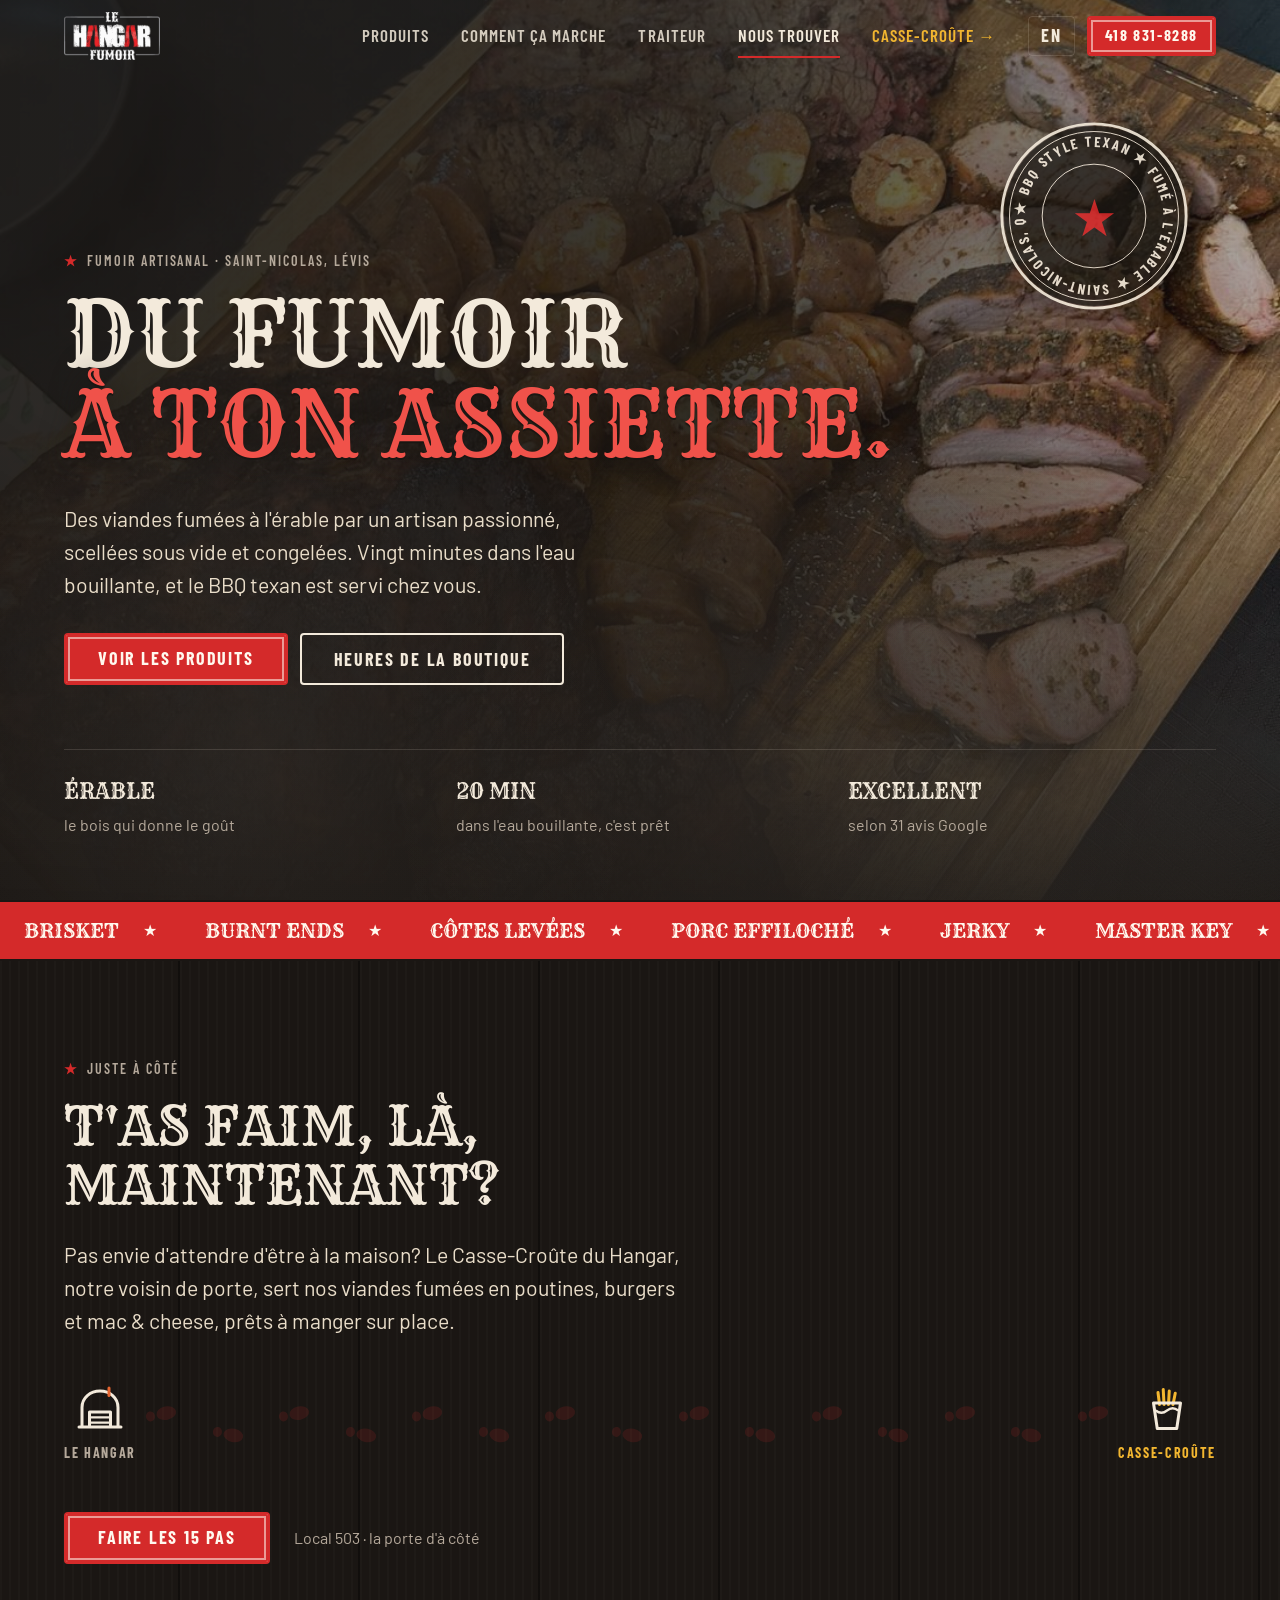
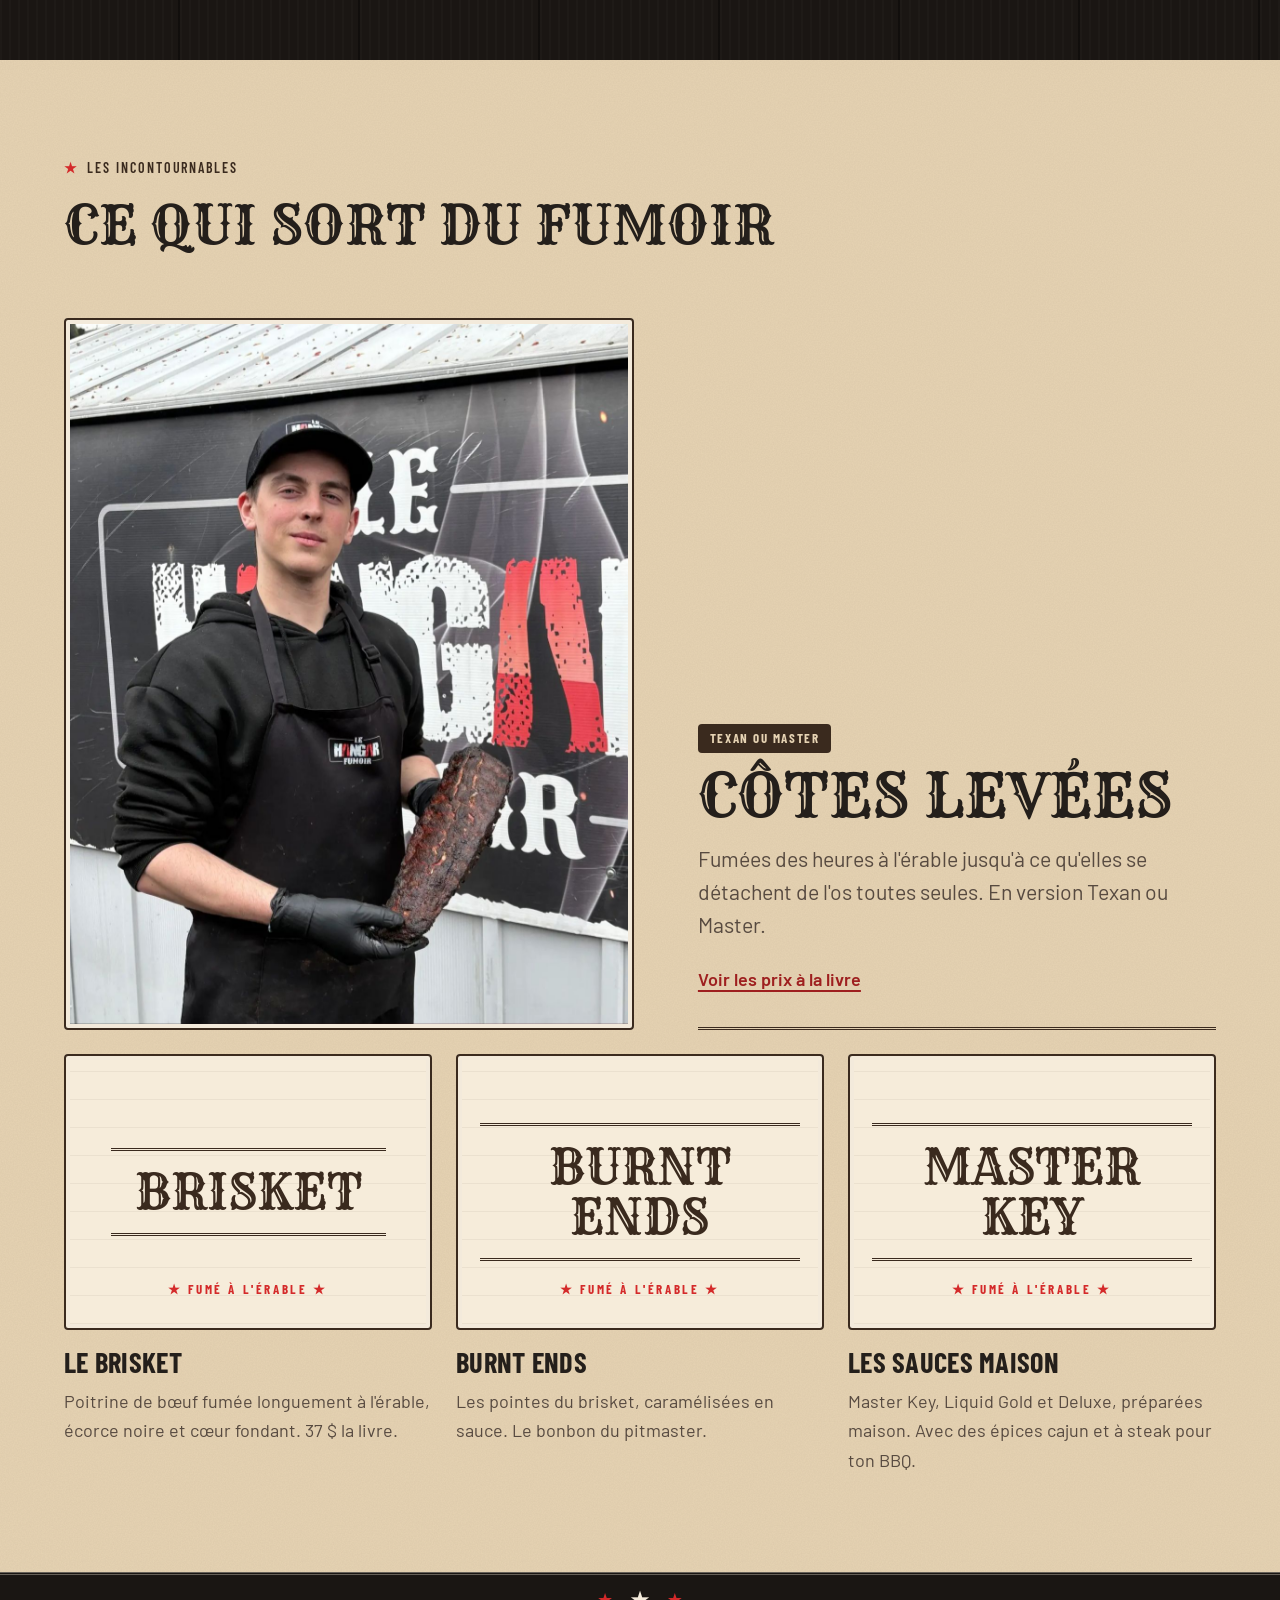
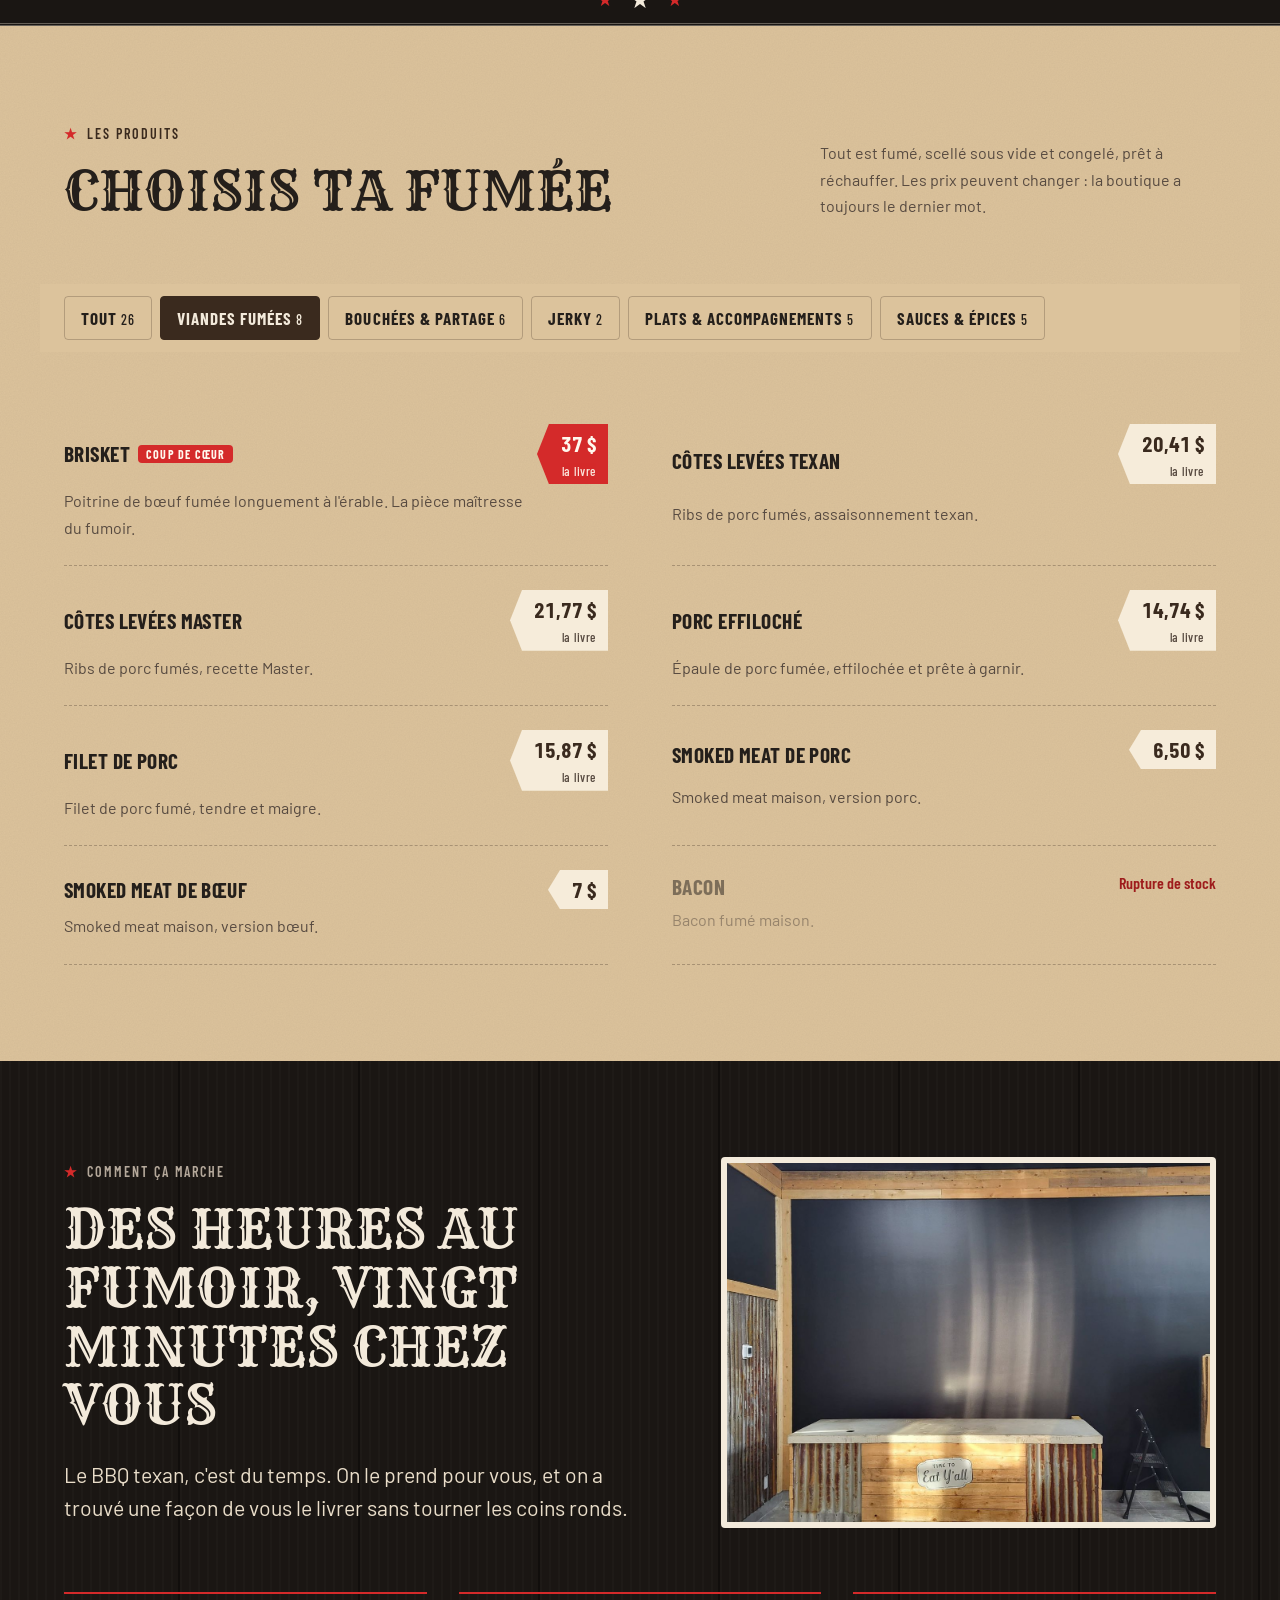
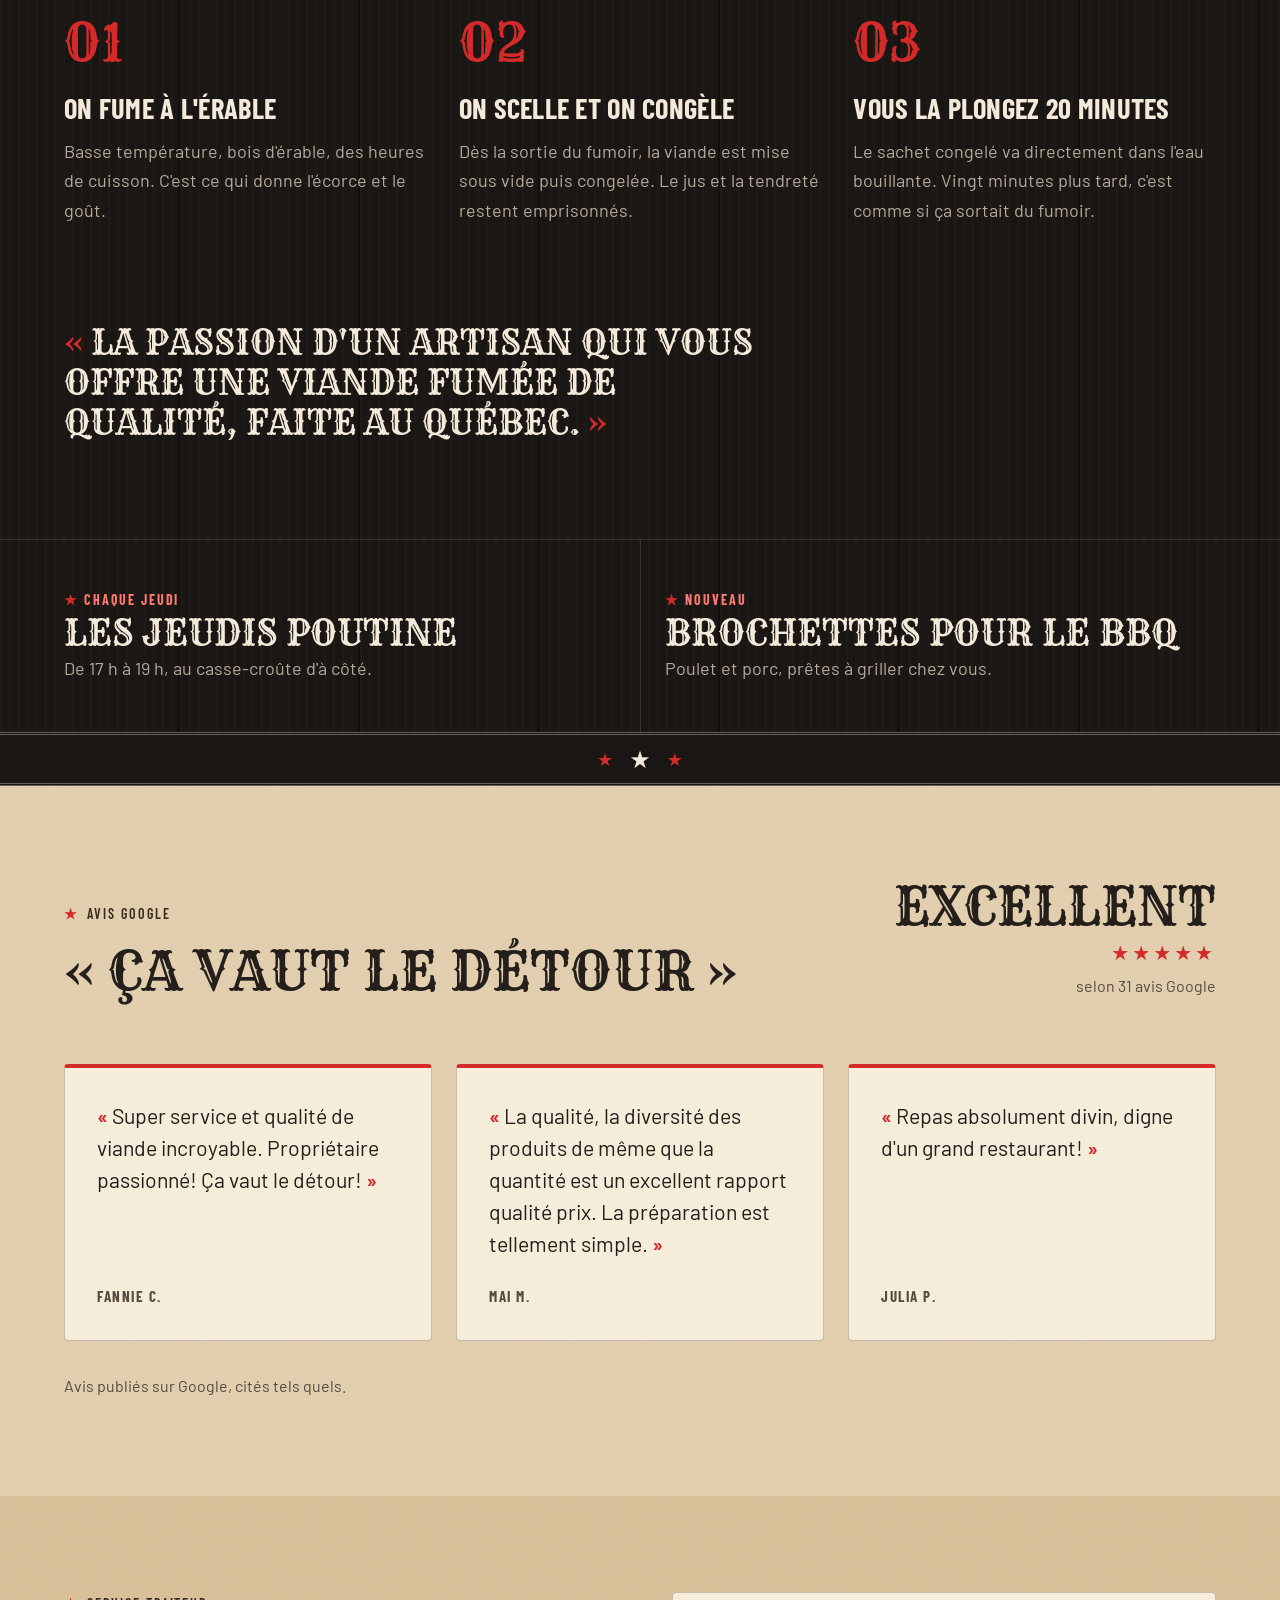
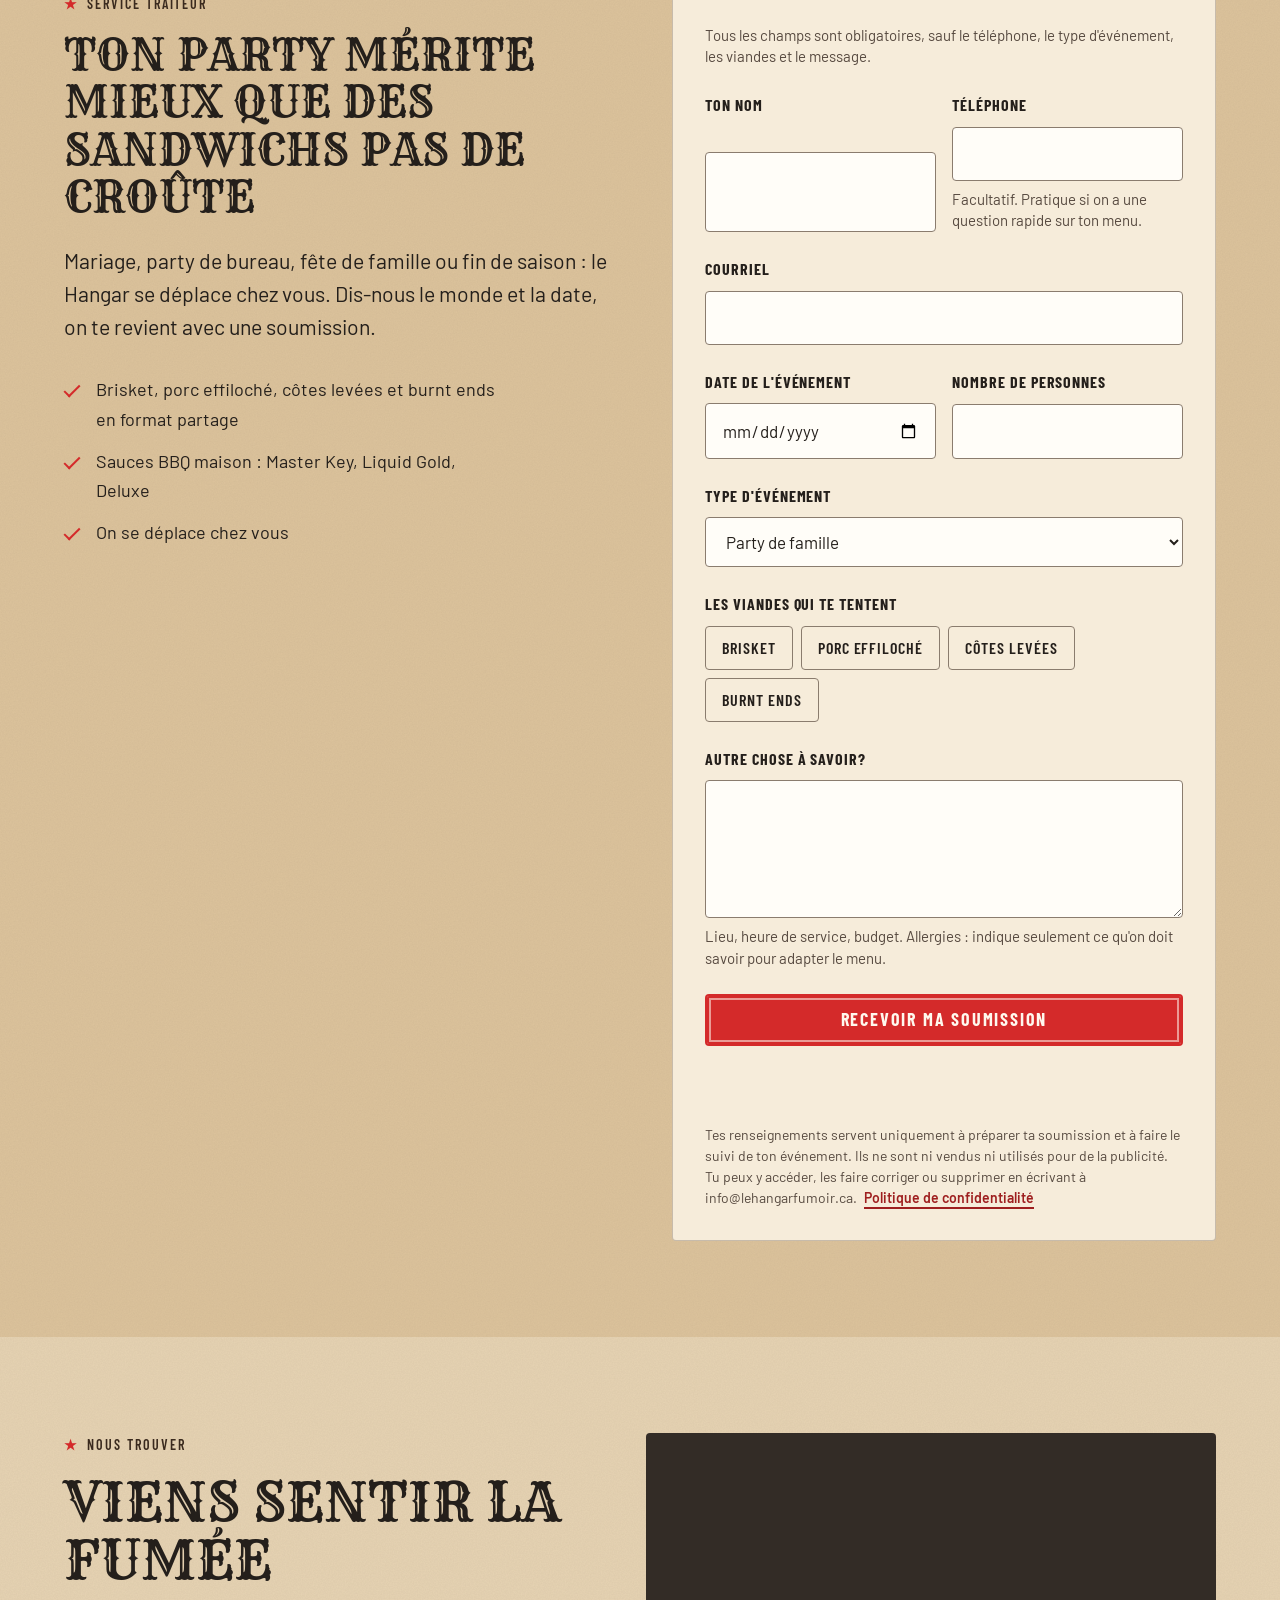
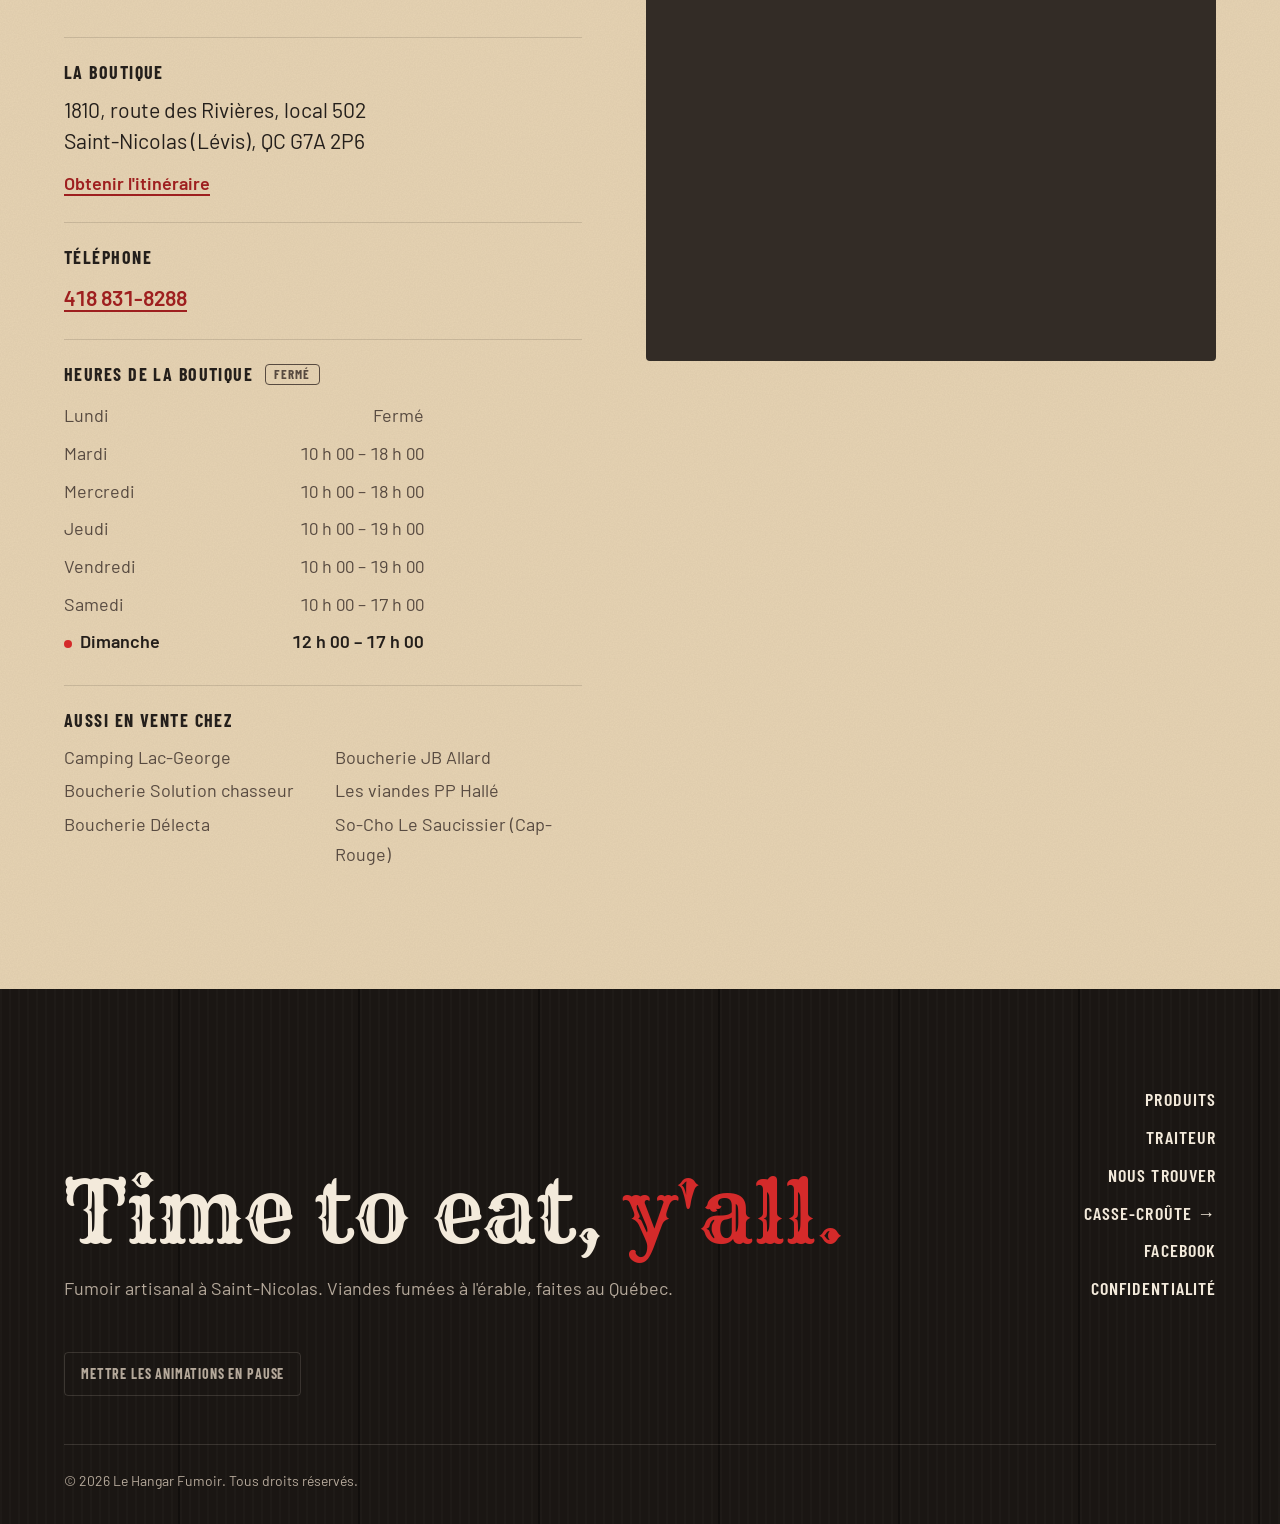
==== index.html @ 1cc4c5ad "Correctifs des audits sécurité, accessibilité et animations - Sécurité : plus de gestionnaires inlin" ====
<!doctype html>
<html lang="fr" class="tx">
<head>
  <meta charset="utf-8">
  <meta name="viewport" content="width=device-width, initial-scale=1">
  <title>Le Hangar Fumoir — Viandes fumées à l'érable, prêtes en 20 minutes · Saint-Nicolas</title>
  <meta name="description" content="Fumoir artisanal à Saint-Nicolas (Lévis) : brisket, côtes levées, burnt ends, porc effiloché et sauces BBQ maison. Fumé à l'érable, scellé sous vide, prêt en 20 minutes. Boutique, points de vente et traiteur.">
  <meta name="theme-color" content="#1A1613">
  <link rel="canonical" href="https://lehangarfumoir.ca/">
  <link rel="alternate" hreflang="fr-CA" href="https://lehangarfumoir.ca/">
  <link rel="alternate" hreflang="en-CA" href="https://lehangarfumoir.ca/?lang=en">
  <link rel="icon" href="assets/img/favicon.svg" type="image/svg+xml">

  <meta property="og:type" content="website">
  <meta property="og:title" content="Le Hangar Fumoir — Du fumoir jusqu'à votre assiette">
  <meta property="og:description" content="Viandes fumées à l'érable, scellées sous vide. 20 minutes dans l'eau bouillante et le BBQ texan est servi.">
  <meta property="og:url" content="https://lehangarfumoir.ca/">
  <meta property="og:image" content="https://lehangarfumoir.ca/assets/img/photos/og.jpg">
  <meta property="og:locale" content="fr_CA">
  <meta property="og:locale:alternate" content="en_CA">

  <link rel="preconnect" href="https://fonts.googleapis.com">
  <link rel="preconnect" href="https://fonts.gstatic.com" crossorigin>
  <link href="https://fonts.googleapis.com/css2?family=Anton&family=Rye&family=Barlow+Condensed:wght@500;600;700&family=Barlow:wght@400;500;600&display=swap" rel="stylesheet">
  <link rel="stylesheet" href="assets/css/style.css">
  <link rel="stylesheet" href="assets/css/texan.css">

  <script type="application/ld+json">
  {
    "@context": "https://schema.org",
    "@type": "Store",
    "name": "Le Hangar Fumoir",
    "description": "Fumoir artisanal : viandes fumées à l'érable, emballées sous vide et prêtes à manger.",
    "url": "https://lehangarfumoir.ca/",
    "telephone": "+1-418-831-8288",
    "image": "https://lehangarfumoir.ca/assets/img/photos/og.jpg",
    "address": {
      "@type": "PostalAddress",
      "streetAddress": "1810, route des Rivières, local 502",
      "addressLocality": "Saint-Nicolas (Lévis)",
      "addressRegion": "QC",
      "postalCode": "G7A 2P6",
      "addressCountry": "CA"
    },
    "openingHoursSpecification": [
      { "@type": "OpeningHoursSpecification", "dayOfWeek": ["Tuesday","Wednesday"], "opens": "10:00", "closes": "18:00" },
      { "@type": "OpeningHoursSpecification", "dayOfWeek": ["Thursday","Friday"], "opens": "10:00", "closes": "19:00" },
      { "@type": "OpeningHoursSpecification", "dayOfWeek": "Saturday", "opens": "10:00", "closes": "17:00" },
      { "@type": "OpeningHoursSpecification", "dayOfWeek": "Sunday", "opens": "12:00", "closes": "17:00" }
    ],
    "sameAs": ["https://www.facebook.com/lehangarfumoir/"]
  }
  </script>
</head>
<body>
  <svg width="0" height="0" style="position:absolute" aria-hidden="true">
    <symbol id="footprint" viewBox="0 0 20 36"><ellipse cx="10" cy="12" rx="7.5" ry="11"/><ellipse cx="10" cy="30" rx="5.5" ry="5"/></symbol>
  </svg>
  <a class="skip" href="#contenu" data-i18n="skip">Aller au contenu</a>

  <!-- ============ EN-TÊTE ============ -->
  <header class="header" id="top">
    <div class="wrap header__inner">
      <a class="brand brand--logo" href="#top" aria-label="Le Hangar Fumoir — accueil">
        <img src="assets/img/logo-hangar.png" alt="Le Hangar Fumoir" width="96" height="48">
      </a>

      <nav class="nav" id="nav" aria-label="Navigation principale" data-i18n-attr="aria-label:a11y.nav">
        <a href="#produits" data-i18n="nav.menu">Produits</a>
        <a href="#fumee" data-i18n="nav.smoke">Comment ça marche</a>
        <a href="#traiteur" data-i18n="nav.catering">Traiteur</a>
        <a href="#visiter" data-i18n="nav.visit">Nous trouver</a>
        <a href="casse-croute/" class="nav__sister" data-i18n="nav.sister">Casse-croûte →</a>
      </nav>

      <div class="header__actions">
        <button class="lang" type="button" id="lang-toggle" lang="en">EN<span class="sr"> – English</span></button>
        <a class="btn btn--primary btn--sm header__cta" href="tel:+14188318288">418&nbsp;831-8288</a>
        <button class="burger" type="button" id="burger" aria-expanded="false" aria-controls="nav">
          <span></span><span></span>
          <span class="sr">Menu</span>
        </button>
      </div>
    </div>
  </header>

  <main id="contenu">

    <!-- ============ HÉRO ============ -->
    <section class="hero hero--photo">
      <div class="hero__bg" aria-hidden="true">
        <img src="assets/img/photos/planche.jpg" alt="" fetchpriority="high">
      </div>
      <div class="hero__smoke" aria-hidden="true"><i></i><i></i><i></i></div>
      <div class="brand-stamp" aria-hidden="true">
        <svg viewBox="0 0 200 200">
          <defs><path id="stamp-circle" d="M100,100 m-72,0 a72,72 0 1,1 144,0 a72,72 0 1,1 -144,0"/></defs>
          <circle cx="100" cy="100" r="96" fill="none" stroke="currentColor" stroke-width="3"/>
          <circle cx="100" cy="100" r="88" fill="none" stroke="currentColor" stroke-width="1"/>
          <circle cx="100" cy="100" r="54" fill="none" stroke="currentColor" stroke-width="1"/>
          <text><textPath href="#stamp-circle" data-i18n="tx.stamp">★ BBQ style texan ★ Fumé à l'érable ★ Saint-Nicolas, QC </textPath></text>
        </svg>
        <span class="brand-stamp__star">★</span>
      </div>
      <div class="wrap hero__inner">
        <p class="eyebrow" data-i18n="hero.eyebrow">Fumoir artisanal · Saint-Nicolas, Lévis</p>
        <h1 class="hero__title">
          <span class="rise" style="--d:0" data-i18n="hero.t1">Du fumoir</span>
          <span class="rise hero__title-accent" style="--d:1" data-i18n="hero.t2">à ton assiette.</span>
        </h1>
        <p class="hero__lead" data-i18n="hero.lead">Des viandes fumées à l'érable par un artisan passionné, scellées sous vide et congelées. Vingt minutes dans l'eau bouillante, et le BBQ texan est servi chez vous.</p>
        <div class="hero__ctas">
          <a class="btn btn--primary" href="#produits" data-i18n="hero.cta1">Voir les produits</a>
          <a class="btn btn--ghost" href="#visiter" data-i18n="hero.cta2">Heures de la boutique</a>
        </div>

        <ul class="facts" role="list">
          <li><strong data-i18n="facts.1a">Érable</strong><span data-i18n="facts.1b">le bois qui donne le goût</span></li>
          <li><strong data-i18n="facts.2a">20 min</strong><span data-i18n="facts.2b">dans l'eau bouillante, c'est prêt</span></li>
          <li><strong data-i18n="facts.3a">Excellent</strong><span data-i18n="facts.3b">selon 31 avis Google</span></li>
        </ul>
      </div>
    </section>

    <!-- ============ BANDEAU ============ -->
    <div class="ticker" aria-hidden="true">
      <div class="ticker__track">
        <span>Brisket</span><span>Burnt ends</span><span>Côtes levées</span><span>Porc effiloché</span><span>Jerky</span><span>Master Key</span>
        <span>Brisket</span><span>Burnt ends</span><span>Côtes levées</span><span>Porc effiloché</span><span>Jerky</span><span>Master Key</span>
      </div>
    </div>

    <!-- ============ T'AS FAIM? → CASSE-CROÛTE ============ -->
    <section class="faim" id="faim" aria-labelledby="faim-title">
      <div class="wrap faim__inner">
        <div class="faim__text reveal">
          <p class="eyebrow" data-i18n="faim.eyebrow">Juste à côté</p>
          <h2 id="faim-title" data-i18n="faim.t1">T'as faim, là, maintenant?</h2>
          <p class="faim__lead" data-i18n="faim.lead">Pas envie d'attendre d'être à la maison? Le Casse-Croûte du Hangar, notre voisin de porte, sert nos viandes fumées en poutines, burgers et mac &amp; cheese, prêts à manger sur place.</p>
        </div>

        <div class="steps15" aria-hidden="true">
          <div class="steps15__end">
            <img src="assets/img/logo.svg" alt="" width="40" height="40">
            <span>Le Hangar</span>
          </div>
          <div class="steps15__path" data-count="15"></div>
          <div class="steps15__end steps15__end--cc">
            <img src="assets/img/logo-cc.svg" alt="" width="40" height="40">
            <span>Casse-croûte</span>
          </div>
        </div>

        <div class="faim__cta reveal">
          <a class="btn btn--primary" href="casse-croute/" data-i18n="faim.cta">Faire les 15 pas</a>
          <span class="faim__hint" data-i18n="faim.hint">Local 503 · la porte d'à côté</span>
        </div>
      </div>
    </section>

    <!-- ============ INCONTOURNABLES ============ -->
    <section class="section" id="signatures" aria-labelledby="sig-title">
      <div class="wrap">
        <header class="reveal section__head">
          <p class="eyebrow" data-i18n="sig.eyebrow">Les incontournables</p>
          <h2 id="sig-title" data-i18n="sig.title">Ce qui sort du fumoir</h2>
        </header>

        <div class="sig-grid">
          <article class="sig sig--xl">
            <figure class="shot shot--tall" data-ph="Ribs">
              <img src="assets/img/photos/pitmaster.jpg" alt="Le pitmaster du Hangar Fumoir présente une côte levée fumée" loading="lazy" data-optional style="object-position:50% 35%">
            </figure>
            <div class="sig__body">
              <span class="tag" data-i18n="sig.price1">Texan ou Master</span>
              <h3 data-i18n="sig.2.t">Côtes levées</h3>
              <p data-i18n="sig.2.d">Fumées des heures à l'érable jusqu'à ce qu'elles se détachent de l'os toutes seules. En version Texan ou Master.</p>
              <a class="link sig__cta" href="#produits" data-i18n="sig.2.cta">Voir les prix à la livre</a>
            </div>
          </article>

          <article class="sig">
            <figure class="shot" data-ph="Brisket"></figure>
            <div class="sig__body">
              <h3 data-i18n="sig.1.t">Le brisket</h3>
              <p data-i18n="sig.1.d">Poitrine de bœuf fumée longuement à l'érable, écorce noire et cœur fondant. 37 $ la livre.</p>
            </div>
          </article>

          <article class="sig">
            <figure class="shot" data-ph="Burnt ends"></figure>
            <div class="sig__body">
              <h3 data-i18n="sig.3.t">Burnt ends</h3>
              <p data-i18n="sig.3.d">Les pointes du brisket, caramélisées en sauce. Le bonbon du pitmaster.</p>
            </div>
          </article>

          <article class="sig">
            <figure class="shot" data-ph="Master Key"></figure>
            <div class="sig__body">
              <h3 data-i18n="sig.4.t">Les sauces maison</h3>
              <p data-i18n="sig.4.d">Master Key, Liquid Gold et Deluxe, préparées maison. Avec des épices cajun et à steak pour ton BBQ.</p>
            </div>
          </article>
        </div>
      </div>
    </section>

    <!-- ============ PRODUITS ============ -->
    <div class="tx-divider" aria-hidden="true"><span>★</span><span>★</span><span>★</span></div>

    <section class="section section--alt" id="produits" aria-labelledby="menu-title">
      <div class="wrap">
        <header class="reveal section__head section__head--split">
          <div>
            <p class="eyebrow" data-i18n="menu.eyebrow">Les produits</p>
            <h2 id="menu-title" data-i18n="menu.title">Choisis ta fumée</h2>
          </div>
          <p class="section__note" data-i18n="menu.note">Tout est fumé, scellé sous vide et congelé, prêt à réchauffer. Les prix peuvent changer : la boutique a toujours le dernier mot.</p>
        </header>

        <div class="tabs" role="tablist" aria-label="Catégories de produits" data-i18n-attr="aria-label:a11y.tabs" id="menu-tabs"></div>
        <div class="menu-list" id="menu-list" role="tabpanel" tabindex="0"></div>
        <noscript><p class="section__note">Active JavaScript pour afficher les produits, ou appelle-nous au 418 831-8288.</p></noscript>
      </div>
    </section>

    <!-- ============ COMMENT ÇA MARCHE ============ -->
    <section class="section section--dark" id="fumee" aria-labelledby="smoke-title">
      <div class="wrap">
        <div class="smoke-intro">
          <header class="reveal section__head">
            <p class="eyebrow" data-i18n="smoke.eyebrow">Comment ça marche</p>
            <h2 id="smoke-title" data-i18n="smoke.title">Des heures au fumoir, vingt minutes chez vous</h2>
            <p class="section__lead" data-i18n="smoke.lead">Le BBQ texan, c'est du temps. On le prend pour vous, et on a trouvé une façon de vous le livrer sans tourner les coins ronds.</p>
          </header>
          <figure class="shot shot--portrait reveal" data-ph="Boutique">
            <img src="assets/img/photos/boutique.jpg" alt="Le comptoir de la boutique du Hangar Fumoir" loading="lazy" data-optional>
          </figure>
        </div>

        <ol class="steps" role="list">
          <li class="step reveal">
            <span class="step__num">01</span>
            <h3 data-i18n="smoke.1.t">On fume à l'érable</h3>
            <p data-i18n="smoke.1.d">Basse température, bois d'érable, des heures de cuisson. C'est ce qui donne l'écorce et le goût.</p>
          </li>
          <li class="step reveal">
            <span class="step__num">02</span>
            <h3 data-i18n="smoke.2.t">On scelle et on congèle</h3>
            <p data-i18n="smoke.2.d">Dès la sortie du fumoir, la viande est mise sous vide puis congelée. Le jus et la tendreté restent emprisonnés.</p>
          </li>
          <li class="step reveal">
            <span class="step__num">03</span>
            <h3 data-i18n="smoke.3.t">Vous la plongez 20 minutes</h3>
            <p data-i18n="smoke.3.d">Le sachet congelé va directement dans l'eau bouillante. Vingt minutes plus tard, c'est comme si ça sortait du fumoir.</p>
          </li>
        </ol>

        <blockquote class="pull reveal">
          <p data-i18n="smoke.quote">La passion d'un artisan qui vous offre une viande fumée de qualité, faite au Québec.</p>
        </blockquote>
      </div>
    </section>

    <!-- ============ PROMOS ============ -->
    <section class="promos" aria-label="Promotions" data-i18n-attr="aria-label:a11y.promos">
      <div class="wrap promos__inner">
        <a class="promo reveal" href="casse-croute/#speciaux">
          <span class="promo__k" data-i18n="promo.1.k">Chaque jeudi</span>
          <strong data-i18n="promo.1.t">Les jeudis poutine</strong>
          <span data-i18n="promo.1.d">De 17 h à 19 h, au casse-croûte d'à côté.</span>
        </a>
        <div class="promo reveal">
          <span class="promo__k" data-i18n="promo.2.k">Nouveau</span>
          <strong data-i18n="promo.2.t">Brochettes pour le BBQ</strong>
          <span data-i18n="promo.2.d">Poulet et porc, prêtes à griller chez vous.</span>
        </div>
      </div>
    </section>

    <!-- ============ AVIS ============ -->
    <div class="tx-divider" aria-hidden="true"><span>★</span><span>★</span><span>★</span></div>

    <section class="section" id="avis" aria-labelledby="reviews-title">
      <div class="wrap">
        <header class="reveal section__head section__head--split">
          <div>
            <p class="eyebrow" data-i18n="rev.eyebrow">Avis Google</p>
            <h2 id="reviews-title" data-i18n="rev.title">« Ça vaut le détour »</h2>
          </div>
          <p class="rating"><strong data-i18n="facts.3a">Excellent</strong><span class="rating__stars" aria-hidden="true">★★★★★</span><span data-i18n="rev.count">selon 31 avis Google</span></p>
        </header>
        <div class="quotes">
          <figure class="quote reveal">
            <blockquote lang="fr">Super service et qualité de viande incroyable. Propriétaire passionné! Ça vaut le détour!</blockquote>
            <figcaption>Fannie C.</figcaption>
          </figure>
          <figure class="quote reveal">
            <blockquote lang="fr">La qualité, la diversité des produits de même que la quantité est un excellent rapport qualité prix. La préparation est tellement simple.</blockquote>
            <figcaption>Mai M.</figcaption>
          </figure>
          <figure class="quote reveal">
            <blockquote lang="fr">Repas absolument divin, digne d'un grand restaurant!</blockquote>
            <figcaption>Julia P.</figcaption>
          </figure>
        </div>
        <p class="section__note" data-i18n="rev.note">Avis publiés sur Google, cités tels quels.</p>
      </div>
    </section>

    <!-- ============ TRAITEUR ============ -->
    <section class="section section--alt" id="traiteur" aria-labelledby="cat-title">
      <div class="wrap cat">
        <div class="cat__intro">
          <p class="eyebrow" data-i18n="cat.eyebrow">Service traiteur</p>
          <h2 id="cat-title" data-i18n="cat.title">Ton party mérite mieux que des sandwichs pas de croûte</h2>
          <p class="section__lead" data-i18n="cat.lead">Mariage, party de bureau, fête de famille ou fin de saison : le Hangar se déplace chez vous. Dis-nous le monde et la date, on te revient avec une soumission.</p>
          <ul class="checks" role="list">
            <li data-i18n="cat.b1">Brisket, porc effiloché, côtes levées et burnt ends en format partage</li>
            <li data-i18n="cat.b2">Sauces BBQ maison : Master Key, Liquid Gold, Deluxe</li>
            <li data-i18n="cat.b3">On se déplace chez vous</li>
          </ul>
        </div>

        <form class="form" id="catering-form" method="post" action="mailto:info@lehangarfumoir.ca?subject=Demande%20de%20traiteur" enctype="text/plain" novalidate>
          <div class="hp" aria-hidden="true">
            <label for="f-website">Laisser ce champ vide</label>
            <input id="f-website" name="_gotcha" type="text" tabindex="-1" autocomplete="off">
          </div>
          <p class="field__help" data-i18n="form.required">Tous les champs sont obligatoires, sauf le téléphone, le type d'événement, les viandes et le message.</p>
          <div class="form__row">
            <div class="field">
              <label for="f-name" data-i18n="form.name">Ton nom</label>
              <input id="f-name" name="name" type="text" autocomplete="name" maxlength="100" required>
              <p class="field__err" id="f-name-err" data-i18n="form.err.name">Écris ton nom pour qu'on sache à qui répondre.</p>
            </div>
            <div class="field">
              <label for="f-phone" data-i18n="form.phone">Téléphone</label>
              <input id="f-phone" name="phone" type="tel" autocomplete="tel" inputmode="tel" maxlength="30" aria-describedby="f-phone-help">
              <p class="field__help" id="f-phone-help" data-i18n="form.phone.help">Facultatif. Pratique si on a une question rapide sur ton menu.</p>
            </div>
          </div>

          <div class="field">
            <label for="f-email" data-i18n="form.email">Courriel</label>
            <input id="f-email" name="email" type="email" autocomplete="email" maxlength="254" required>
            <p class="field__err" id="f-email-err" data-i18n="form.err.email">Vérifie ton courriel : il manque un @ ou un domaine.</p>
          </div>

          <div class="form__row">
            <div class="field">
              <label for="f-date" data-i18n="form.date">Date de l'événement</label>
              <input id="f-date" name="date" type="date" required>
              <p class="field__err" id="f-date-err" data-i18n="form.err.date">Choisis une date à venir.</p>
            </div>
            <div class="field">
              <label for="f-guests" data-i18n="form.guests">Nombre de personnes</label>
              <input id="f-guests" name="guests" type="number" min="10" max="2000" step="1" inputmode="numeric" required>
              <p class="field__err" id="f-guests-err" data-i18n="form.err.guests">Le traiteur commence à 10 personnes.</p>
            </div>
          </div>

          <div class="field">
            <label for="f-type" data-i18n="form.type">Type d'événement</label>
            <select id="f-type" name="type">
              <option value="Party de famille" data-i18n="form.type.1">Party de famille</option>
              <option value="Événement d'entreprise" data-i18n="form.type.2">Événement d'entreprise</option>
              <option value="Mariage" data-i18n="form.type.3">Mariage</option>
              <option value="Autre" data-i18n="form.type.4">Autre</option>
            </select>
          </div>

          <fieldset class="field">
            <legend data-i18n="form.meats">Les viandes qui te tentent</legend>
            <div class="chips">
              <label class="chip"><input type="checkbox" name="meats" value="Brisket"><span>Brisket</span></label>
              <label class="chip"><input type="checkbox" name="meats" value="Porc effiloché"><span data-i18n="meat.pork">Porc effiloché</span></label>
              <label class="chip"><input type="checkbox" name="meats" value="Côtes levées"><span data-i18n="meat.ribs">Côtes levées</span></label>
              <label class="chip"><input type="checkbox" name="meats" value="Burnt ends"><span>Burnt ends</span></label>
            </div>
          </fieldset>

          <div class="field">
            <label for="f-msg" data-i18n="form.msg">Autre chose à savoir?</label>
            <textarea id="f-msg" name="message" rows="4" maxlength="1500" aria-describedby="f-msg-help"></textarea>
            <p class="field__help" id="f-msg-help" data-i18n="form.msg.help">Lieu, heure de service, budget. Allergies : indique seulement ce qu'on doit savoir pour adapter le menu.</p>
          </div>

          <button class="btn btn--primary btn--block" type="submit" data-i18n="form.submit">Recevoir ma soumission</button>
          <p class="form__status" id="form-status" role="status" aria-live="polite"></p>
          <p class="form__privacy">
            <span data-i18n="form.privacy">Tes renseignements servent uniquement à préparer ta soumission et à faire le suivi de ton événement. Ils ne sont ni vendus ni utilisés pour de la publicité. Tu peux y accéder, les faire corriger ou supprimer en écrivant à info@lehangarfumoir.ca.</span>
            <a class="link" href="confidentialite.html" data-i18n="form.privacy.link">Politique de confidentialité</a>
          </p>
        </form>
      </div>
    </section>

    <!-- ============ NOUS TROUVER ============ -->
    <section class="section" id="visiter" aria-labelledby="visit-title">
      <div class="wrap visit">
        <div class="visit__info">
          <p class="eyebrow" data-i18n="visit.eyebrow">Nous trouver</p>
          <h2 id="visit-title" data-i18n="visit.title">Viens sentir la fumée</h2>

          <div class="visit__block">
            <h3 data-i18n="visit.addr">La boutique</h3>
            <address>1810, route des Rivières, local 502<br>Saint-Nicolas (Lévis), QC G7A 2P6</address>
            <a class="link" href="https://www.google.com/maps/search/?api=1&query=Le+Hangar+Fumoir+1810+route+des+Rivi%C3%A8res+L%C3%A9vis" target="_blank" rel="noopener" data-i18n="visit.directions">Obtenir l'itinéraire</a>
          </div>

          <div class="visit__block">
            <h3 data-i18n="visit.phone">Téléphone</h3>
            <a class="link tel" href="tel:+14188318288">418 831-8288</a>
          </div>

          <div class="visit__block">
            <h3><span data-i18n="visit.hours">Heures de la boutique</span> <span class="open-badge" id="open-badge"></span></h3>
            <table class="hours" id="hours"></table>
          </div>

          <div class="visit__block">
            <h3 data-i18n="visit.dist">Aussi en vente chez</h3>
            <ul class="dist" role="list">
              <li>Camping Lac-George</li>
              <li>Boucherie JB Allard</li>
              <li>Boucherie Solution chasseur</li>
              <li>Les viandes PP Hallé</li>
              <li>Boucherie Délecta</li>
              <li>So-Cho Le Saucissier (Cap-Rouge)</li>
            </ul>
          </div>
        </div>

        <div class="visit__media">
          <div class="visit__map">
            <iframe title="Carte : Le Hangar Fumoir, Saint-Nicolas" data-i18n-attr="title:a11y.map" loading="lazy" referrerpolicy="no-referrer-when-downgrade"
              src="https://www.google.com/maps?q=1810+route+des+Rivi%C3%A8res,+L%C3%A9vis,+QC+G7A+2P6&output=embed"></iframe>
          </div>
        </div>
      </div>
    </section>
  </main>

  <!-- ============ PIED DE PAGE ============ -->
  <footer class="footer">
    <div class="wrap footer__inner">
      <div class="footer__brand">
        <span class="footer__big footer__big--tx" lang="en">Time to eat, <em>y'all.</em></span>
        <p data-i18n="footer.tag">Fumoir artisanal à Saint-Nicolas. Viandes fumées à l'érable, faites au Québec.</p>
      </div>
      <nav class="footer__nav" aria-label="Pied de page" data-i18n-attr="aria-label:a11y.footer">
        <a href="#produits" data-i18n="nav.menu">Produits</a>
        <a href="#traiteur" data-i18n="nav.catering">Traiteur</a>
        <a href="#visiter" data-i18n="nav.visit">Nous trouver</a>
        <a href="casse-croute/" data-i18n="nav.sister">Casse-croûte →</a>
        <a href="https://www.facebook.com/lehangarfumoir/" target="_blank" rel="noopener">Facebook</a>
        <a href="confidentialite.html" data-i18n="footer.privacy">Confidentialité</a>
      </nav>
      <button class="motion-toggle" type="button" id="motion-toggle" aria-pressed="false" data-i18n="a11y.pause">Mettre les animations en pause</button>
      <p class="footer__legal">© <span id="year">2026</span> Le Hangar Fumoir. <span data-i18n="footer.rights">Tous droits réservés.</span></p>
    </div>
  </footer>

  <script src="assets/js/config.js"></script>
  <script src="assets/js/i18n.js"></script>
  <script src="assets/js/main.js"></script>
</body>
</html>
---- assets/css/style.css ----
/* ==========================================================================
   Le Hangar Fumoir — feuille de styles
   Une seule couleur d'accent (braise). Le reste : neutres chauds.
   Échelle d'espacement : 4 / 8 / 12 / 16 / 24 / 32 / 48 / 64 / 96
   Échelle typo : ratio 1.333
   ========================================================================== */

:root {
  /* Couleurs */
  --charbon:   #1A1613;   /* fond sombre principal, jamais du vrai noir */
  --charbon-2: #241F1B;
  --charbon-3: #332C26;
  --os:        #F3EADB;   /* crème « papier boucherie » */
  --os-2:      #E9DDC9;
  --encre:     #241F1B;   /* texte sur fond clair */
  --gris:      #6B6058;   /* texte secondaire sur clair (contraste 5.6:1 sur --os) */
  --gris-clair:#B5A99B;   /* texte secondaire sur sombre (contraste 7.9:1 sur --charbon) */
  --braise:    #D42A2A;   /* Rouge du logo. L'accent : liens et actions seulement. */
  --on-accent: #FFF8EE;   /* texte posé sur l'accent */
  --braise-h:  #E43A3A;
  --ligne-clair: rgba(36, 31, 27, .14);
  --ligne-sombre: rgba(243, 234, 219, .14);

  /* Espacement */
  --s1: 4px;  --s2: 8px;  --s3: 12px; --s4: 16px; --s5: 24px;
  --s6: 32px; --s7: 48px; --s8: 64px; --s9: 96px;

  /* Typo */
  --f-display: "Anton", "Impact", "Arial Narrow", sans-serif;
  --f-label:   "Barlow Condensed", "Arial Narrow", sans-serif;
  --f-body:    "Barlow", system-ui, -apple-system, "Segoe UI", sans-serif;

  --t-sm:   0.875rem;
  --t-base: 1.125rem;                               /* 18px */
  --t-md:   1.333rem;
  --t-lg:   clamp(1.5rem, 1.2rem + 1vw, 1.777rem);
  --t-xl:   clamp(2rem, 1.4rem + 2.4vw, 3.157rem);
  --t-2xl:  clamp(2.6rem, 1.6rem + 4.2vw, 4.209rem);
  --t-hero: clamp(3.4rem, 1.6rem + 8vw, 8.5rem);

  --radius: 4px;
  --wrap: 1200px;
  --measure: 62ch;
  --header-h: 72px;
}

/* ---------- Base ---------- */
*, *::before, *::after { box-sizing: border-box; }
html { scroll-behavior: smooth; scroll-padding-top: var(--header-h); -webkit-text-size-adjust: 100%; }
body {
  margin: 0;
  background: var(--os);
  color: var(--encre);
  font-family: var(--f-body);
  font-size: var(--t-base);
  line-height: 1.65;
  -webkit-font-smoothing: antialiased;
  text-rendering: optimizeLegibility;
}
img { display: block; max-width: 100%; }
a { color: inherit; }
h1, h2, h3 { margin: 0; font-weight: 400; }
p { margin: 0; }
ul, ol { margin: 0; padding: 0; }
[role="list"] { list-style: none; }
button { font: inherit; cursor: pointer; }
:focus-visible { outline: 2px solid var(--braise); outline-offset: 3px; border-radius: 2px; }

.sr { position: absolute; width: 1px; height: 1px; overflow: hidden; clip: rect(0 0 0 0); white-space: nowrap; }
.skip {
  position: absolute; left: var(--s4); top: -100px; z-index: 100;
  background: var(--braise); color: var(--on-accent); padding: var(--s2) var(--s4);
  font-weight: 600; border-radius: var(--radius);
}
.skip:focus { top: var(--s4); }

.wrap { width: 100%; max-width: var(--wrap); margin: 0 auto; padding: 0 var(--s5); }
@media (max-width: 480px) { .wrap { padding: 0 var(--s4); } }

/* ---------- Typo utilitaires ---------- */
.eyebrow {
  font-family: var(--f-label);
  font-weight: 600;
  font-size: var(--t-sm);
  letter-spacing: .14em;
  text-transform: uppercase;
  color: var(--gris);
  margin-bottom: var(--s4);
}
h2 {
  font-family: var(--f-display);
  font-size: var(--t-2xl);
  line-height: 1.02;
  letter-spacing: -0.01em;
  text-transform: uppercase;
  max-width: 18ch;
}
h3 {
  font-family: var(--f-label);
  font-weight: 700;
  font-size: var(--t-lg);
  line-height: 1.15;
  letter-spacing: .01em;
  text-transform: uppercase;
}
.link {
  color: var(--braise);
  font-weight: 600;
  text-decoration: underline;
  text-decoration-thickness: 1.5px;
  text-underline-offset: 4px;
}
.link:hover { color: var(--braise-h); }

/* ---------- Boutons ---------- */
.btn {
  display: inline-flex; align-items: center; justify-content: center; gap: var(--s2);
  min-height: 52px; padding: 0 var(--s6);
  font-family: var(--f-label); font-weight: 700; font-size: 1.125rem;
  letter-spacing: .06em; text-transform: uppercase; text-decoration: none;
  border: 2px solid transparent; border-radius: var(--radius);
  transition: background-color .2s, color .2s, border-color .2s, transform .2s;
}
.btn:active { transform: translateY(1px); }
.btn--primary { background: var(--braise); color: var(--on-accent); }
.btn--primary:hover { background: var(--braise-h); }
.btn--ghost { border-color: currentColor; color: var(--os); }
.btn--ghost:hover { background: var(--os); color: var(--charbon); border-color: var(--os); }
.btn--sm { min-height: 40px; padding: 0 var(--s4); font-size: 1rem; }
.btn--block { width: 100%; }

/* ---------- En-tête ---------- */
.header {
  position: fixed; inset: 0 0 auto; z-index: 50;
  height: var(--header-h);
  color: var(--os);
  transition: background-color .3s, border-color .3s;
  border-bottom: 1px solid transparent;
}
.header.is-solid { background: rgba(26, 22, 19, .94); backdrop-filter: blur(8px); border-color: var(--ligne-sombre); }
.header__inner { height: 100%; display: flex; align-items: center; gap: var(--s6); }
.brand { display: flex; align-items: center; gap: var(--s3); text-decoration: none; color: var(--os); }

.brand__name {
  font-family: var(--f-display); font-size: 1.375rem; line-height: .9; text-transform: uppercase;
  display: flex; flex-direction: column;
}
.brand__name small { font-family: var(--f-label); font-weight: 600; font-size: .75rem; letter-spacing: .32em; color: var(--gris-clair); margin-top: var(--s1); }

.nav { display: flex; gap: var(--s6); margin-left: auto; }
.nav a {
  font-family: var(--f-label); font-weight: 600; font-size: 1.0625rem; letter-spacing: .06em;
  text-transform: uppercase; text-decoration: none; color: var(--os); opacity: .85;
  padding: var(--s2) 0; position: relative;
}
.nav a:hover, .nav a.is-active { opacity: 1; }
.nav a.is-active::after { content: ""; position: absolute; left: 0; right: 0; bottom: 0; height: 2px; background: var(--braise); }

.header__actions { display: flex; align-items: center; gap: var(--s3); }
.lang {
  background: none; border: 1px solid var(--ligne-sombre); color: var(--os);
  font-family: var(--f-label); font-weight: 700; letter-spacing: .1em;
  height: 40px; min-width: 44px; padding: 0 var(--s3); border-radius: var(--radius);
}
.lang:hover { border-color: var(--os); }
.burger { display: none; background: none; border: 0; width: 44px; height: 44px; position: relative; color: var(--os); }
.burger span:not(.sr) { position: absolute; left: 10px; right: 10px; height: 2px; background: currentColor; transition: transform .25s; }
.burger span:nth-child(1) { top: 17px; }
.burger span:nth-child(2) { top: 25px; }
.burger[aria-expanded="true"] span:nth-child(1) { transform: translateY(4px) rotate(45deg); }
.burger[aria-expanded="true"] span:nth-child(2) { transform: translateY(-4px) rotate(-45deg); }

@media (max-width: 900px) {
  .burger { display: block; }
  .header__cta { display: none; }
  .nav {
    position: fixed; inset: var(--header-h) 0 auto; flex-direction: column; gap: 0;
    background: var(--charbon); padding: var(--s4) var(--s5) var(--s6);
    border-bottom: 1px solid var(--ligne-sombre);
    transform: translateY(-8px); opacity: 0; visibility: hidden;
    transition: opacity .2s, transform .2s, visibility .2s;
  }
  .nav.is-open { opacity: 1; transform: none; visibility: visible; }
  .nav a { font-size: 1.5rem; padding: var(--s3) 0; border-bottom: 1px solid var(--ligne-sombre); }
  .nav a.is-active::after { display: none; }
  .header__actions { margin-left: auto; }
}

/* ---------- Héro ---------- */
.hero {
  position: relative; overflow: hidden;
  background: var(--charbon); color: var(--os);
  min-height: min(100svh, 920px);
  display: flex; align-items: flex-end;
  padding: calc(var(--header-h) + var(--s8)) 0 var(--s8);
}
.hero::before { /* lueur de braise en bas */
  content: ""; position: absolute; inset: auto -10% -40% -10%; height: 70%;
  background: radial-gradient(ellipse at 50% 100%, rgba(212, 42, 42, .32), rgba(212, 42, 42, 0) 65%);
  pointer-events: none;
}
.hero::after { /* grain */
  content: ""; position: absolute; inset: 0; opacity: .07; pointer-events: none; mix-blend-mode: overlay;
  background-image: url("data:image/svg+xml,%3Csvg xmlns='http://www.w3.org/2000/svg' width='160' height='160'%3E%3Cfilter id='n'%3E%3CfeTurbulence type='fractalNoise' baseFrequency='.9' numOctaves='3' stitchTiles='stitch'/%3E%3C/filter%3E%3Crect width='100%25' height='100%25' filter='url(%23n)'/%3E%3C/svg%3E");
}
.hero__smoke { position: absolute; inset: 0; pointer-events: none; }
.hero__smoke i {
  position: absolute; bottom: -30%; width: 60vmax; height: 60vmax; border-radius: 50%;
  background: radial-gradient(circle, rgba(243, 234, 219, .07), rgba(243, 234, 219, 0) 60%);
  filter: blur(20px);
  animation: smoke 22s ease-in-out infinite;
}
.hero__smoke i:nth-child(1) { left: -10%; }
.hero__smoke i:nth-child(2) { left: 30%; animation-delay: -7s; animation-duration: 26s; }
.hero__smoke i:nth-child(3) { left: 60%; animation-delay: -14s; animation-duration: 30s; }
@keyframes smoke {
  0%   { transform: translate(0, 0) scale(.8); opacity: 0; }
  20%  { opacity: 1; }
  100% { transform: translate(6vw, -90vh) scale(1.3); opacity: 0; }
}

.hero__inner { position: relative; z-index: 1; }
.hero .eyebrow { color: var(--gris-clair); }
.hero__title {
  font-family: var(--f-display);
  font-size: var(--t-hero);
  line-height: .92;
  letter-spacing: -0.015em;
  text-transform: uppercase;
  display: flex; flex-direction: column;
  margin-bottom: var(--s6);
}
.hero__title-accent { color: transparent; -webkit-text-stroke: 2px var(--os); }
@supports not (-webkit-text-stroke: 2px #000) { .hero__title-accent { color: var(--os); } }
.hero__lead { max-width: 46ch; font-size: var(--t-md); line-height: 1.55; color: var(--os-2); margin-bottom: var(--s6); }
.hero__ctas { display: flex; flex-wrap: wrap; gap: var(--s3); margin-bottom: var(--s8); }

.facts {
  display: grid; grid-template-columns: repeat(3, 1fr); gap: var(--s5);
  border-top: 1px solid var(--ligne-sombre); padding-top: var(--s5);
}
.facts li { display: flex; flex-direction: column; gap: var(--s1); }
.facts strong { font-family: var(--f-display); font-weight: 400; font-size: var(--t-lg); text-transform: uppercase; letter-spacing: .01em; }
.facts span { color: var(--gris-clair); font-size: 1rem; line-height: 1.4; }
@media (max-width: 640px) {
  .facts { grid-template-columns: 1fr; gap: var(--s4); }
  .facts li { flex-direction: row; align-items: baseline; gap: var(--s3); }
  .facts strong { min-width: 6.5ch; }
}

/* ---------- Bandeau défilant ---------- */
.ticker { background: var(--braise); color: var(--on-accent); overflow: hidden; border-block: 2px solid var(--charbon); }
.ticker__track { display: flex; width: max-content; animation: ticker 32s linear infinite; }
.ticker span {
  font-family: var(--f-display); font-size: var(--t-lg); text-transform: uppercase;
  padding: var(--s3) var(--s5); white-space: nowrap; display: flex; align-items: center; gap: var(--s5);
}
.ticker span::after { content: "✶"; font-size: .7em; }
@keyframes ticker { to { transform: translateX(-50%); } }

/* ---------- Sections ---------- */
.section { padding: var(--s9) 0; }
.section--alt { background: var(--os-2); }
.section--dark { background: var(--charbon); color: var(--os); }
.section--dark .eyebrow { color: var(--gris-clair); }
.section__head { margin-bottom: var(--s8); }
.section__head h2 + .section__lead { margin-top: var(--s5); }
.section__head--split { display: flex; justify-content: space-between; align-items: flex-end; gap: var(--s7); flex-wrap: wrap; }
.section__lead { max-width: var(--measure); font-size: var(--t-md); line-height: 1.55; }
.section--dark .section__lead { color: var(--os-2); }
.section__note { max-width: 44ch; color: var(--gris); font-size: 1rem; }
@media (max-width: 640px) { .section { padding: var(--s8) 0; } .section__head { margin-bottom: var(--s7); } }

/* ---------- Photos (avec repli typographique si l'image manque) ---------- */
.shot {
  position: relative; margin: 0; overflow: hidden; border-radius: var(--radius);
  background: var(--charbon);
  aspect-ratio: 4 / 3;
}
.shot::before { /* repli : nom du plat en grand, contour */
  content: attr(data-ph);
  position: absolute; inset: auto var(--s4) var(--s2);
  font-family: var(--f-display); text-transform: uppercase; line-height: .85;
  font-size: clamp(3rem, 9vw, 6rem);
  color: transparent; -webkit-text-stroke: 1.5px rgba(243, 234, 219, .28);
}
.shot::after {
  content: ""; position: absolute; inset: 0;
  background: radial-gradient(ellipse at 80% 110%, rgba(212, 42, 42, .4), rgba(212, 42, 42, 0) 60%);
}
.shot img { position: absolute; inset: 0; width: 100%; height: 100%; object-fit: cover; z-index: 1; transition: transform .6s ease; }

/* ---------- Coups de cœur ---------- */
.sig-grid { display: grid; grid-template-columns: repeat(3, 1fr); gap: var(--s5); }
.sig { display: flex; flex-direction: column; gap: var(--s4); }
.sig:hover .shot img { transform: scale(1.04); }
.sig__body p { color: var(--gris); margin-top: var(--s2); max-width: 44ch; }
.sig--xl { grid-column: 1 / -1; display: grid; grid-template-columns: 1.5fr 1fr; gap: var(--s7); align-items: end; }
.sig--xl .shot { aspect-ratio: 16 / 10; }
.sig--xl .shot::before { font-size: clamp(4rem, 14vw, 11rem); }
.sig--xl h3 { font-family: var(--f-display); font-weight: 400; font-size: var(--t-xl); line-height: 1; }
.sig--xl p { font-size: var(--t-md); line-height: 1.55; margin-top: var(--s4); }
.tag {
  display: inline-block; margin-bottom: var(--s3);
  font-family: var(--f-label); font-weight: 700; font-size: .8125rem; letter-spacing: .12em; text-transform: uppercase;
  border: 1.5px solid var(--encre); padding: var(--s1) var(--s2); border-radius: var(--radius);
}
@media (max-width: 900px) {
  .sig-grid { grid-template-columns: 1fr 1fr; }
  .sig--xl { grid-template-columns: 1fr; gap: var(--s5); }
}
@media (max-width: 560px) { .sig-grid { grid-template-columns: 1fr; gap: var(--s7); } }

/* ---------- Menu ---------- */
.tabs {
  display: flex; gap: var(--s2); overflow-x: auto; scrollbar-width: none;
  margin: 0 calc(-1 * var(--s5)) var(--s7); padding: 0 var(--s5) var(--s1);
}
.tabs::-webkit-scrollbar { display: none; }
.tab {
  flex: none; background: transparent; color: var(--encre);
  border: 1.5px solid var(--ligne-clair); border-radius: var(--radius);
  font-family: var(--f-label); font-weight: 700; font-size: 1.0625rem; letter-spacing: .06em; text-transform: uppercase;
  height: 44px; padding: 0 var(--s4);
  transition: background-color .2s, color .2s, border-color .2s;
}
.tab:hover { border-color: var(--encre); }
.tab[aria-selected="true"] { background: var(--charbon); color: var(--os); border-color: var(--charbon); }
.tab small { font-weight: 600; opacity: .55; margin-left: var(--s1); }

.menu-list { display: grid; grid-template-columns: 1fr 1fr; column-gap: var(--s8); }
.menu-group { grid-column: 1 / -1; font-family: var(--f-display); font-size: var(--t-lg); text-transform: uppercase; margin: var(--s7) 0 var(--s2); }
.menu-group:first-child { margin-top: 0; }
.item {
  display: grid; grid-template-columns: 1fr auto; column-gap: var(--s4); row-gap: var(--s1);
  padding: var(--s5) 0; border-bottom: 1px solid var(--ligne-clair);
  animation: fade .35s ease both;
}
.item__name { font-family: var(--f-label); font-weight: 700; font-size: var(--t-md); text-transform: uppercase; letter-spacing: .02em; line-height: 1.2; display: flex; flex-wrap: wrap; align-items: center; gap: var(--s2); }
.item__price { font-family: var(--f-label); font-weight: 700; font-size: var(--t-md); font-variant-numeric: tabular-nums; white-space: nowrap; text-align: right; }
.item__price small { display: block; font-weight: 500; font-size: .8125rem; color: var(--gris); letter-spacing: .04em; }
.item__price--ask { font-size: 1rem; color: var(--gris); font-weight: 600; }
.item__desc { grid-column: 1 / -1; color: var(--gris); font-size: 1rem; max-width: 52ch; }
.badge {
  font-family: var(--f-label); font-weight: 700; font-size: .75rem; letter-spacing: .1em; text-transform: uppercase;
  background: var(--charbon); color: var(--os); padding: 2px var(--s2); border-radius: var(--radius);
}
.badge--hot { background: var(--braise); color: var(--on-accent); }
@keyframes fade { from { opacity: 0; transform: translateY(6px); } }
@media (max-width: 760px) { .menu-list { grid-template-columns: 1fr; } }
@media (max-width: 480px) { .tabs { margin-inline: calc(-1 * var(--s4)); padding-inline: var(--s4); } }

/* ---------- Notre fumée ---------- */
.steps { display: grid; grid-template-columns: repeat(3, 1fr); gap: var(--s6); counter-reset: s; }
.step { border-top: 2px solid var(--braise); padding-top: var(--s5); }
.step__num { display: block; font-family: var(--f-display); font-size: var(--t-2xl); line-height: 1; color: transparent; -webkit-text-stroke: 1.5px var(--os); margin-bottom: var(--s5); }
.step p { color: var(--gris-clair); margin-top: var(--s3); max-width: 36ch; }
.pull { margin: var(--s9) 0 0; padding: 0; max-width: 960px; }
.pull p { font-family: var(--f-display); font-size: var(--t-xl); line-height: 1.08; text-transform: uppercase; }
.pull p::before { content: "« "; color: var(--braise); }
.pull p::after  { content: " »"; color: var(--braise); }
@media (max-width: 800px) { .steps { grid-template-columns: 1fr; gap: var(--s7); } .pull { margin-top: var(--s8); } }

/* ---------- Avis ---------- */
.themes { display: grid; grid-template-columns: repeat(3, 1fr); gap: var(--s6); margin-bottom: var(--s6); }
.themes li { display: flex; flex-direction: column; gap: var(--s2); }
.themes strong { font-family: var(--f-display); font-weight: 400; font-size: var(--t-lg); text-transform: uppercase; }
.themes span { color: var(--gris); max-width: 34ch; }
@media (max-width: 800px) { .themes { grid-template-columns: 1fr; gap: var(--s5); } }

/* ---------- Traiteur ---------- */
.cat { display: grid; grid-template-columns: 1fr 1fr; gap: var(--s8); align-items: start; }
.cat__intro h2 { max-width: 16ch; }
.cat__intro .section__lead { margin: var(--s5) 0 var(--s6); }
.checks { display: grid; gap: var(--s3); }
.checks li { padding-left: var(--s6); position: relative; max-width: 44ch; }
.checks li::before { content: ""; position: absolute; left: 0; top: .55em; width: 16px; height: 8px; border-left: 2.5px solid var(--braise); border-bottom: 2.5px solid var(--braise); transform: rotate(-45deg); }
@media (max-width: 900px) { .cat { grid-template-columns: 1fr; gap: var(--s7); } }

.form { background: var(--os); border: 1px solid var(--ligne-clair); border-radius: var(--radius); padding: var(--s6); display: grid; gap: var(--s5); }
@media (max-width: 480px) { .form { padding: var(--s5) var(--s4); } }
.form__row { display: grid; grid-template-columns: 1fr 1fr; gap: var(--s4); }
@media (max-width: 560px) { .form__row { grid-template-columns: 1fr; gap: var(--s5); } }
.field { display: grid; gap: var(--s2); border: 0; margin: 0; padding: 0; min-width: 0; }
.field label, .field legend { font-family: var(--f-label); font-weight: 700; font-size: 1rem; letter-spacing: .06em; text-transform: uppercase; padding: 0; }
.field legend { margin-bottom: var(--s2); }
.field input, .field select, .field textarea {
  width: 100%; font: inherit; font-size: 1.0625rem; color: var(--encre);
  background: #FFFDF8; border: 1.5px solid var(--ligne-clair); border-radius: var(--radius);
  padding: var(--s3) var(--s4); min-height: 50px;
  transition: border-color .2s, box-shadow .2s;
}
.field textarea { resize: vertical; min-height: 120px; }
.field input:focus, .field select:focus, .field textarea:focus { outline: none; border-color: var(--encre); box-shadow: 0 0 0 3px rgba(212, 42, 42, .22); }
.field__help { font-size: .9375rem; color: var(--gris); line-height: 1.45; }
.field__err { display: none; font-size: .9375rem; color: #A63A12; font-weight: 600; line-height: 1.45; }
.field.is-invalid input, .field.is-invalid select { border-color: #A63A12; }
.field.is-invalid .field__err { display: block; }

.chips { display: flex; flex-wrap: wrap; gap: var(--s2); }
.chip { position: relative; cursor: pointer; }
.chip input { position: absolute; opacity: 0; pointer-events: none; }
.chip span {
  display: inline-flex; align-items: center; height: 44px; padding: 0 var(--s4);
  border: 1.5px solid var(--ligne-clair); border-radius: var(--radius);
  font-weight: 600; font-size: 1rem; transition: background-color .2s, color .2s, border-color .2s;
}
.chip:hover span { border-color: var(--encre); }
.chip input:checked + span { background: var(--charbon); color: var(--os); border-color: var(--charbon); }
.chip input:focus-visible + span { outline: 2px solid var(--braise); outline-offset: 2px; }
.form__status { font-weight: 600; min-height: 1.65em; }
.form__status.is-ok { color: #2F6B3A; }
.form__status.is-err { color: #A63A12; }

/* ---------- Nous trouver ---------- */
.visit { display: grid; grid-template-columns: 1fr 1.1fr; gap: var(--s8); align-items: stretch; }
.visit__info h2 { margin-bottom: var(--s7); }
.visit__block { padding: var(--s5) 0; border-top: 1px solid var(--ligne-clair); display: grid; gap: var(--s3); }
.visit__block h3 { font-size: 1.125rem; letter-spacing: .08em; display: flex; align-items: center; gap: var(--s3); flex-wrap: wrap; }
address { font-style: normal; font-size: var(--t-md); line-height: 1.45; }
.hours { border-collapse: collapse; width: 100%; max-width: 360px; font-variant-numeric: tabular-nums; }
.hours td { padding: var(--s1) 0; }
.hours td:last-child { text-align: right; }
.hours tr.is-today td { font-weight: 600; color: var(--encre); }
.hours tr.is-today td:first-child::before { content: ""; display: inline-block; width: 8px; height: 8px; border-radius: 50%; background: var(--braise); margin-right: var(--s2); vertical-align: middle; }
.hours tr:not(.is-today) td { color: var(--gris); }
.open-badge { font-family: var(--f-label); font-size: .8125rem; letter-spacing: .1em; padding: 2px var(--s2); border-radius: var(--radius); }
.open-badge.is-open { background: var(--charbon); color: var(--os); }
.open-badge.is-closed { border: 1.5px solid var(--gris); color: var(--gris); }
.visit__map { min-height: 420px; border-radius: var(--radius); overflow: hidden; background: var(--charbon-3); }
.visit__map iframe { width: 100%; height: 100%; min-height: 420px; border: 0; filter: grayscale(.85) contrast(1.05); }
@media (max-width: 900px) { .visit { grid-template-columns: 1fr; gap: var(--s7); } .visit__map, .visit__map iframe { min-height: 320px; } }

/* ---------- Pied de page ---------- */
.footer { background: var(--charbon); color: var(--os); padding: var(--s9) 0 var(--s6); }
.footer__inner { display: grid; grid-template-columns: 1fr auto; gap: var(--s7); align-items: end; }
.footer__big { display: block; font-family: var(--f-display); font-size: clamp(3rem, 1rem + 9vw, 8rem); line-height: .9; text-transform: uppercase; color: transparent; -webkit-text-stroke: 1.5px var(--os); margin-bottom: var(--s4); }
.footer__brand p { color: var(--gris-clair); }
.footer__nav { display: flex; flex-direction: column; gap: var(--s2); text-align: right; }
.footer__nav a { font-family: var(--f-label); font-weight: 600; font-size: 1.125rem; text-transform: uppercase; letter-spacing: .06em; text-decoration: none; color: var(--os); }
.footer__nav a:hover { color: var(--braise); }
.footer__legal { grid-column: 1 / -1; border-top: 1px solid var(--ligne-sombre); padding-top: var(--s5); font-size: .875rem; color: var(--gris-clair); }
@media (max-width: 640px) { .footer__inner { grid-template-columns: 1fr; } .footer__nav { text-align: left; } }

/* ---------- Mouvement réduit ---------- */
@media (prefers-reduced-motion: reduce) {
  *, *::before, *::after { animation: none !important; transition: none !important; }
  html { scroll-behavior: auto; }
}

/* ==========================================================================
   Apparitions au défilement (titres de section seulement, discret)
   ========================================================================== */
.js-reveal .reveal { opacity: 0; transform: translateY(24px); transition: opacity .7s ease, transform .7s cubic-bezier(.2,.7,.2,1); }
.js-reveal .reveal.is-in { opacity: 1; transform: none; }

/* ==========================================================================
   « T'as faim? » — passerelle vers le casse-croûte (les 15 pas)
   ========================================================================== */
.faim { background: var(--charbon-2); color: var(--os); padding: var(--s9) 0; overflow: hidden; }
.faim__inner { display: grid; gap: var(--s7); }
.faim .eyebrow { color: var(--gris-clair); }
.faim h2 { max-width: 14ch; }
.faim__lead { max-width: 52ch; margin-top: var(--s5); font-size: var(--t-md); line-height: 1.55; color: var(--os-2); }
.faim__cta { display: flex; flex-wrap: wrap; align-items: center; gap: var(--s5); }
.faim__hint { color: var(--gris-clair); font-size: 1rem; }

.steps15 { display: flex; align-items: center; gap: var(--s4); }
.steps15__end { flex: none; display: flex; flex-direction: column; align-items: center; gap: var(--s2); font-family: var(--f-label); font-weight: 700; font-size: .875rem; letter-spacing: .12em; text-transform: uppercase; color: var(--gris-clair); }
.steps15__end img { width: 48px; height: 48px; }
.steps15__end--cc { color: #F2B630; }
.steps15__path { flex: 1; display: flex; justify-content: space-between; align-items: center; height: 64px; min-width: 0; }
.foot { width: clamp(9px, 2.2vw, 18px); height: auto; fill: var(--os); opacity: .12; transform: translateY(-10px) rotate(78deg); }
.foot--r { transform: translateY(10px) rotate(102deg); }
.steps15.is-in .foot { animation: step 3.6s calc(var(--i) * 140ms) ease-out infinite; }
@keyframes step {
  0%   { opacity: .12; fill: var(--os); }
  6%   { opacity: 1;   fill: var(--braise); }
  40%  { opacity: .75; fill: var(--os); }
  85%, 100% { opacity: .12; fill: var(--os); }
}
.nav a.nav__sister { color: #F2B630; opacity: 1; }
@media (max-width: 560px) {
  .steps15 { gap: var(--s2); }
  .steps15__end img { width: 36px; height: 36px; }
  .steps15__end span { font-size: .6875rem; }
}


/* ==========================================================================
   Contenu réel : photos, logo, avis, promos
   ========================================================================== */
.brand--logo img { width: auto; height: 48px; filter: none; }
@media (max-width: 480px) { .brand--logo img { height: 40px; } }

/* Héro avec photo de fond */
.hero--photo { background: var(--charbon); }
.hero__bg { position: absolute; inset: 0; }
.hero__bg img { width: 100%; height: 100%; object-fit: cover; object-position: 50% 45%; transform: scale(1.08); animation: kenburns 24s ease-out forwards; }
.hero--photo .hero__bg::after {
  content: ""; position: absolute; inset: 0;
  background:
    linear-gradient(90deg, rgba(26, 22, 19, .92) 0%, rgba(26, 22, 19, .7) 45%, rgba(26, 22, 19, .25) 100%),
    linear-gradient(0deg, rgba(26, 22, 19, .95) 0%, rgba(26, 22, 19, 0) 55%);
}
@media (max-width: 760px) {
  .hero--photo .hero__bg::after { background: linear-gradient(0deg, rgba(26, 22, 19, .97) 15%, rgba(26, 22, 19, .55) 70%, rgba(26, 22, 19, .35) 100%); }
}
@keyframes kenburns { to { transform: scale(1); } }
.rise { display: block; animation: rise .9s calc(var(--d) * 160ms + 100ms) cubic-bezier(.2, .8, .2, 1) both; }
@keyframes rise { from { opacity: 0; transform: translateY(40px); } }

/* Variantes de cadrage photo */
.shot--tall { aspect-ratio: 4 / 5; }
.sig--xl .shot.shot--tall { aspect-ratio: 4 / 5; }
.shot--portrait { aspect-ratio: 3 / 4; }
.shot--wide { aspect-ratio: 16 / 9; }
.sig--xl { grid-template-columns: 1fr 1fr; align-items: center; }
@media (max-width: 900px) { .sig--xl { grid-template-columns: 1fr; } .sig--xl .shot.shot--tall { aspect-ratio: 4 / 3; } }

/* Comment ça marche : texte + portrait */
.smoke-intro { display: grid; grid-template-columns: 1.3fr 1fr; gap: var(--s8); align-items: end; margin-bottom: var(--s8); }
.smoke-intro .section__head { margin-bottom: 0; }
@media (max-width: 860px) { .smoke-intro { grid-template-columns: 1fr; gap: var(--s7); } .smoke-intro .shot--portrait { aspect-ratio: 4 / 5; max-width: 480px; } }

/* Produit en rupture */
.item--out .item__name, .item--out .item__desc { opacity: .5; }
.item--out .item__price--ask { color: var(--braise); }

/* Promos */
.promos { background: var(--charbon); color: var(--os); border-top: 1px solid var(--ligne-sombre); }
.promos__inner { display: grid; grid-template-columns: 1fr 1fr; }
.promo { display: grid; gap: var(--s1); padding: var(--s7) var(--s5); text-decoration: none; color: inherit; border-left: 1px solid var(--ligne-sombre); transition: background-color .25s; }
.promo:first-child { border-left: 0; padding-left: 0; }
a.promo:hover { background: var(--charbon-2); }
.promo__k { font-family: var(--f-label); font-weight: 700; font-size: .875rem; letter-spacing: .14em; text-transform: uppercase; color: var(--braise-h); }
.promo strong { font-family: var(--f-display); font-weight: 400; font-size: var(--t-xl); line-height: 1; text-transform: uppercase; }
.promo span:last-child { color: var(--gris-clair); }
@media (max-width: 700px) {
  .promos__inner { grid-template-columns: 1fr; }
  .promo, .promo:first-child { border-left: 0; padding: var(--s6) 0; }
  .promo + .promo { border-top: 1px solid var(--ligne-sombre); }
}

/* Avis */
.rating { display: grid; justify-items: end; gap: var(--s1); }
.rating strong { font-family: var(--f-display); font-weight: 400; font-size: var(--t-xl); line-height: 1; text-transform: uppercase; }
.rating__stars { color: var(--braise); letter-spacing: .15em; font-size: 1.25rem; }
.rating span:last-child { color: var(--gris); font-size: 1rem; }
@media (max-width: 700px) { .rating { justify-items: start; } }
.quotes { display: grid; grid-template-columns: repeat(3, 1fr); gap: var(--s5); margin-bottom: var(--s6); }
.quote { margin: 0; padding: var(--s6); border: 1px solid var(--ligne-clair); border-radius: var(--radius); display: flex; flex-direction: column; justify-content: space-between; gap: var(--s5); background: #FFFCF6; }
.quote blockquote { margin: 0; font-size: var(--t-md); line-height: 1.5; }
.quote blockquote::before { content: "«\00a0"; color: var(--braise); font-weight: 600; }
.quote blockquote::after { content: "\00a0»"; color: var(--braise); font-weight: 600; }
.quote figcaption { font-family: var(--f-label); font-weight: 700; letter-spacing: .1em; text-transform: uppercase; font-size: .9375rem; color: var(--gris); }
@media (max-width: 900px) { .quotes { grid-template-columns: 1fr; } }

/* Nous trouver : photo + carte, points de vente, téléphone */
.visit__media { display: grid; gap: var(--s5); align-content: start; }
.visit__media .visit__map, .visit__media .visit__map iframe { min-height: 520px; }
.dist { display: grid; grid-template-columns: 1fr 1fr; gap: var(--s1) var(--s5); color: var(--gris); }
@media (max-width: 480px) { .dist { grid-template-columns: 1fr; } }
.tel { font-size: var(--t-md); font-variant-numeric: tabular-nums; }
.link { color: #B32222; }
.section--dark .link, .faim .link { color: var(--braise-h); }


/* ==========================================================================
   Correctifs de l'audit design
   ========================================================================== */
.nav a, .btn { white-space: nowrap; }
@media (min-width: 901px) and (max-width: 1180px) {
  .header__inner { gap: var(--s5); }
  .nav { gap: var(--s5); }
  .nav a { font-size: 1rem; letter-spacing: .04em; }
  .header__cta { display: none; }
}
.tabs { position: sticky; top: var(--header-h); z-index: 5; padding-block: var(--s3); background: var(--os-2); }
@media (max-width: 560px) {
  .hero__ctas .btn { flex: 1 1 100%; }
  .steps15 .foot { width: 6px; }
  .steps15__end span { font-size: .6875rem; }
}

/* Sécurité / Loi 25 */
.hp { position: absolute !important; left: -10000px; top: auto; width: 1px; height: 1px; overflow: hidden; }
.form__privacy { font-size: .875rem; line-height: 1.5; color: var(--gris); }
.form__privacy .link { margin-left: var(--s1); }

/* ==========================================================================
   Correctifs de l'audit accessibilité
   ========================================================================== */
:focus-visible { outline: 3px solid var(--focus, #1A1613); outline-offset: 3px; border-radius: 2px; }
.tx .header, .header.is-solid, .hero, .section--dark, .faim, .promos, .footer, .tx-divider, .ticker { --focus: #F3EADB; }
@media (max-width: 900px) {
  .nav { --focus: #F3EADB; max-height: calc(100dvh - var(--header-h)); overflow-y: auto; overscroll-behavior: contain; }
  .nav.is-open { transition: opacity .2s, transform .2s; }
}
.chip input:focus-visible + span { outline: 3px solid var(--focus, #1A1613); outline-offset: 2px; }
.field input, .field select, .field textarea, .chip span { border-color: #8A7C6E; }
.field.is-invalid input, .field.is-invalid select { border-color: #A63A12; }
.tab small { opacity: 1; font-weight: 500; }
.hero--photo .hero__bg::after {
  background:
    linear-gradient(90deg, rgba(26, 22, 19, .92) 0%, rgba(26, 22, 19, .85) 55%, rgba(26, 22, 19, .35) 100%),
    linear-gradient(0deg, rgba(26, 22, 19, .95) 0%, rgba(26, 22, 19, 0) 55%);
}
@media (max-width: 760px) {
  .hero--photo .hero__bg::after { background: linear-gradient(0deg, rgba(26, 22, 19, .97) 15%, rgba(26, 22, 19, .85) 60%, rgba(26, 22, 19, .75) 100%); }
}
.motion-toggle {
  background: none; border: 1px solid var(--ligne-sombre); color: var(--gris-clair); border-radius: var(--radius);
  min-height: 44px; padding: 0 var(--s4); font-family: var(--f-label); font-weight: 700; font-size: .875rem;
  letter-spacing: .06em; text-transform: uppercase; justify-self: start;
}
.motion-toggle:hover { color: var(--os); border-color: var(--os); }
.is-paused *, .is-paused *::before, .is-paused *::after { animation-play-state: paused !important; }
@media (prefers-reduced-motion: reduce) { .motion-toggle { display: none; } }

/* ==========================================================================
   Correctifs de l'audit animations (fluidité)
   ========================================================================== */
/* 1. Pas de grain en mode de fusion sur le héro photo (23 → 49 i/s) */
.hero--photo::after { display: none; }
/* 2. Fumée sans flou, une seule nappe sur mobile */
.hero__smoke i {
  filter: none;
  background: radial-gradient(circle, rgba(243, 234, 219, .06) 0%, rgba(243, 234, 219, .03) 35%, rgba(243, 234, 219, 0) 70%);
}
@media (max-width: 760px) { .hero__smoke i:nth-child(n+2) { display: none; } }
/* 3. Les 15 pas n'animent plus que l'opacité, 3 passages */
.foot { fill: var(--braise); opacity: .14; }
.steps15.is-in .foot { animation: step 3.6s calc(var(--i) * 140ms) ease-out 3; }
@keyframes step { 0% { opacity: .14; } 6% { opacity: 1; } 40% { opacity: .6; } 85%, 100% { opacity: .14; } }
/* 4. Apparitions par animation (ne bloque plus les survols), cascade entre frères */
.js-reveal .reveal { opacity: 1; transform: none; transition: none; }
.js-reveal .reveal:not(.is-in) { opacity: 0; }
.js-reveal .reveal.is-in { animation: reveal .7s cubic-bezier(.2, .8, .2, 1) backwards; animation-delay: calc(var(--rd, 0) * 90ms); }
@keyframes reveal { from { opacity: 0; transform: translateY(24px); } }
:is(.steps, .quotes, .themes, .specials, .promos__inner) > .reveal:nth-child(2) { --rd: 1; }
:is(.steps, .quotes, .themes, .specials, .promos__inner) > .reveal:nth-child(3) { --rd: 2; }
@media print { .js-reveal .reveal { opacity: 1 !important; animation: none !important; } }
/* 5. Ordre d'arrivée du héro : surtitre, titre, chapeau, boutons, faits */
@keyframes rise-sm { from { opacity: 0; transform: translateY(16px); } }
.hero .eyebrow, .hero__lead, .hero__ctas, .hero .facts, .cc-rating { animation: rise-sm .7s cubic-bezier(.2, .8, .2, 1) both; }
.rise { animation-duration: .8s; animation-delay: calc(var(--d) * 120ms + 100ms); }
.hero__lead { animation-delay: 450ms; }
.hero__ctas { animation-delay: 560ms; }
.hero .facts, .cc-rating { animation-delay: 680ms; }
/* 6. Menu : pas d'apparition au changement de langue */
.item--static { animation: none; }
/* 7. Fondu au changement de langue */
::view-transition-old(root), ::view-transition-new(root) { animation-duration: .22s; animation-timing-function: ease; }
/* 8. En-tête : couleurs en transition, sans flou d'arrière-plan */
.header { transition: background-color .3s cubic-bezier(.2, .8, .2, 1), border-color .3s, color .3s; }
.header.is-solid { background: rgba(26, 22, 19, .96); backdrop-filter: none; }
.header .brand, .header .nav a, .header .lang, .header .burger { transition: color .3s, border-color .3s, opacity .2s; }
.header .header__cta { transition: color .3s, background-color .3s, border-color .3s, transform .2s; }
@media (max-width: 900px) {
  .nav { transition: opacity .15s ease-in, transform .15s ease-in, visibility 0s .15s; }
  .nav.is-open { transition: opacity .25s cubic-bezier(.2, .8, .2, 1), transform .25s cubic-bezier(.2, .8, .2, 1), visibility 0s; }
}
/* 10. Bandeau en pause au survol */
.ticker:hover .ticker__track, .ticker:focus-within .ticker__track { animation-play-state: paused; }
/* 11. Pas de survol collant sur écran tactile */
@media (hover: none) { .sig:hover .shot img { transform: none; } }
/* 12. Mouvement réduit : le chemin des 15 pas reste visible */
@media (prefers-reduced-motion: reduce) { .foot { opacity: .45; } }
---- assets/css/texan.css ----
/* ==========================================================================
   Le Hangar Fumoir — habillage texan
   Chargé uniquement sur le site du Hangar (classe .tx sur <html>).
   Typo western (Rye, cousine des lettres du logo), étoiles de la Lone Star,
   papier kraft, planches de grange, sceau de fer à marquer.
   L'accent reste le rouge du logo.
   ========================================================================== */

.tx {
  --f-western: "Rye", "Anton", Georgia, serif;
  --kraft:   #E6D3B3;   /* papier boucherie / kraft */
  --kraft-2: #DCC39C;
  --cuir:    #3A2A1E;   /* cuir foncé pour les lignes */
}

/* ---------- Textures ---------- */
.tx body { background: var(--kraft); }
.tx .section,
.tx .section--alt {
  background-color: var(--kraft);
  background-image: url("data:image/svg+xml,%3Csvg xmlns='http://www.w3.org/2000/svg' width='220' height='220'%3E%3Cfilter id='n'%3E%3CfeTurbulence type='fractalNoise' baseFrequency='.75' numOctaves='3' stitchTiles='stitch'/%3E%3CfeColorMatrix values='0 0 0 0 .23 0 0 0 0 .16 0 0 0 0 .1 0 0 0 .09 0'/%3E%3C/filter%3E%3Crect width='100%25' height='100%25' filter='url(%23n)'/%3E%3C/svg%3E");
}
.tx .section--alt { background-color: var(--kraft-2); }

/* Planches de grange sur les fonds sombres */
.tx .section--dark,
.tx .faim,
.tx .footer,
.tx .promos {
  background-color: var(--charbon);
  background-image:
    repeating-linear-gradient(90deg, rgba(0, 0, 0, 0) 0 178px, rgba(0, 0, 0, .35) 178px 180px),
    repeating-linear-gradient(90deg, rgba(243, 234, 219, .018) 0 2px, rgba(0, 0, 0, 0) 2px 9px);
}

/* ---------- Typographie western ---------- */
.tx h2,
.tx .hero__title,
.tx .sig--xl h3,
.tx .menu-group,
.tx .step__num,
.tx .pull p,
.tx .promo strong,
.tx .rating strong,
.tx .themes strong,
.tx .facts strong,
.tx .ticker span,
.tx .footer__big {
  font-family: var(--f-western);
  font-weight: 400;
  letter-spacing: 0;
}
.tx h2 { font-size: clamp(2rem, 1.3rem + 2.8vw, 3.4rem); line-height: 1.08; max-width: 20ch; }
.tx .hero__title { font-size: clamp(2.6rem, 1.2rem + 5.6vw, 6.4rem); line-height: 1; }
.tx .hero__title-accent { color: var(--braise); -webkit-text-stroke: 0; }
.tx .sig--xl h3 { font-size: clamp(1.8rem, 1.2rem + 2vw, 2.6rem); }
.tx .menu-group { font-size: var(--t-lg); display: flex; align-items: center; gap: var(--s4); }
.tx .menu-group::after { content: ""; flex: 1; height: 0; border-top: 2px dashed rgba(58, 42, 30, .35); }
.tx .step__num { -webkit-text-stroke: 0; color: var(--braise); font-size: var(--t-xl); }
.tx .pull p { font-size: clamp(1.5rem, 1rem + 2vw, 2.4rem); line-height: 1.25; text-transform: none; }
.tx .promo strong { font-size: clamp(1.5rem, 1.1rem + 1.6vw, 2.2rem); }
.tx .facts strong { font-size: var(--t-md); }
.tx .ticker span { font-size: 1.25rem; }
.tx .ticker span::after { content: "★"; font-size: .8em; }

/* Étoiles autour des surtitres */
.tx .eyebrow { color: var(--cuir); }
.tx .eyebrow::before { content: "★"; color: var(--braise); margin-right: var(--s2); }
.tx .hero .eyebrow, .tx .section--dark .eyebrow, .tx .faim .eyebrow { color: var(--gris-clair); }

/* ---------- Boutons « estampés » ---------- */
.tx .btn { font-family: var(--f-label); letter-spacing: .1em; }
.tx .btn--primary { box-shadow: inset 0 0 0 2px var(--braise), inset 0 0 0 4px rgba(255, 248, 238, .55); }
.tx .btn--primary:hover { box-shadow: inset 0 0 0 2px var(--braise-h), inset 0 0 0 4px rgba(255, 248, 238, .75); }

/* ---------- Héro ---------- */
.tx .hero__lead { max-width: 44ch; }
.brand-stamp {
  position: absolute; z-index: 2; right: clamp(16px, 7vw, 120px); top: calc(var(--header-h) + var(--s7));
  width: clamp(130px, 15vw, 200px); aspect-ratio: 1;
  color: var(--os); opacity: .9; display: grid; place-items: center;
  animation: stamp-in .9s .8s cubic-bezier(.2, 1.6, .4, 1) both;
}
.brand-stamp svg { position: absolute; inset: 0; width: 100%; height: 100%; animation: spin 30s linear infinite; }
.brand-stamp text { fill: currentColor; font-family: var(--f-label); font-weight: 700; font-size: 15px; letter-spacing: .14em; text-transform: uppercase; }
.brand-stamp__star { font-size: clamp(2.2rem, 4vw, 3.4rem); color: var(--braise); line-height: 1; }
@keyframes spin { to { transform: rotate(360deg); } }
@keyframes stamp-in { from { opacity: 0; transform: scale(1.6) rotate(-20deg); } }
@media (max-width: 760px) { .brand-stamp { width: 110px; top: calc(var(--header-h) + var(--s4)); right: var(--s4); } }

/* ---------- Séparateur étoilé (façon ceinture de cowboy) ---------- */
.tx-divider {
  display: flex; justify-content: center; align-items: center; gap: var(--s4);
  background: var(--charbon); color: var(--braise); padding: var(--s3) 0;
  border-block: 3px double rgba(243, 234, 219, .35);
}
.tx-divider span { font-size: 1.125rem; line-height: 1; }
.tx-divider span:nth-child(2) { font-size: 1.5rem; color: var(--os); }

/* ---------- Cartes « affiches » ---------- */
.tx .sig .shot { border: 6px solid var(--os); outline: 2px solid var(--cuir); outline-offset: -2px; }
.tx .shot::before { font-family: var(--f-western); -webkit-text-stroke: 0; color: rgba(243, 234, 219, .16); text-transform: uppercase; }
.tx .tag { border-color: var(--cuir); border-style: double; border-width: 3px; }
.tx .sig__body p, .tx .themes span, .tx .item__desc, .tx .section__note { color: #5E4F43; }

/* Menu : prix sur une étiquette */
.tx .tab[aria-selected="true"] { background: var(--cuir); border-color: var(--cuir); }
.tx .tab { border-color: rgba(58, 42, 30, .25); }
.tx .item { border-bottom: 1px dashed rgba(58, 42, 30, .3); }
.tx .badge { background: var(--cuir); }
.tx .badge--hot { background: var(--braise); }

/* Formulaire et avis sur papier */
.tx .form, .tx .quote { background: #F6ECDA; border-color: rgba(58, 42, 30, .25); }
.tx .quote { border-top: 4px solid var(--braise); }

/* Points de passage des 15 pas : bottes plutôt que pas */
.tx .steps15__end span { font-family: var(--f-label); font-weight: 700; font-size: .875rem; letter-spacing: .12em; text-transform: uppercase; }

/* ---------- Pied de page ---------- */
.footer__big--tx {
  font-family: var(--f-western); -webkit-text-stroke: 0; color: var(--os);
  font-size: clamp(2.2rem, 1rem + 5.5vw, 5.6rem); line-height: 1.05; text-transform: none;
}
.footer__big--tx em { font-style: normal; color: var(--braise); }

/* ---------- Ajustements ---------- */
.tx .hero__title-accent { text-shadow: 0 2px 24px rgba(26, 22, 19, .65); }
.tx .shot::before { font-size: clamp(1.8rem, 3.4vw, 3rem); line-height: 1; }
.tx .sig--xl .shot::before { font-size: clamp(2.6rem, 6vw, 5rem); }
@media (max-width: 560px) { .brand-stamp { display: none; } }


/* ==========================================================================
   Correctifs de l'audit design
   ========================================================================== */
/* 1. Sans photo : étiquette de boucher plutôt qu'un trou noir */
.tx .shot:not(:has(img)) {
  background-color: #F6ECDA;
  background-image: repeating-linear-gradient(0deg, rgba(58, 42, 30, .06) 0 1px, transparent 1px 28px);
  display: grid; place-items: center; text-align: center;
}
.tx .shot:not(:has(img))::before {
  position: static; color: var(--cuir); -webkit-text-stroke: 0;
  font-size: clamp(2rem, 1.4rem + 2vw, 3rem); line-height: 1.05;
  padding: var(--s4) var(--s5); border-block: 3px double var(--cuir); max-width: 90%;
}
.tx .shot:not(:has(img))::after {
  content: "★ Fumé à l'érable ★"; inset: auto 0 var(--s5); background: none;
  font-family: var(--f-label); font-weight: 700; font-size: .8125rem;
  letter-spacing: .2em; text-transform: uppercase; color: var(--braise);
}
@media (max-width: 560px) { .tx .sig .shot:not(:has(img)) { aspect-ratio: 16 / 9; } }

/* 3. Onglets collants sur kraft */
.tx .tabs { background: var(--kraft-2); }

/* 5. Rye seulement en grandes capitales */
.tx .pull p { text-transform: uppercase; font-size: clamp(1.4rem, 1rem + 1.6vw, 2.1rem); line-height: 1.2; max-width: 30ch; }

/* 6. Prix sur étiquettes de boucher, rouge pour les coups de cœur */
.tx .item__price {
  align-self: start; background: #F6ECDA; color: var(--cuir);
  padding: 2px var(--s3) 2px var(--s5);
  clip-path: polygon(12px 0, 100% 0, 100% 100%, 12px 100%, 0 50%);
}
.tx .item:has(.badge--hot) .item__price { background: var(--braise); color: var(--on-accent); }
.tx .item:has(.badge--hot) .item__price small { color: inherit; opacity: .9; }
.tx .item__price--ask { background: none; clip-path: none; padding: 0; }

/* 4. Contrastes AA sur kraft et charbon */
.tx { --gris: #574838; }
.tx .sig__body p, .tx .themes span, .tx .item__desc, .tx .section__note, .tx .item__price small, .tx .rating span:last-child, .tx .quote figcaption, .tx .hours tr:not(.is-today) td, .tx .dist, .tx .field__help { color: var(--gris); }
.tx .link { color: #9E1F1F; }
.tx .section--dark .link, .tx .faim .link { color: #F07A7A; }
.tx .item--out .item__price--ask { color: #9E1F1F; }
.tx .promo__k { color: var(--kraft); }
.tx .promo__k::before { content: "★ "; color: var(--braise); }

/* 7. Bloc vedette éditorial, étiquette pleine */
.tx .sig--xl { grid-template-columns: 1.1fr 1fr; align-items: end; gap: var(--s8); }
.tx .sig--xl .sig__body { padding-bottom: var(--s6); border-bottom: 3px double var(--cuir); }
.tx .sig--xl h3 { font-size: clamp(2.4rem, 1.4rem + 3vw, 4rem); line-height: 1; }
.tx .tag { border: 0; background: var(--cuir); color: var(--kraft); padding: var(--s1) var(--s3); }
@media (max-width: 900px) { .tx .sig--xl { grid-template-columns: 1fr; gap: var(--s5); } }

/* 8. Lisibilité du héro et sceau plein */
.tx .hero__title-accent { text-shadow: 0 2px 0 rgba(26, 22, 19, .9), 0 4px 30px rgba(26, 22, 19, .85); }
@media (max-width: 760px) {
  .tx .hero--photo .hero__bg::after { background: linear-gradient(0deg, rgba(26, 22, 19, .97) 20%, rgba(26, 22, 19, .8) 60%, rgba(26, 22, 19, .62) 100%); }
}
.brand-stamp::before { content: ""; position: absolute; inset: 3%; border-radius: 50%; background: rgba(26, 22, 19, .82); box-shadow: 0 12px 30px rgba(0, 0, 0, .45); }
.brand-stamp__star { position: relative; }

/* 9. « Comment ça marche » sans vide */
.tx .smoke-intro { align-items: center; grid-template-columns: 1.2fr 1fr; }
.tx .smoke-intro .shot--portrait { aspect-ratio: 4 / 3; border: 6px solid var(--os); }
.tx .smoke-intro .shot--portrait img { object-position: 45% 50%; }
@media (max-width: 860px) { .tx .smoke-intro { grid-template-columns: 1fr; } }

/* 12. Traiteur : titre plus léger, colonne gauche collante */
@media (min-width: 901px) {
  .tx .cat__intro { position: sticky; top: calc(var(--header-h) + var(--s6)); }
  .tx .cat__intro h2 { font-size: clamp(2rem, 1.3rem + 1.8vw, 2.9rem); max-width: 16ch; }
}
.tx .sig__cta { display: inline-block; margin-top: var(--s5); }

/* Accessibilité : rouge du héro éclairci (≥ 3:1 sur la photo voilée), gris et rouges plus foncés sur kraft */
.tx .hero__title-accent { color: #F0524A; }
.tx { --gris: #574A40; }
.tx .item--out .item__price--ask { color: #9E1C1C; }
.tx .promo__k { color: #FF7A6E; }
.brand-stamp svg { animation-duration: 40s; }
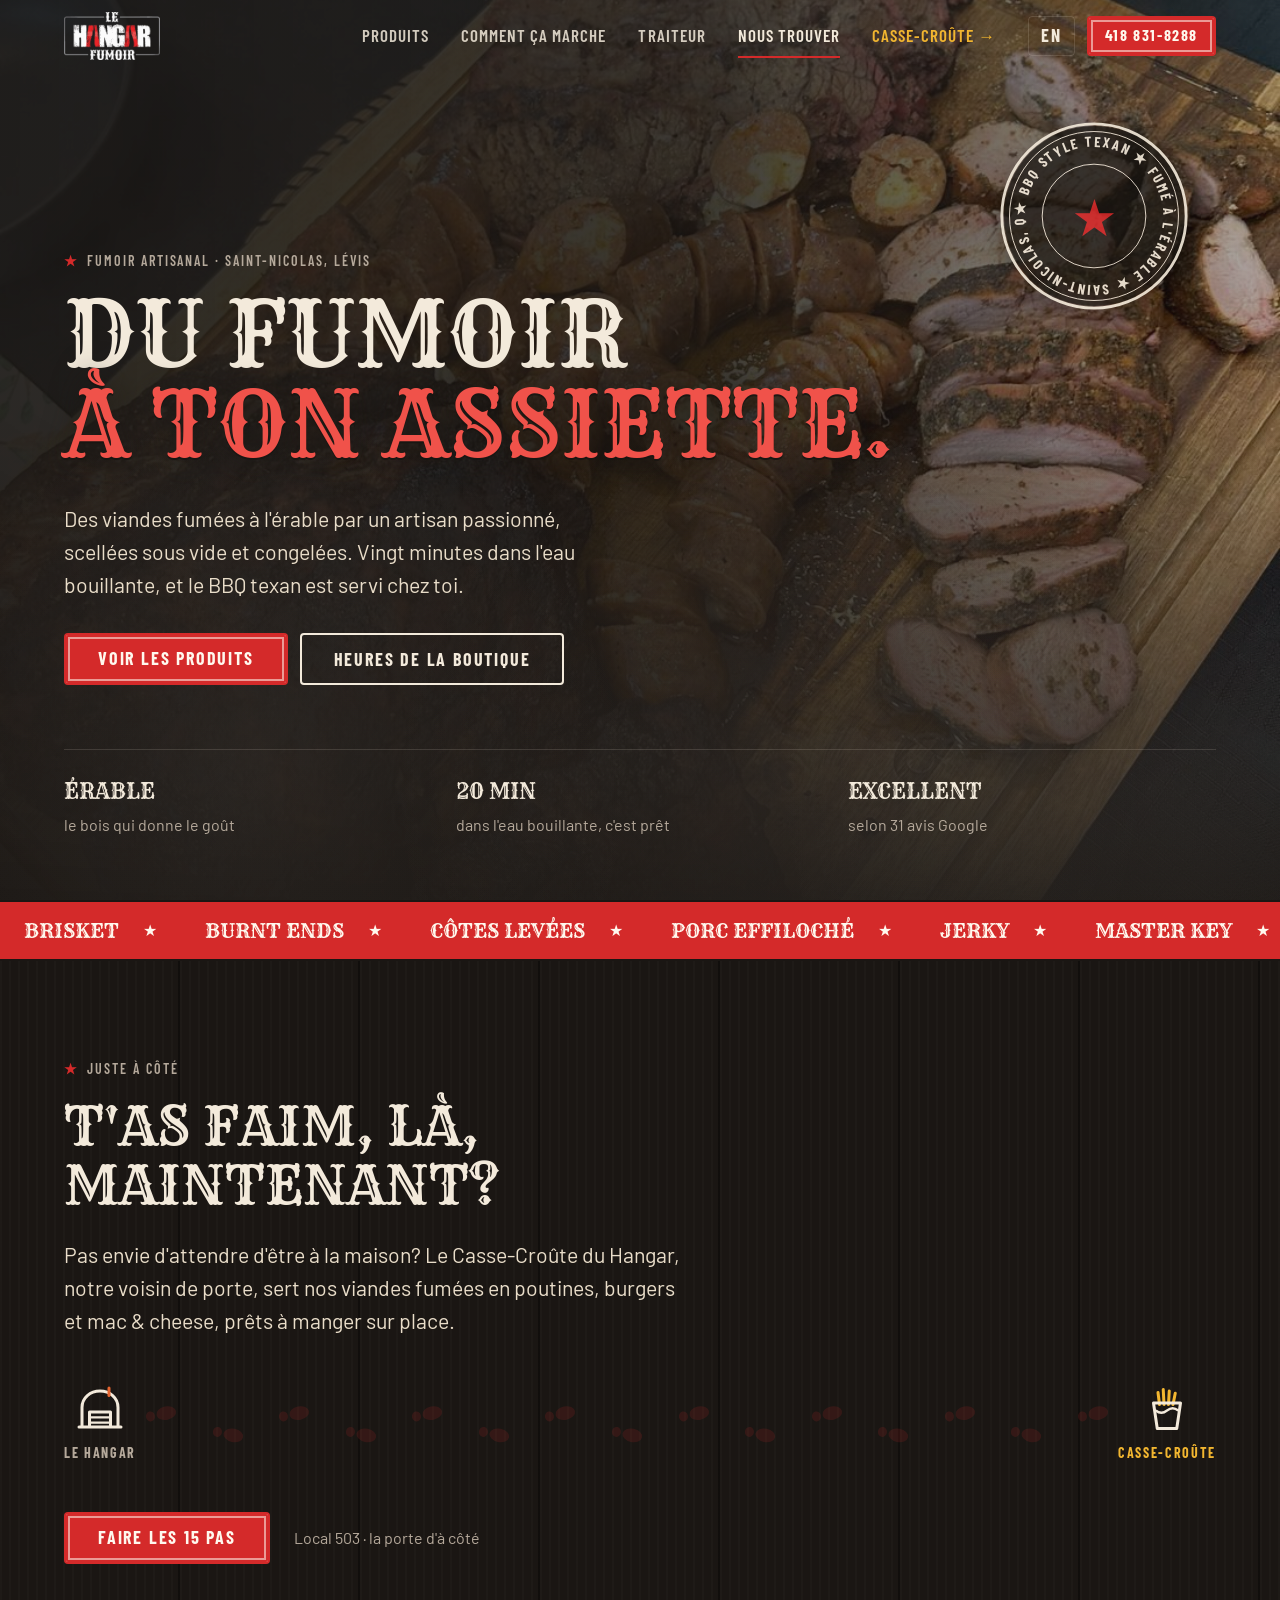
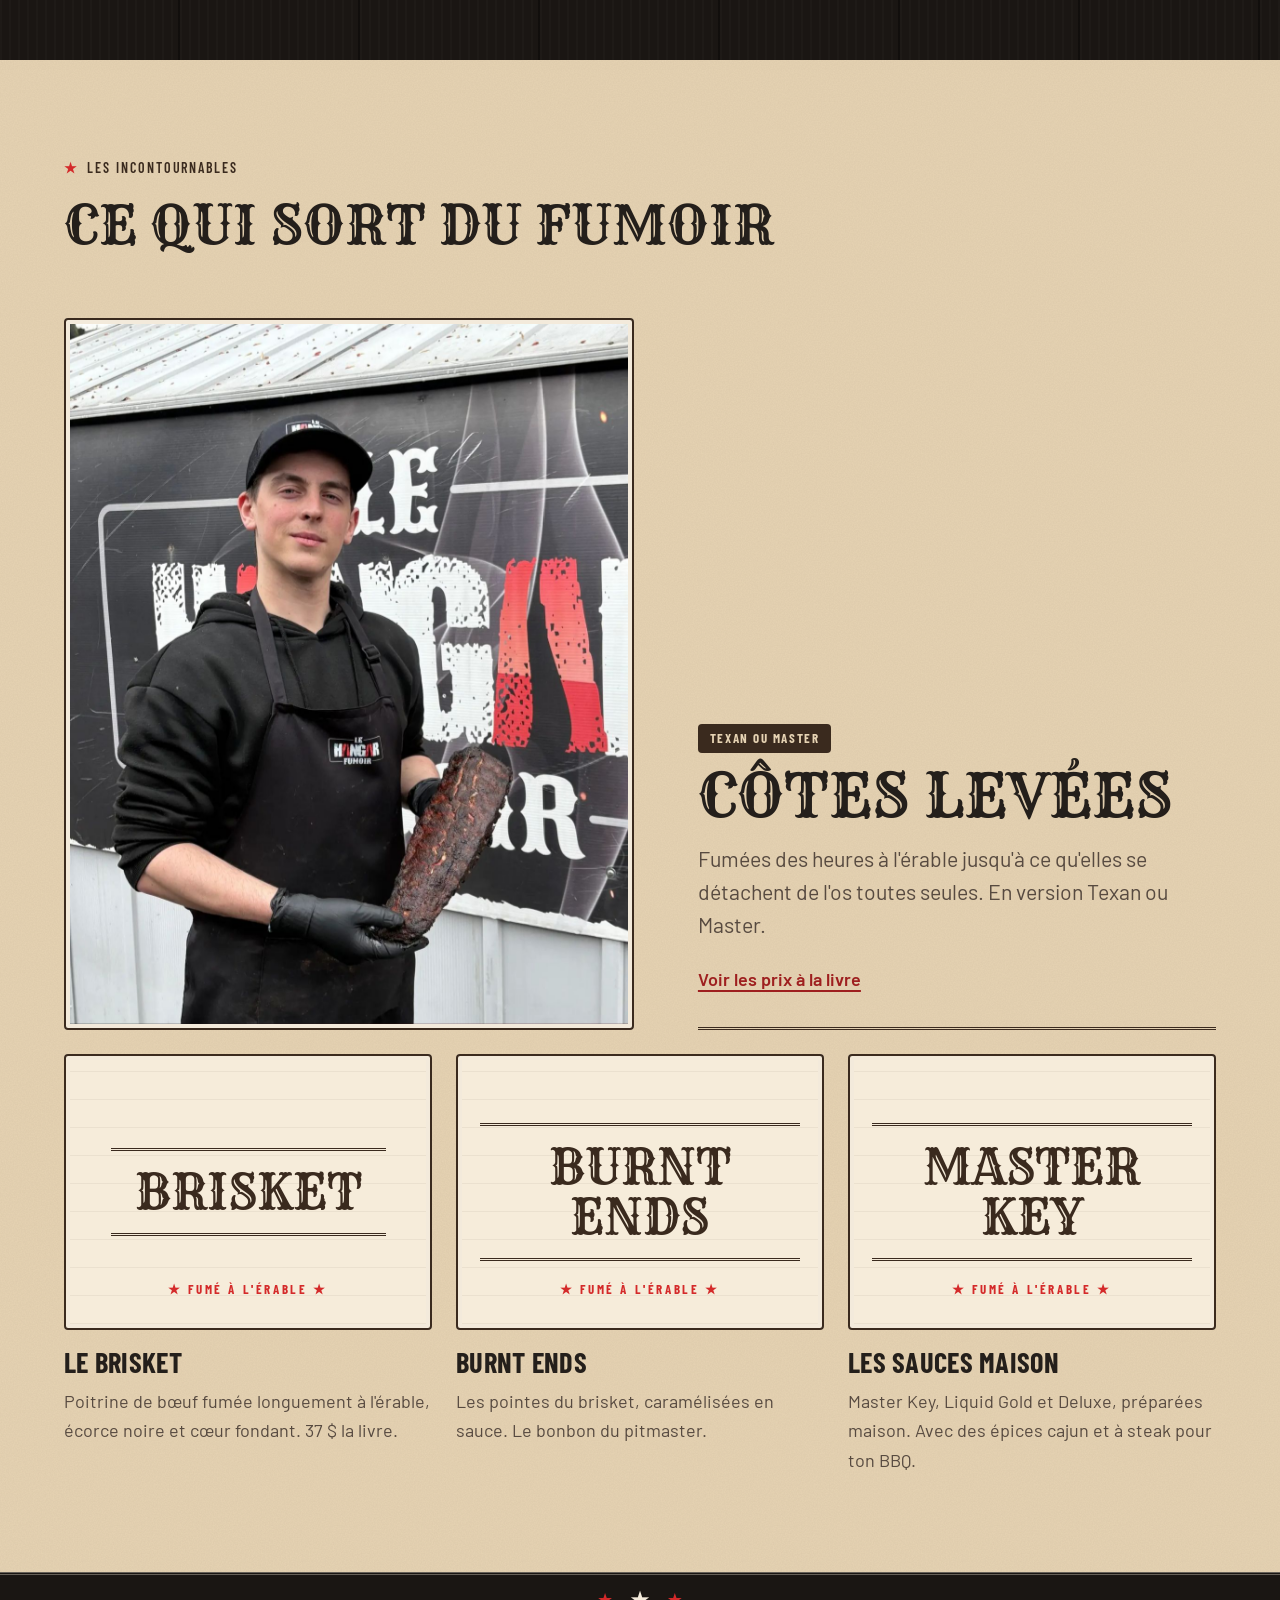
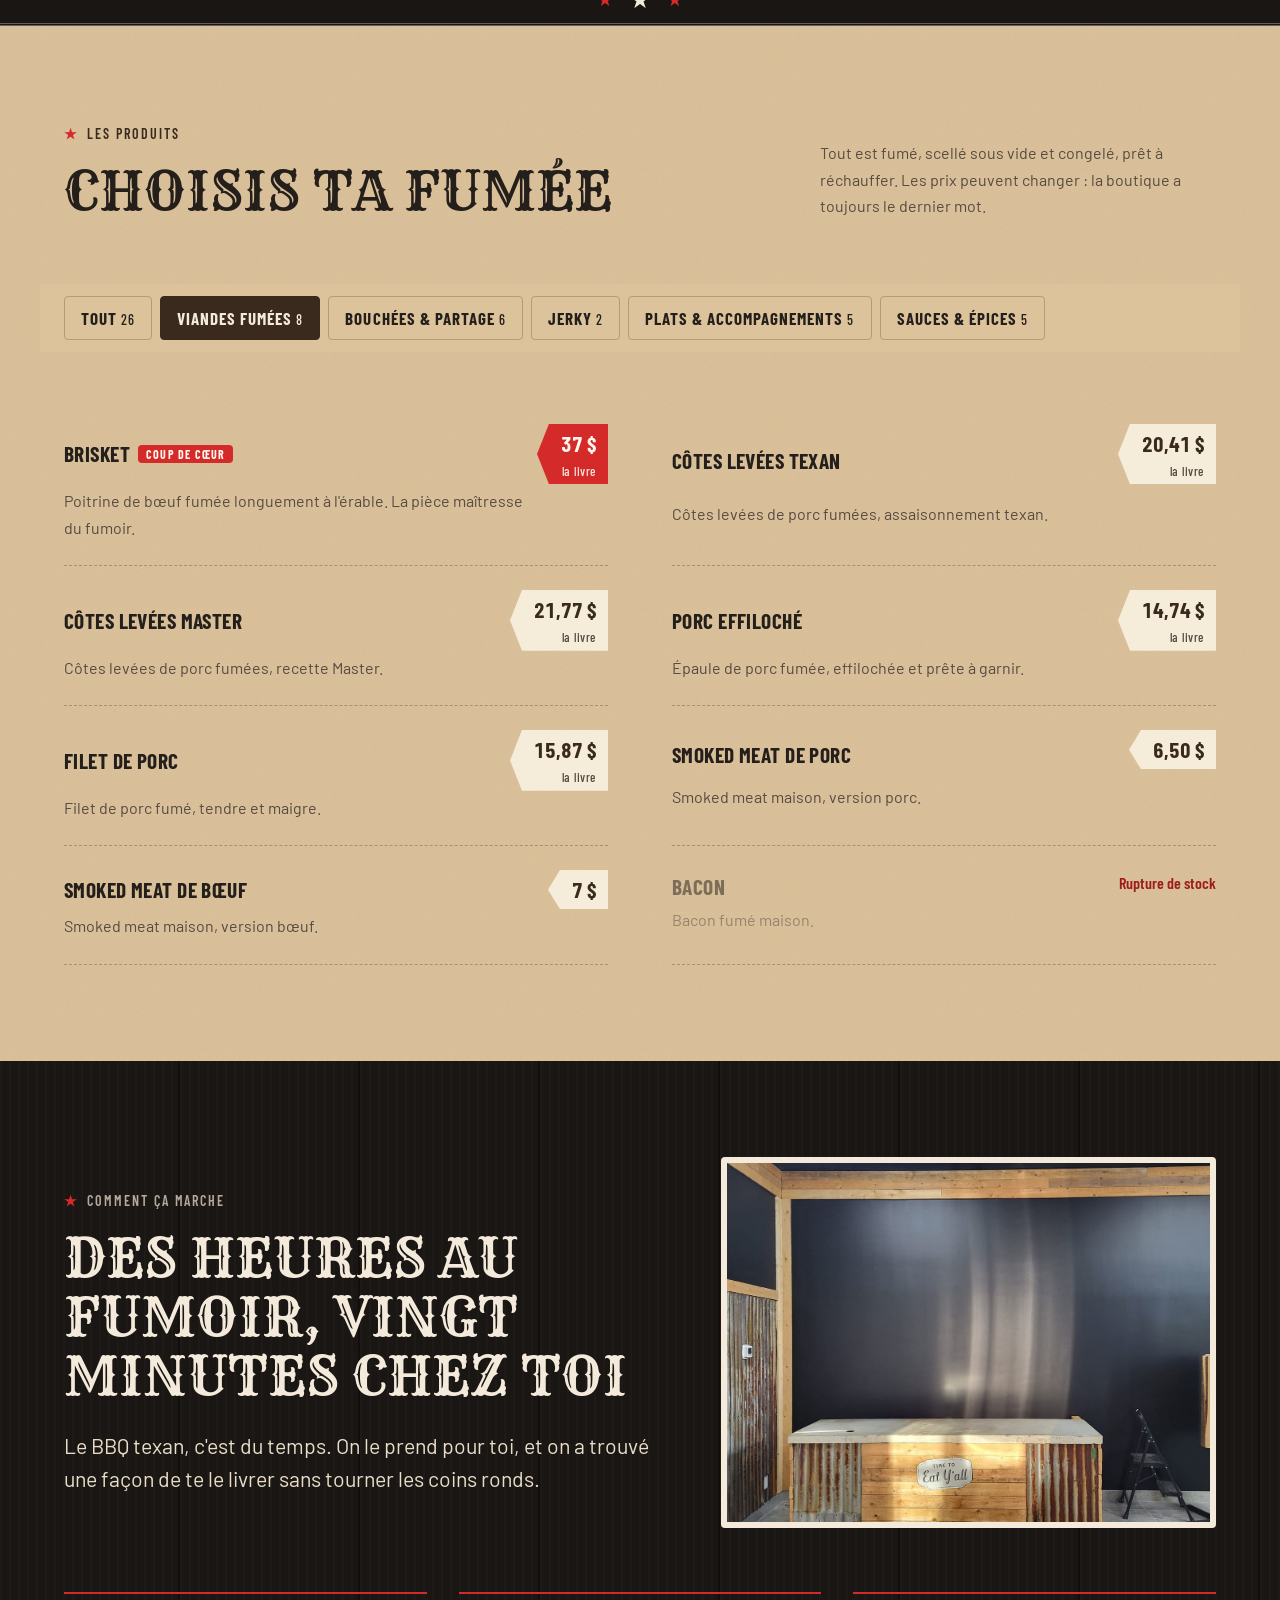
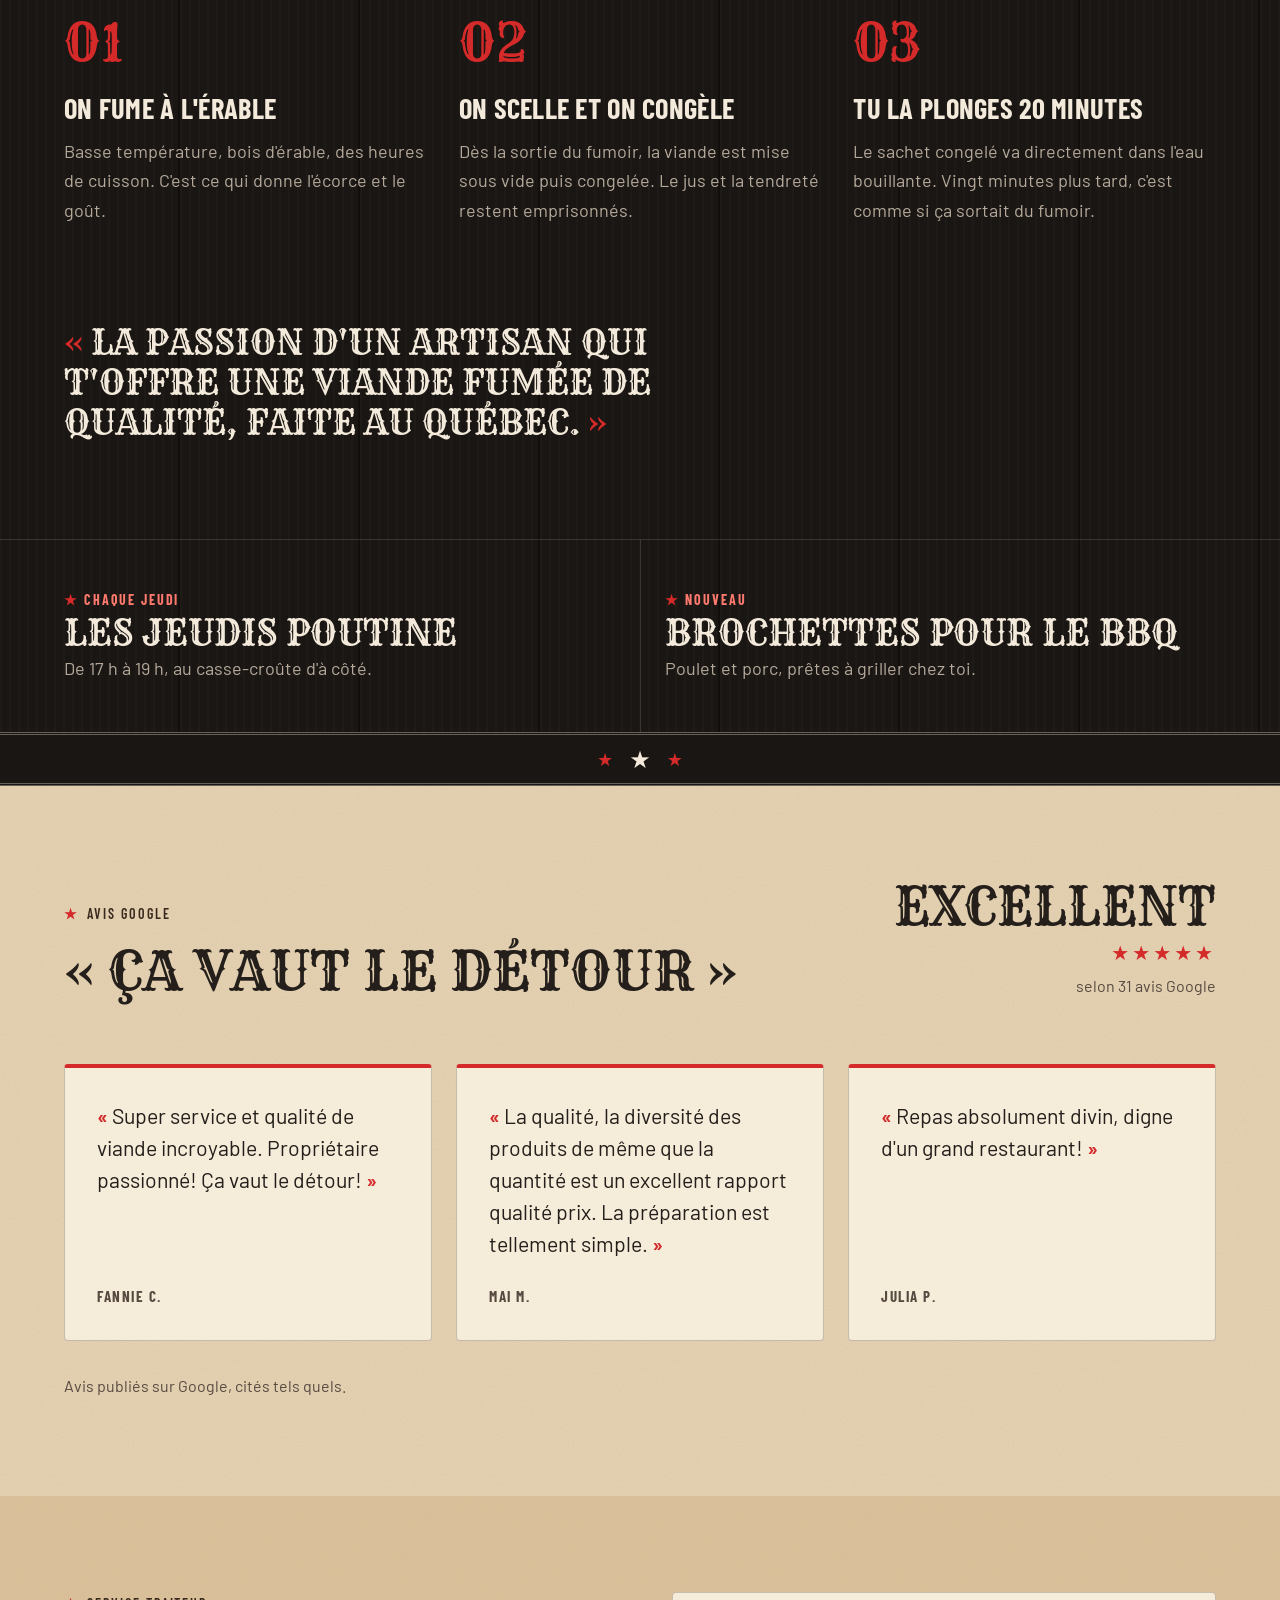
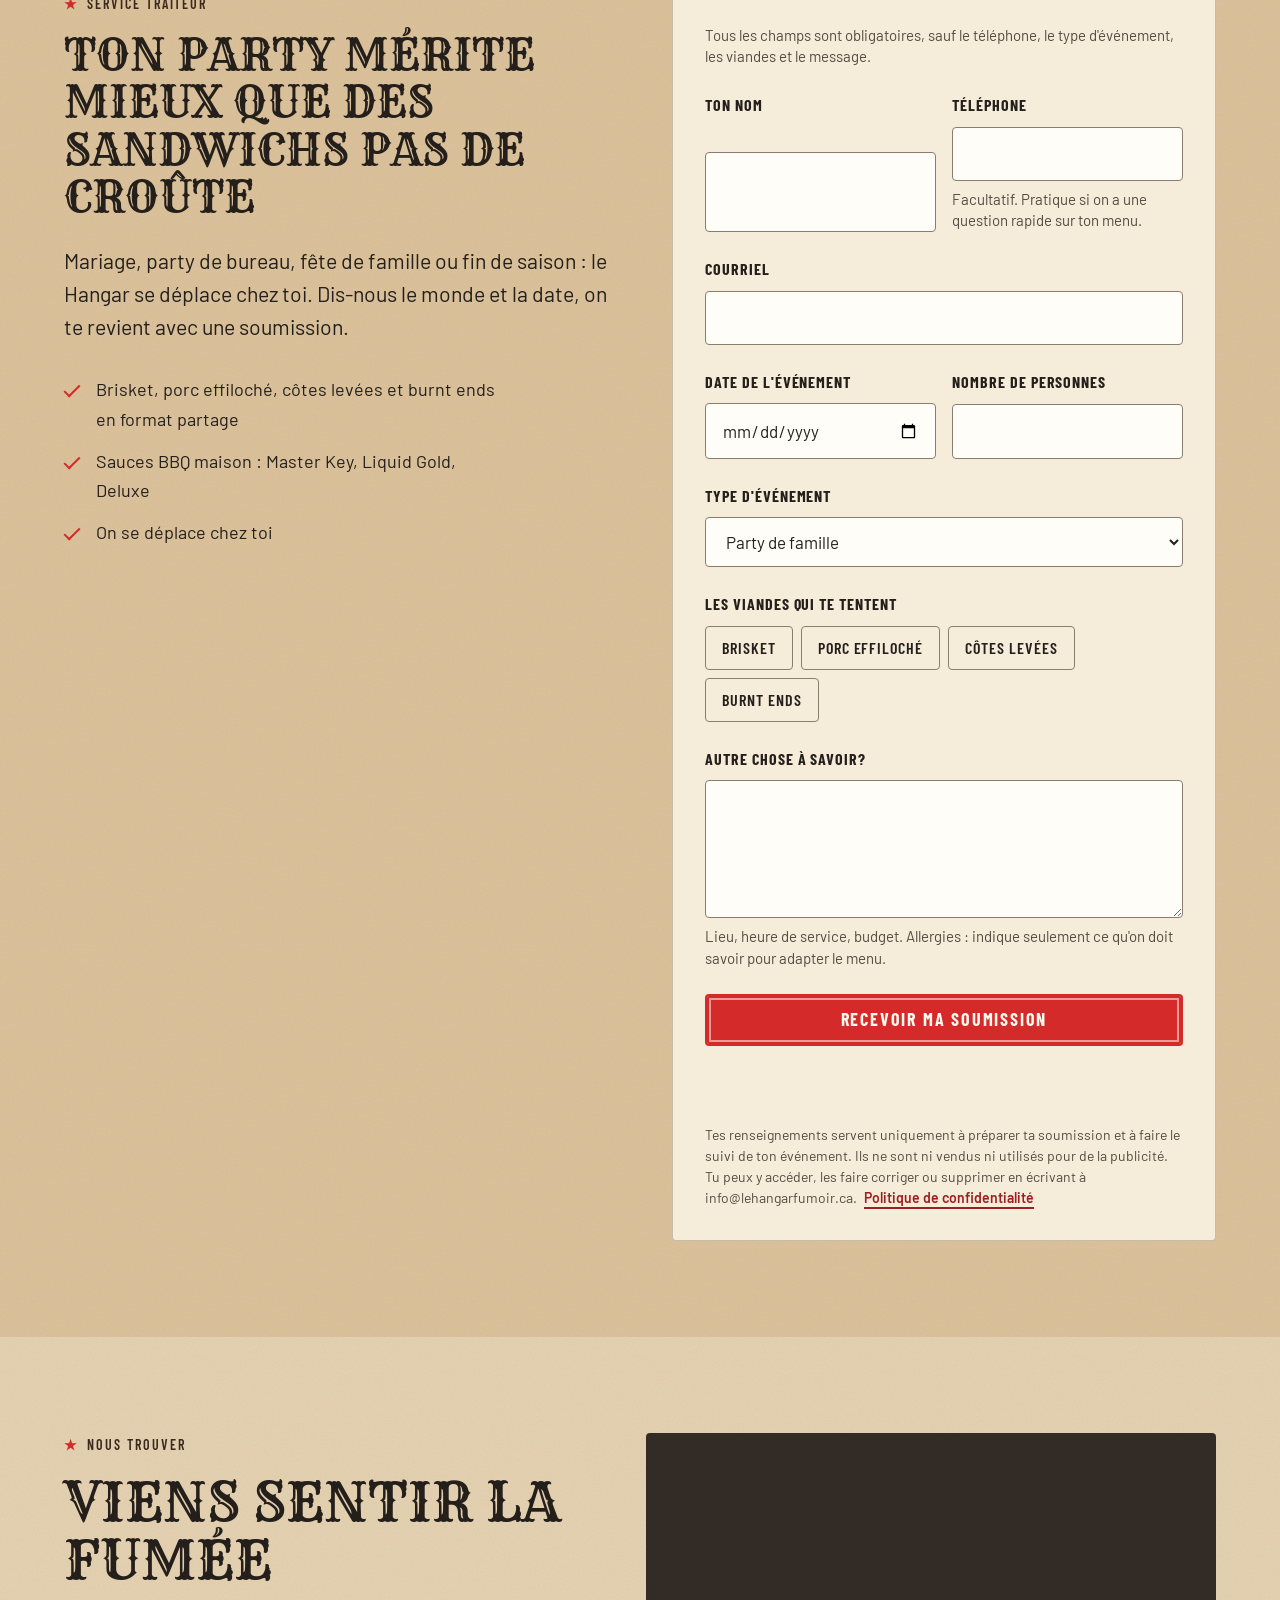
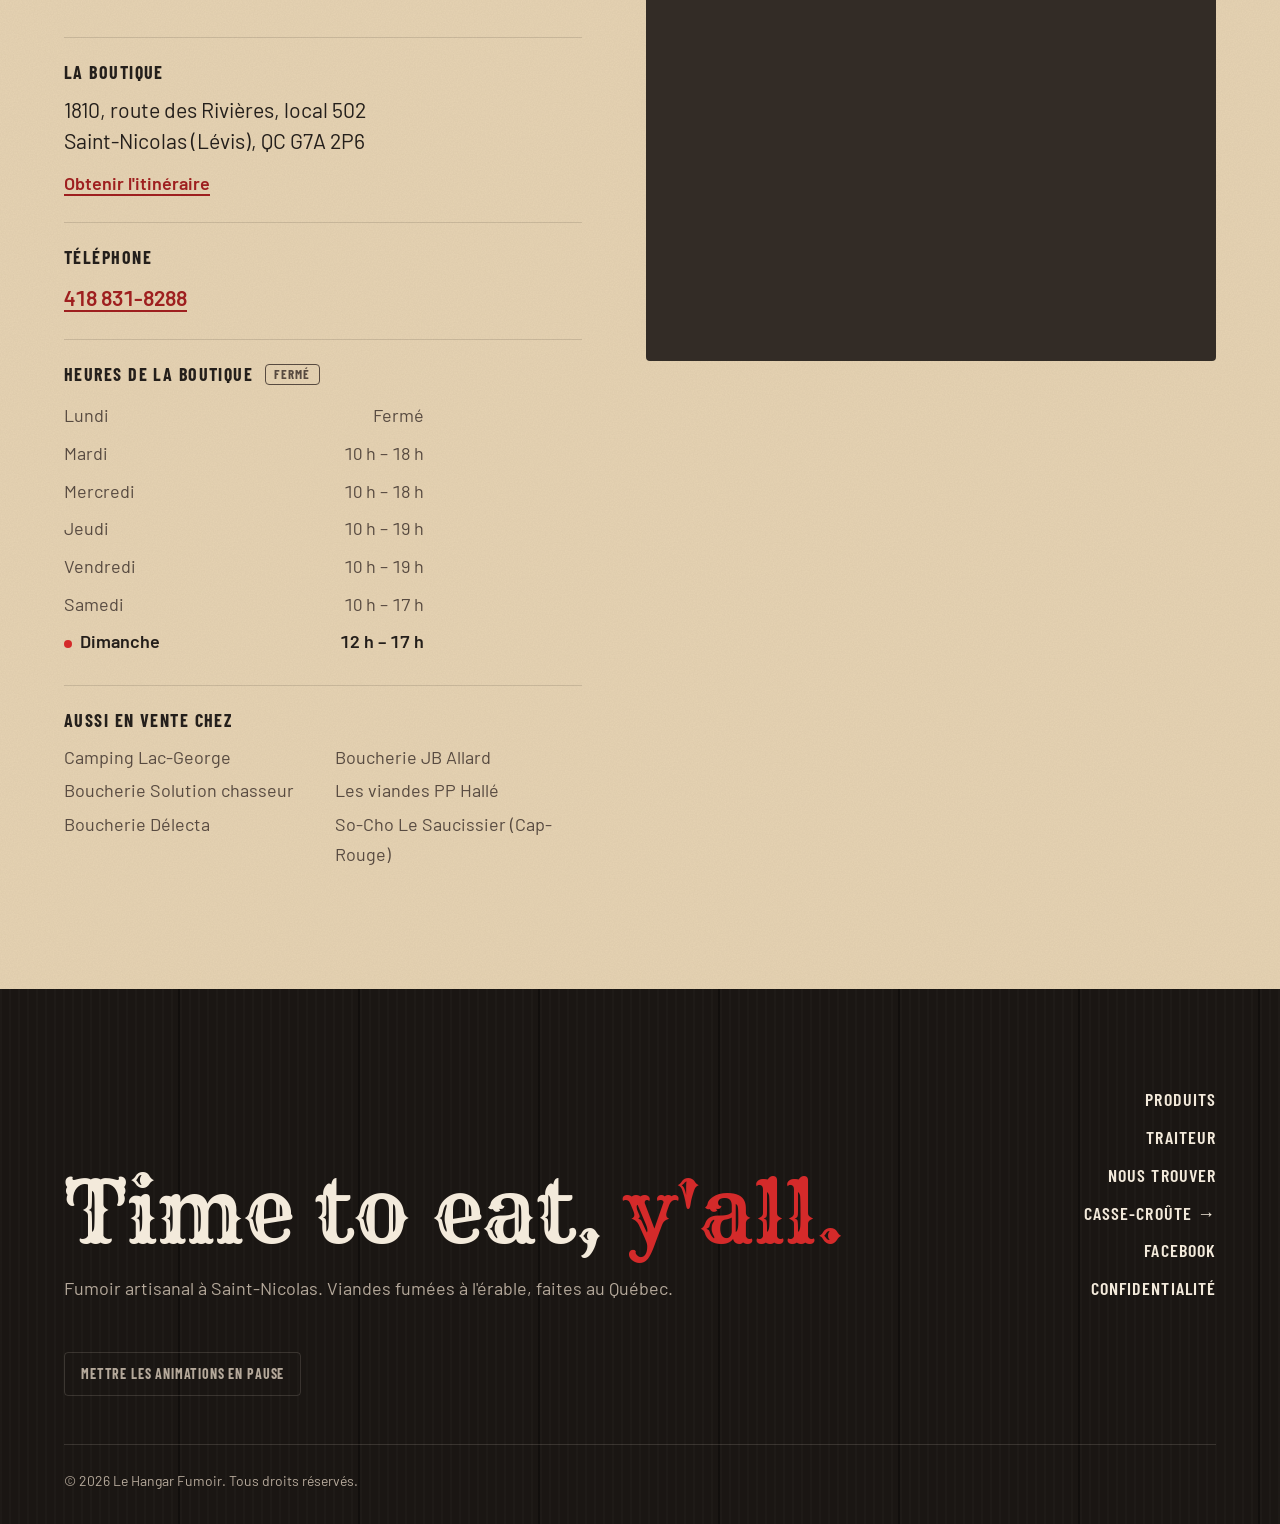
==== commit fc2538b6: "Correctifs SEO/QA et préparation de la publication Netlify séparée - Canoniques, Open Graph et JSON-" ====
--- a/index.html
+++ b/index.html
@@ -6,18 +6,20 @@
   <title>Le Hangar Fumoir — Viandes fumées à l'érable, prêtes en 20 minutes · Saint-Nicolas</title>
   <meta name="description" content="Fumoir artisanal à Saint-Nicolas (Lévis) : brisket, côtes levées, burnt ends, porc effiloché et sauces BBQ maison. Fumé à l'érable, scellé sous vide, prêt en 20 minutes. Boutique, points de vente et traiteur.">
   <meta name="theme-color" content="#1A1613">
-  <link rel="canonical" href="https://lehangarfumoir.ca/">
-  <link rel="alternate" hreflang="fr-CA" href="https://lehangarfumoir.ca/">
-  <link rel="alternate" hreflang="en-CA" href="https://lehangarfumoir.ca/?lang=en">
+  <link rel="canonical" href="https://hangar-le-fumoir.netlify.app/">
   <link rel="icon" href="assets/img/favicon.svg" type="image/svg+xml">
 
   <meta property="og:type" content="website">
-  <meta property="og:title" content="Le Hangar Fumoir — Du fumoir jusqu'à votre assiette">
+  <meta property="og:site_name" content="Le Hangar Fumoir">
+  <meta property="og:title" content="Le Hangar Fumoir · Du fumoir à ton assiette">
   <meta property="og:description" content="Viandes fumées à l'érable, scellées sous vide. 20 minutes dans l'eau bouillante et le BBQ texan est servi.">
-  <meta property="og:url" content="https://lehangarfumoir.ca/">
-  <meta property="og:image" content="https://lehangarfumoir.ca/assets/img/photos/og.jpg">
+  <meta property="og:url" content="https://hangar-le-fumoir.netlify.app/">
+  <meta property="og:image" content="https://hangar-le-fumoir.netlify.app/assets/img/photos/og.jpg">
+  <meta property="og:image:width" content="1200">
+  <meta property="og:image:height" content="630">
+  <meta property="og:image:alt" content="Le pitmaster du Hangar Fumoir devant la boutique">
   <meta property="og:locale" content="fr_CA">
-  <meta property="og:locale:alternate" content="en_CA">
+  <meta name="twitter:card" content="summary_large_image">
 
   <link rel="preconnect" href="https://fonts.googleapis.com">
   <link rel="preconnect" href="https://fonts.gstatic.com" crossorigin>
@@ -29,19 +31,23 @@
   {
     "@context": "https://schema.org",
     "@type": "Store",
+    "@id": "https://hangar-le-fumoir.netlify.app/#commerce",
     "name": "Le Hangar Fumoir",
-    "description": "Fumoir artisanal : viandes fumées à l'érable, emballées sous vide et prêtes à manger.",
-    "url": "https://lehangarfumoir.ca/",
+    "description": "Fumoir artisanal : viandes fumées à l'érable, emballées sous vide et prêtes à manger en 20 minutes. Boutique et service traiteur.",
+    "url": "https://hangar-le-fumoir.netlify.app/",
     "telephone": "+1-418-831-8288",
-    "image": "https://lehangarfumoir.ca/assets/img/photos/og.jpg",
+    "image": ["https://hangar-le-fumoir.netlify.app/assets/img/photos/og.jpg", "https://hangar-le-fumoir.netlify.app/assets/img/photos/planche.jpg"],
+    "logo": "https://hangar-le-fumoir.netlify.app/assets/img/logo-hangar.png",
+    "priceRange": "$$",
     "address": {
       "@type": "PostalAddress",
       "streetAddress": "1810, route des Rivières, local 502",
-      "addressLocality": "Saint-Nicolas (Lévis)",
+      "addressLocality": "Lévis",
       "addressRegion": "QC",
       "postalCode": "G7A 2P6",
       "addressCountry": "CA"
     },
+    "hasMap": "https://www.google.com/maps/search/?api=1&query=Le+Hangar+Fumoir+1810+route+des+Rivi%C3%A8res+L%C3%A9vis",
     "openingHoursSpecification": [
       { "@type": "OpeningHoursSpecification", "dayOfWeek": ["Tuesday","Wednesday"], "opens": "10:00", "closes": "18:00" },
       { "@type": "OpeningHoursSpecification", "dayOfWeek": ["Thursday","Friday"], "opens": "10:00", "closes": "19:00" },
@@ -70,7 +76,8 @@
         <a href="#fumee" data-i18n="nav.smoke">Comment ça marche</a>
         <a href="#traiteur" data-i18n="nav.catering">Traiteur</a>
         <a href="#visiter" data-i18n="nav.visit">Nous trouver</a>
-        <a href="casse-croute/" class="nav__sister" data-i18n="nav.sister">Casse-croûte →</a>
+        <a data-sister href="casse-croute/" class="nav__sister" data-i18n="nav.sister">Casse-croûte →</a>
+        <a href="tel:+14188318288" class="nav__tel">418 831-8288</a>
       </nav>
 
       <div class="header__actions">
@@ -108,7 +115,7 @@
           <span class="rise" style="--d:0" data-i18n="hero.t1">Du fumoir</span>
           <span class="rise hero__title-accent" style="--d:1" data-i18n="hero.t2">à ton assiette.</span>
         </h1>
-        <p class="hero__lead" data-i18n="hero.lead">Des viandes fumées à l'érable par un artisan passionné, scellées sous vide et congelées. Vingt minutes dans l'eau bouillante, et le BBQ texan est servi chez vous.</p>
+        <p class="hero__lead" data-i18n="hero.lead">Des viandes fumées à l'érable par un artisan passionné, scellées sous vide et congelées. Vingt minutes dans l'eau bouillante, et le BBQ texan est servi chez toi.</p>
         <div class="hero__ctas">
           <a class="btn btn--primary" href="#produits" data-i18n="hero.cta1">Voir les produits</a>
           <a class="btn btn--ghost" href="#visiter" data-i18n="hero.cta2">Heures de la boutique</a>
@@ -125,8 +132,8 @@
     <!-- ============ BANDEAU ============ -->
     <div class="ticker" aria-hidden="true">
       <div class="ticker__track">
-        <span>Brisket</span><span>Burnt ends</span><span>Côtes levées</span><span>Porc effiloché</span><span>Jerky</span><span>Master Key</span>
-        <span>Brisket</span><span>Burnt ends</span><span>Côtes levées</span><span>Porc effiloché</span><span>Jerky</span><span>Master Key</span>
+        <span>Brisket</span><span>Burnt ends</span><span data-i18n="tick.ribs">Côtes levées</span><span data-i18n="tick.pork">Porc effiloché</span><span>Jerky</span><span>Master Key</span>
+        <span>Brisket</span><span>Burnt ends</span><span data-i18n="tick.ribs">Côtes levées</span><span data-i18n="tick.pork">Porc effiloché</span><span>Jerky</span><span>Master Key</span>
       </div>
     </div>
 
@@ -152,7 +159,7 @@
         </div>
 
         <div class="faim__cta reveal">
-          <a class="btn btn--primary" href="casse-croute/" data-i18n="faim.cta">Faire les 15 pas</a>
+          <a class="btn btn--primary" data-sister href="casse-croute/" data-i18n="faim.cta">Faire les 15 pas</a>
           <span class="faim__hint" data-i18n="faim.hint">Local 503 · la porte d'à côté</span>
         </div>
       </div>
@@ -231,8 +238,8 @@
         <div class="smoke-intro">
           <header class="reveal section__head">
             <p class="eyebrow" data-i18n="smoke.eyebrow">Comment ça marche</p>
-            <h2 id="smoke-title" data-i18n="smoke.title">Des heures au fumoir, vingt minutes chez vous</h2>
-            <p class="section__lead" data-i18n="smoke.lead">Le BBQ texan, c'est du temps. On le prend pour vous, et on a trouvé une façon de vous le livrer sans tourner les coins ronds.</p>
+            <h2 id="smoke-title" data-i18n="smoke.title">Des heures au fumoir, vingt minutes chez toi</h2>
+            <p class="section__lead" data-i18n="smoke.lead">Le BBQ texan, c'est du temps. On le prend pour toi, et on a trouvé une façon de te le livrer sans tourner les coins ronds.</p>
           </header>
           <figure class="shot shot--portrait reveal" data-ph="Boutique">
             <img src="assets/img/photos/boutique.jpg" alt="Le comptoir de la boutique du Hangar Fumoir" loading="lazy" data-optional>
@@ -252,13 +259,13 @@
           </li>
           <li class="step reveal">
             <span class="step__num">03</span>
-            <h3 data-i18n="smoke.3.t">Vous la plongez 20 minutes</h3>
+            <h3 data-i18n="smoke.3.t">Tu la plonges 20 minutes</h3>
             <p data-i18n="smoke.3.d">Le sachet congelé va directement dans l'eau bouillante. Vingt minutes plus tard, c'est comme si ça sortait du fumoir.</p>
           </li>
         </ol>
 
         <blockquote class="pull reveal">
-          <p data-i18n="smoke.quote">La passion d'un artisan qui vous offre une viande fumée de qualité, faite au Québec.</p>
+          <p data-i18n="smoke.quote">La passion d'un artisan qui t'offre une viande fumée de qualité, faite au Québec.</p>
         </blockquote>
       </div>
     </section>
@@ -266,15 +273,15 @@
     <!-- ============ PROMOS ============ -->
     <section class="promos" aria-label="Promotions" data-i18n-attr="aria-label:a11y.promos">
       <div class="wrap promos__inner">
-        <a class="promo reveal" href="casse-croute/#speciaux">
+        <a class="promo reveal" data-sister href="casse-croute/#speciaux">
           <span class="promo__k" data-i18n="promo.1.k">Chaque jeudi</span>
           <strong data-i18n="promo.1.t">Les jeudis poutine</strong>
-          <span data-i18n="promo.1.d">De 17 h à 19 h, au casse-croûte d'à côté.</span>
+          <span data-i18n="promo.1.d">De 17&nbsp;h à 19&nbsp;h, au casse-croûte d'à côté.</span>
         </a>
         <div class="promo reveal">
           <span class="promo__k" data-i18n="promo.2.k">Nouveau</span>
           <strong data-i18n="promo.2.t">Brochettes pour le BBQ</strong>
-          <span data-i18n="promo.2.d">Poulet et porc, prêtes à griller chez vous.</span>
+          <span data-i18n="promo.2.d">Poulet et porc, prêtes à griller chez toi.</span>
         </div>
       </div>
     </section>
@@ -315,11 +322,11 @@
         <div class="cat__intro">
           <p class="eyebrow" data-i18n="cat.eyebrow">Service traiteur</p>
           <h2 id="cat-title" data-i18n="cat.title">Ton party mérite mieux que des sandwichs pas de croûte</h2>
-          <p class="section__lead" data-i18n="cat.lead">Mariage, party de bureau, fête de famille ou fin de saison : le Hangar se déplace chez vous. Dis-nous le monde et la date, on te revient avec une soumission.</p>
+          <p class="section__lead" data-i18n="cat.lead">Mariage, party de bureau, fête de famille ou fin de saison : le Hangar se déplace chez toi. Dis-nous le monde et la date, on te revient avec une soumission.</p>
           <ul class="checks" role="list">
             <li data-i18n="cat.b1">Brisket, porc effiloché, côtes levées et burnt ends en format partage</li>
             <li data-i18n="cat.b2">Sauces BBQ maison : Master Key, Liquid Gold, Deluxe</li>
-            <li data-i18n="cat.b3">On se déplace chez vous</li>
+            <li data-i18n="cat.b3">On se déplace chez toi</li>
           </ul>
         </div>
 
@@ -454,7 +461,7 @@
         <a href="#produits" data-i18n="nav.menu">Produits</a>
         <a href="#traiteur" data-i18n="nav.catering">Traiteur</a>
         <a href="#visiter" data-i18n="nav.visit">Nous trouver</a>
-        <a href="casse-croute/" data-i18n="nav.sister">Casse-croûte →</a>
+        <a data-sister href="casse-croute/" data-i18n="nav.sister">Casse-croûte →</a>
         <a href="https://www.facebook.com/lehangarfumoir/" target="_blank" rel="noopener">Facebook</a>
         <a href="confidentialite.html" data-i18n="footer.privacy">Confidentialité</a>
       </nav>
--- a/assets/css/style.css
+++ b/assets/css/style.css
@@ -667,3 +667,8 @@
 @media (hover: none) { .sig:hover .shot img { transform: none; } }
 /* 12. Mouvement réduit : le chemin des 15 pas reste visible */
 @media (prefers-reduced-motion: reduce) { .foot { opacity: .45; } }
+
+/* Correctifs de l'audit SEO/QA */
+.btn--block { white-space: normal; }
+.nav__tel { display: none; }
+@media (max-width: 900px) { .nav a.nav__tel { display: block; color: var(--braise-h); } }
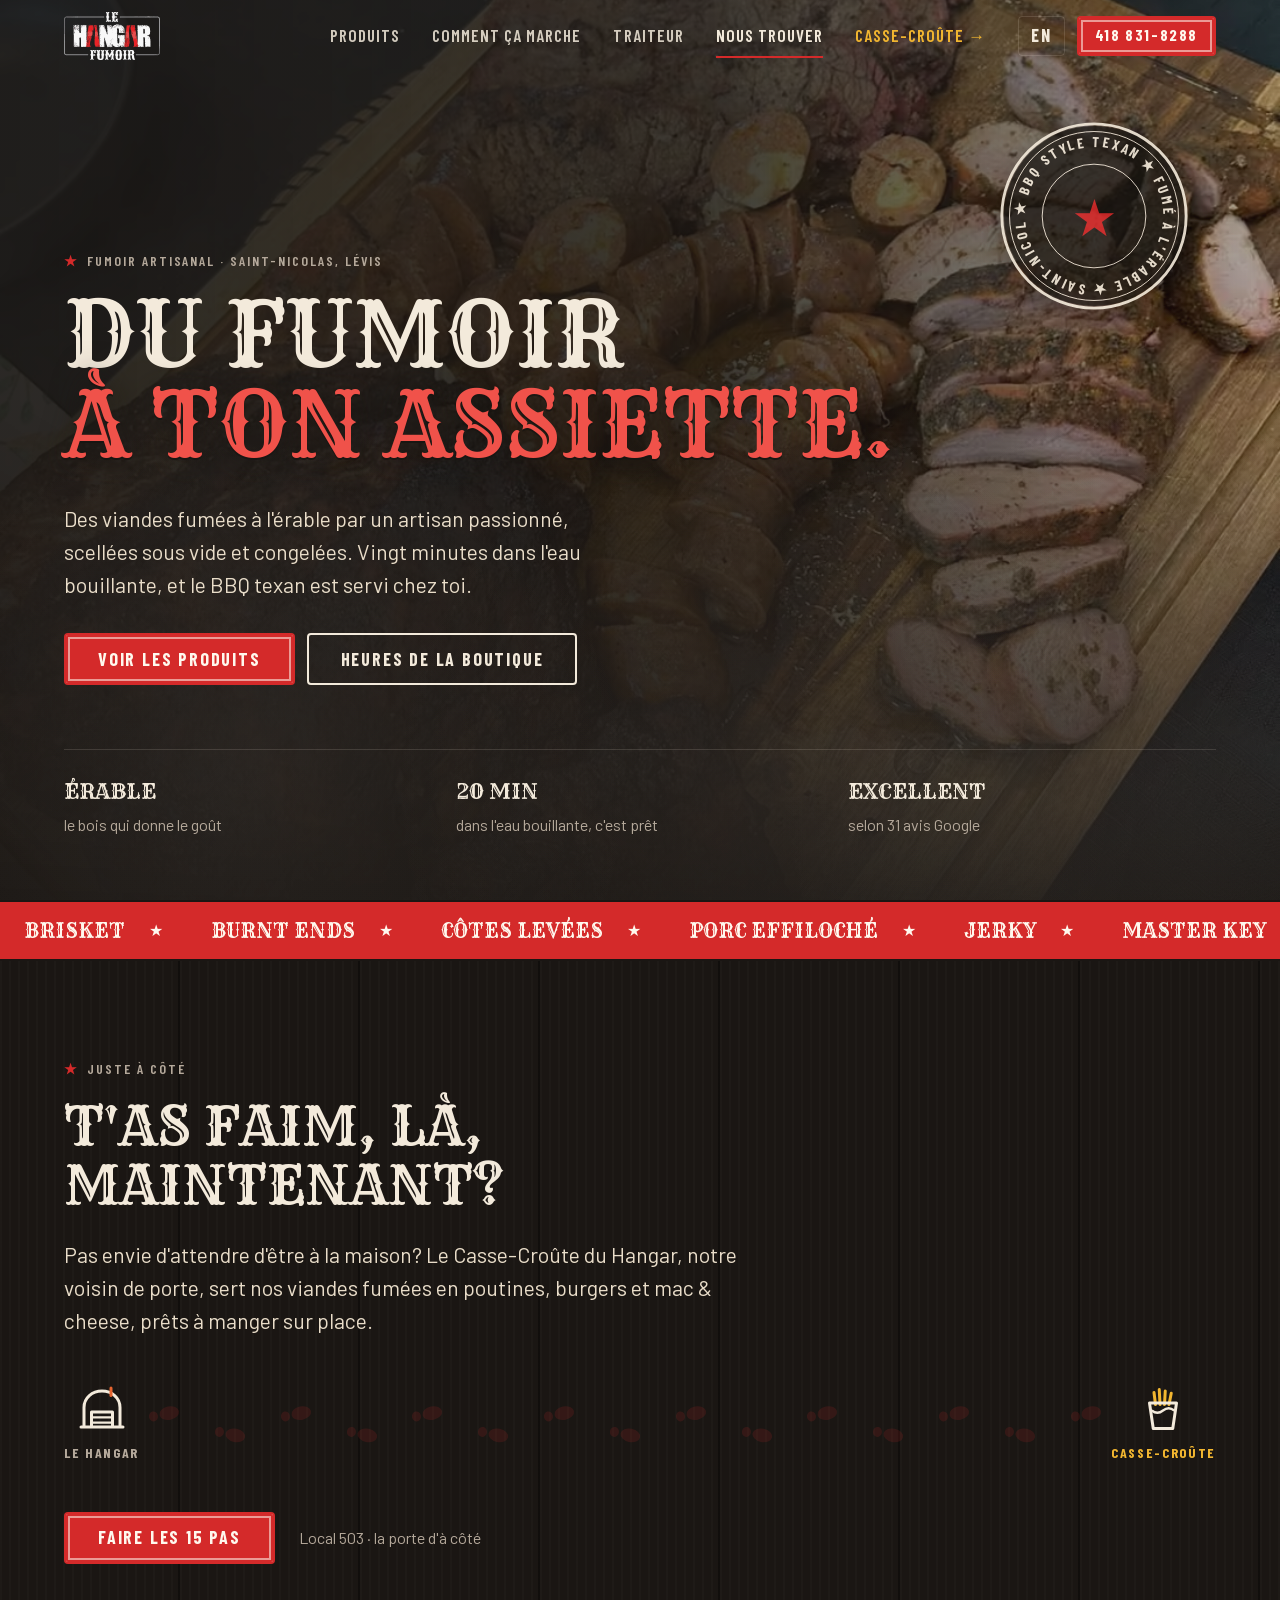
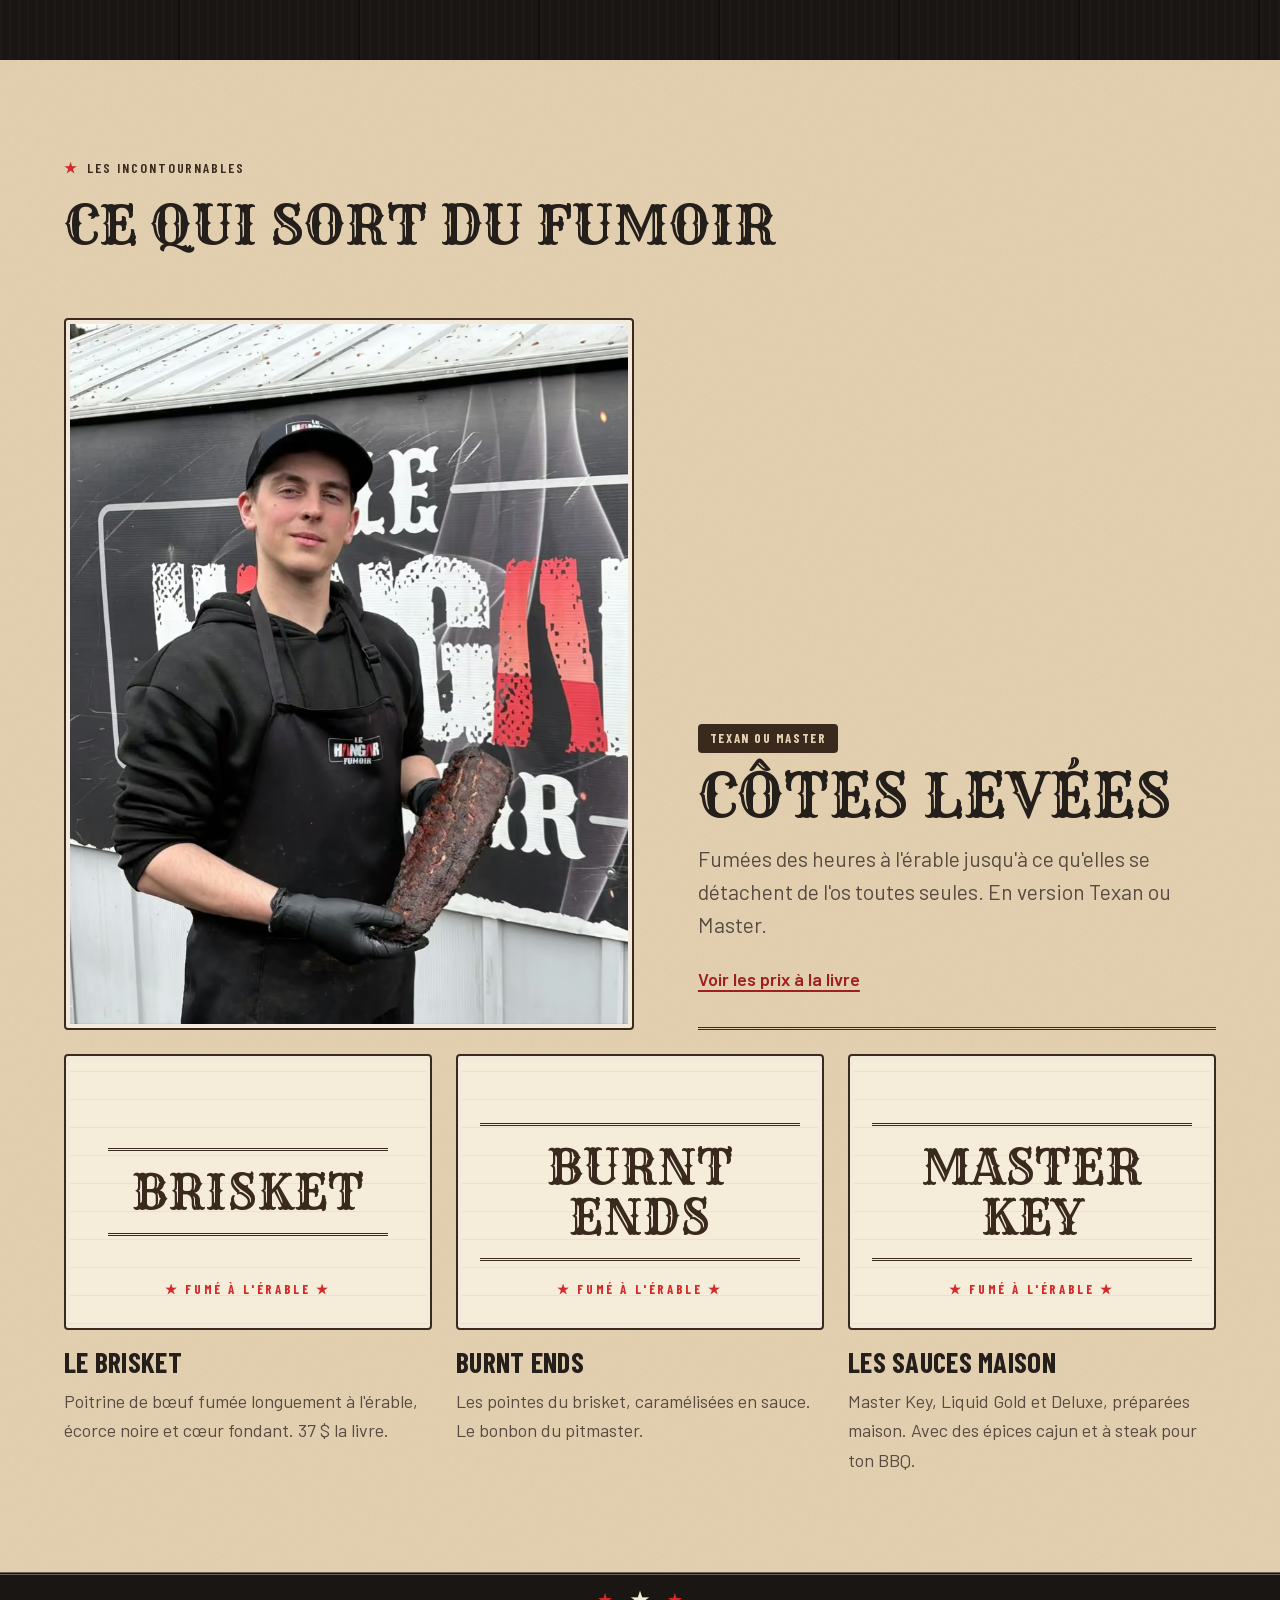
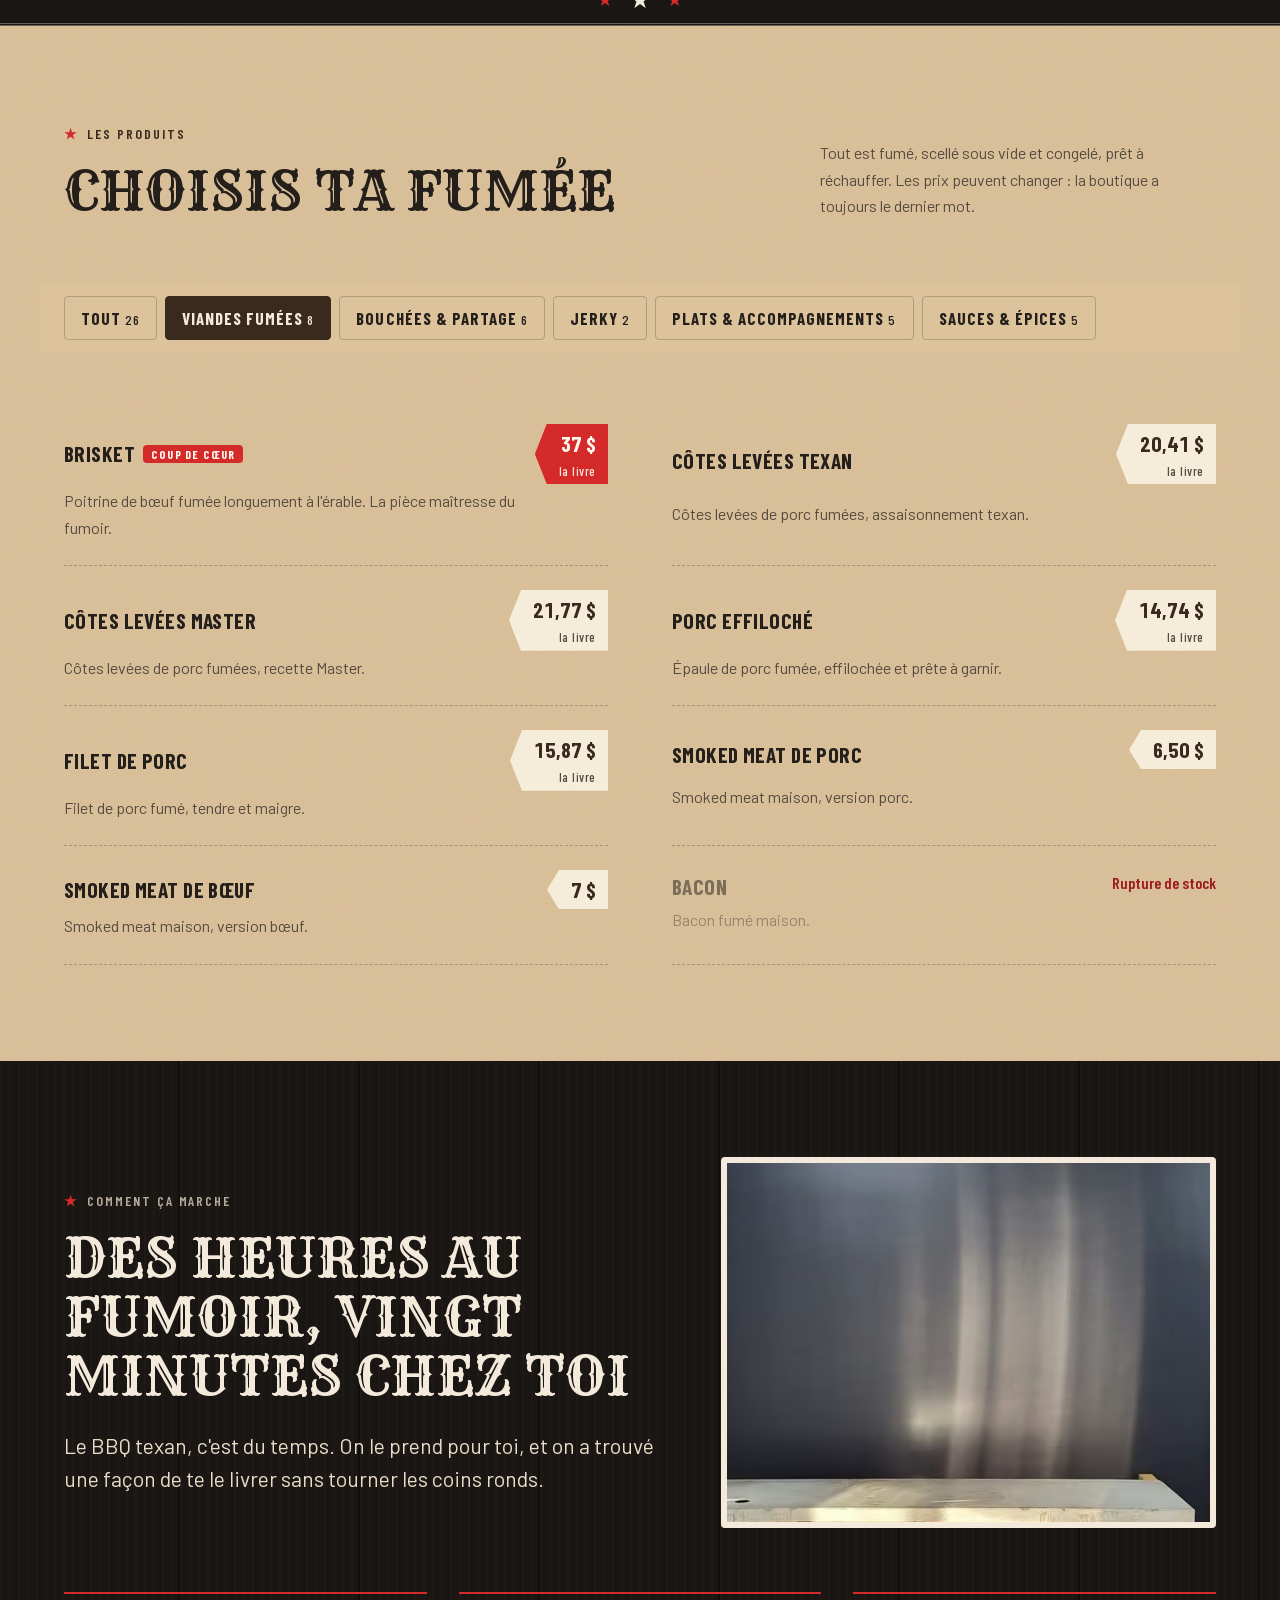
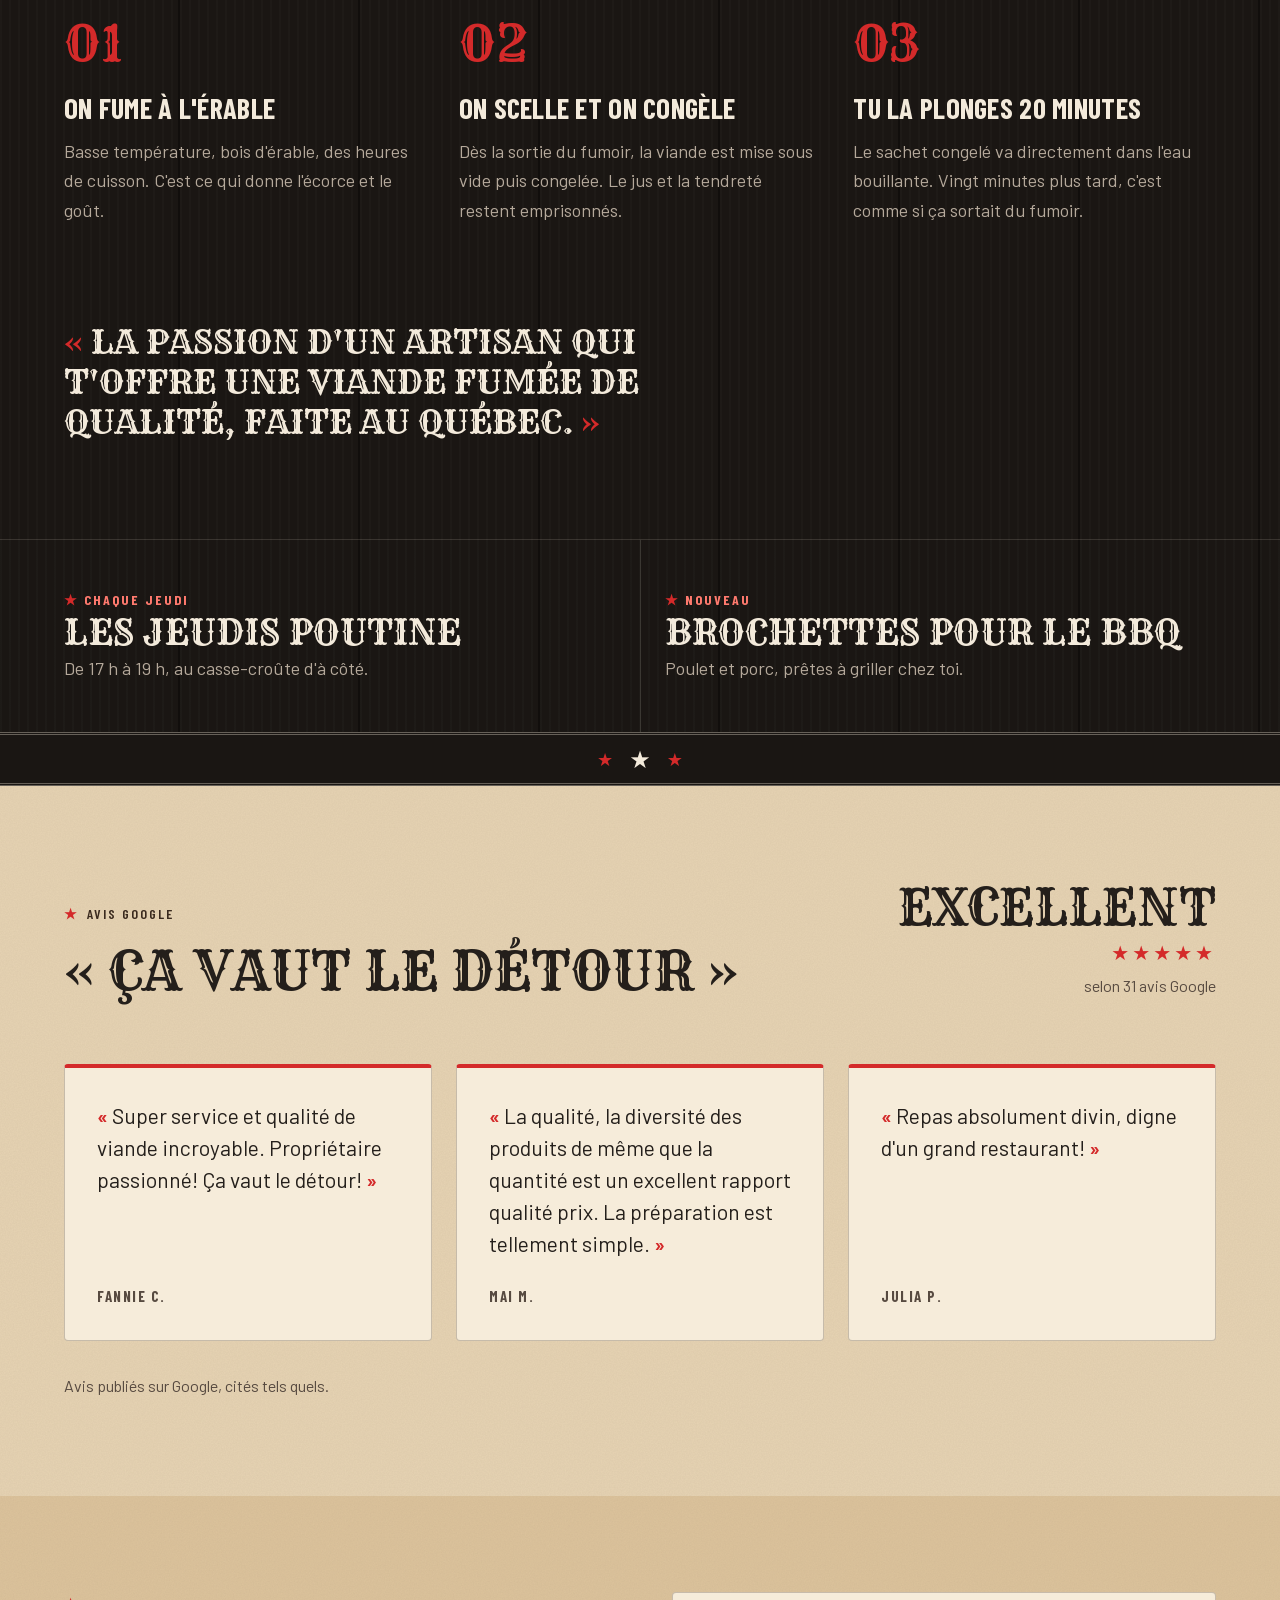
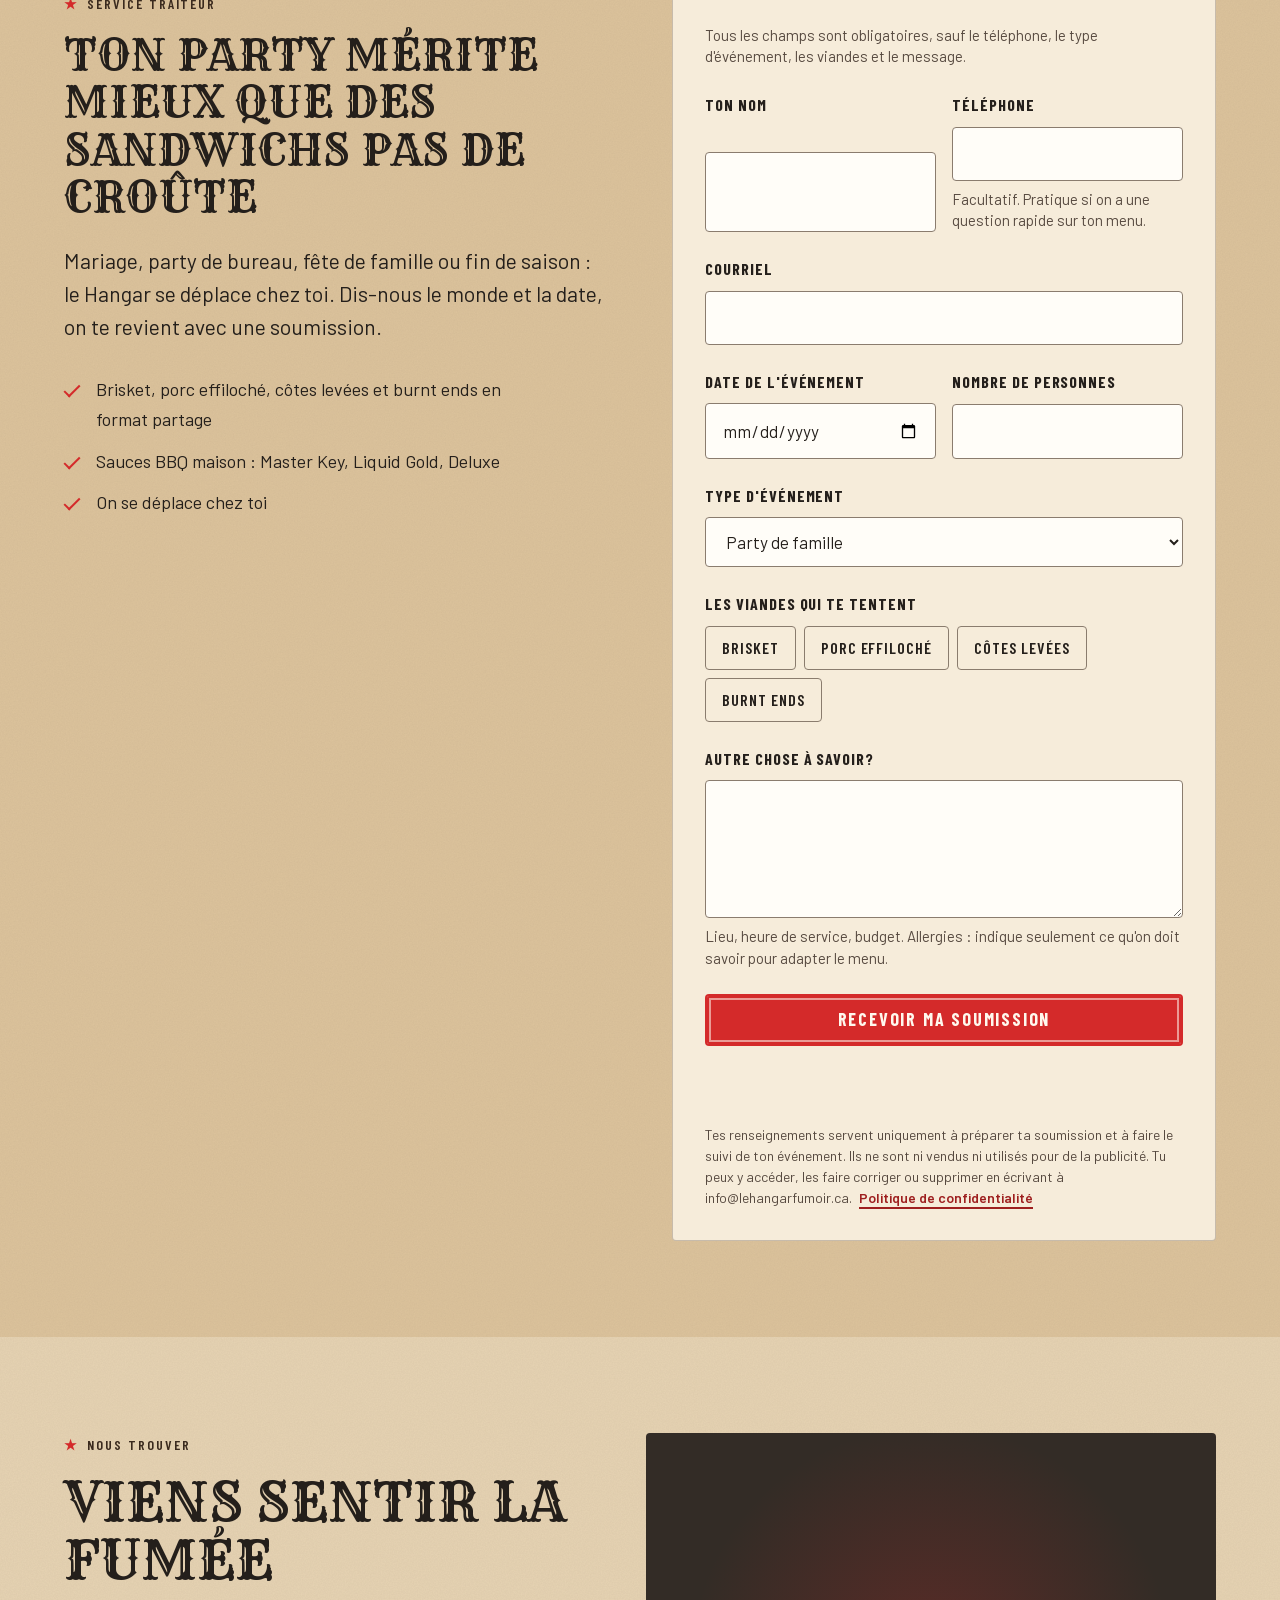
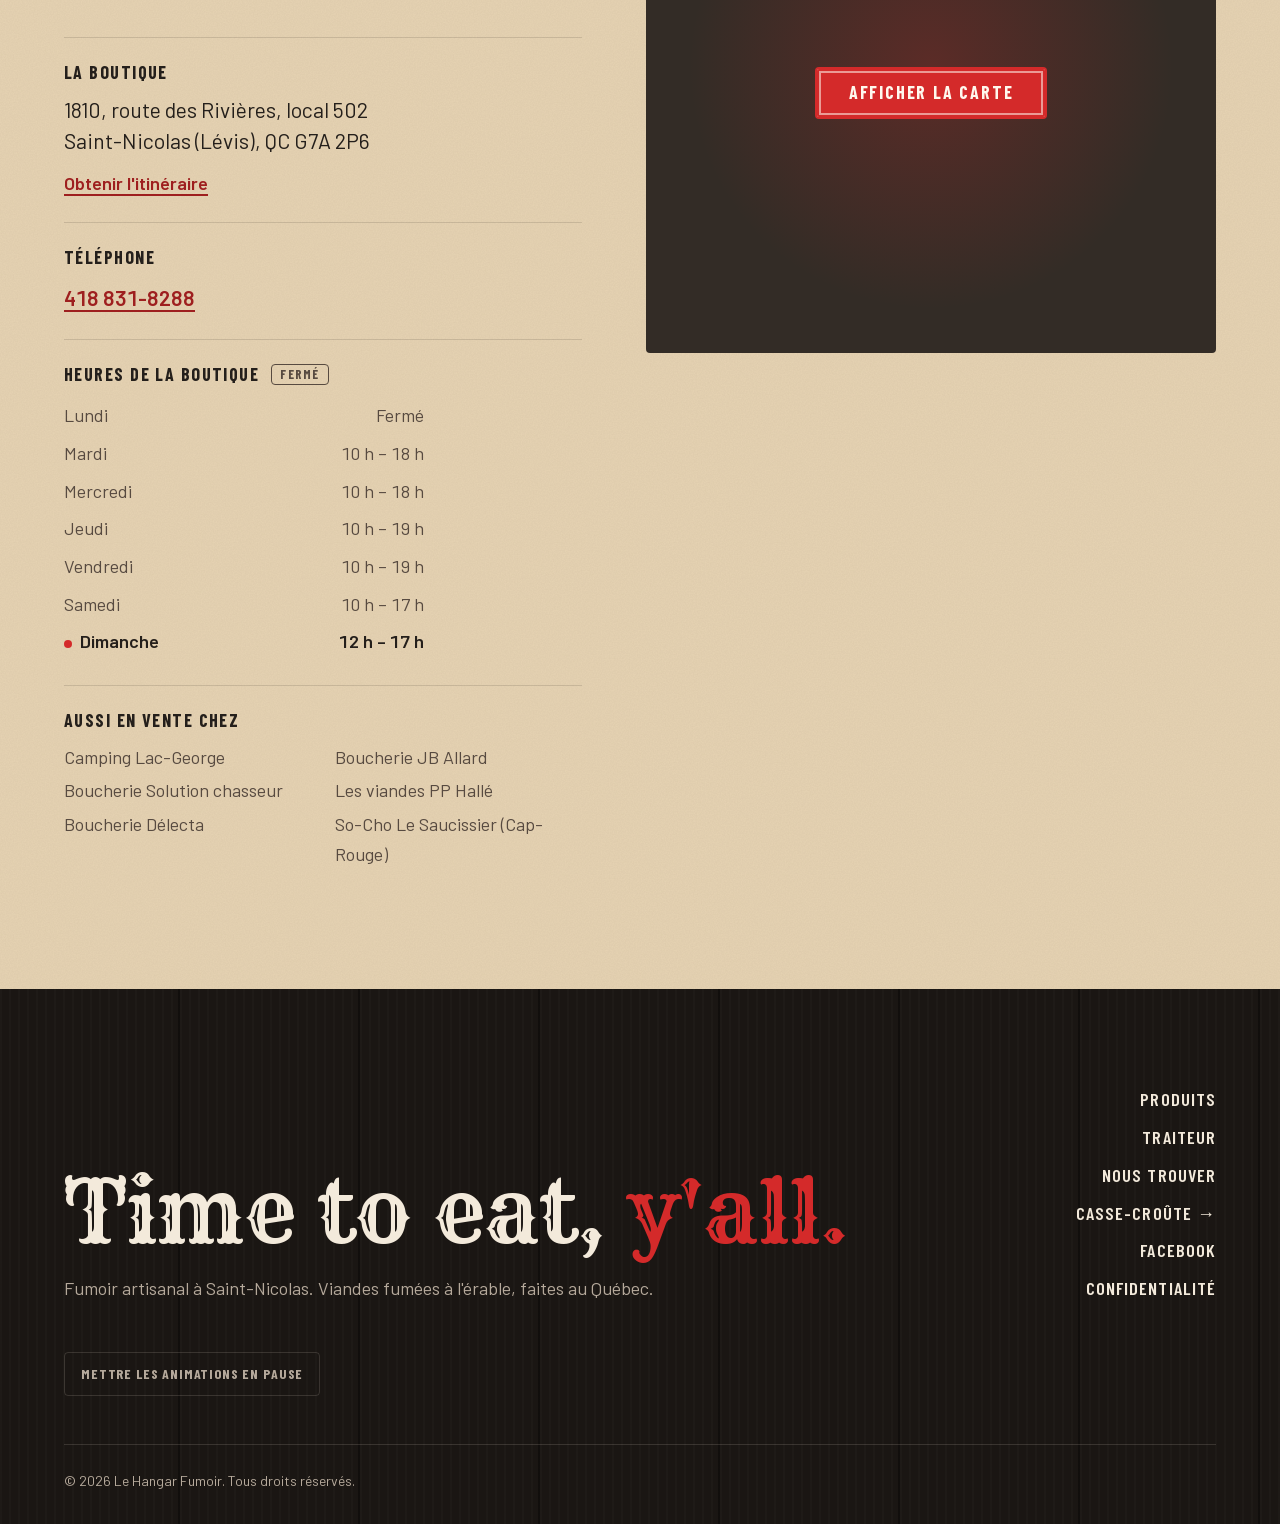
==== commit aee65eac: "Correctifs de l'audit performance Photos en AVIF/WebP avec srcset, polices hébergées sur le site et " ====
--- a/index.html
+++ b/index.html
@@ -21,9 +21,8 @@
   <meta property="og:locale" content="fr_CA">
   <meta name="twitter:card" content="summary_large_image">
 
-  <link rel="preconnect" href="https://fonts.googleapis.com">
-  <link rel="preconnect" href="https://fonts.gstatic.com" crossorigin>
-  <link href="https://fonts.googleapis.com/css2?family=Anton&family=Rye&family=Barlow+Condensed:wght@500;600;700&family=Barlow:wght@400;500;600&display=swap" rel="stylesheet">
+  <link rel="preload" href="assets/fonts/rye-400-latin.woff2" as="font" type="font/woff2" crossorigin>
+  <link rel="preload" href="assets/fonts/barlow-condensed-600-latin.woff2" as="font" type="font/woff2" crossorigin>
   <link rel="stylesheet" href="assets/css/style.css">
   <link rel="stylesheet" href="assets/css/texan.css">
 
@@ -68,7 +67,7 @@
   <header class="header" id="top">
     <div class="wrap header__inner">
       <a class="brand brand--logo" href="#top" aria-label="Le Hangar Fumoir — accueil">
-        <img src="assets/img/logo-hangar.png" alt="Le Hangar Fumoir" width="96" height="48">
+        <img src="assets/img/logo-hangar-192.png" alt="Le Hangar Fumoir" width="96" height="48">
       </a>
 
       <nav class="nav" id="nav" aria-label="Navigation principale" data-i18n-attr="aria-label:a11y.nav">
@@ -96,7 +95,7 @@
     <!-- ============ HÉRO ============ -->
     <section class="hero hero--photo">
       <div class="hero__bg" aria-hidden="true">
-        <img src="assets/img/photos/planche.jpg" alt="" fetchpriority="high">
+        <picture><source type="image/avif" srcset="assets/img/photos/planche-480.avif 480w, assets/img/photos/planche-768.avif 768w, assets/img/photos/planche-1100.avif 1100w" sizes="100vw"><source type="image/webp" srcset="assets/img/photos/planche-480.webp 480w, assets/img/photos/planche-768.webp 768w, assets/img/photos/planche-1100.webp 1100w" sizes="100vw"><img src="assets/img/photos/planche.jpg" alt="" width="1100" height="1467" fetchpriority="high"></picture>
       </div>
       <div class="hero__smoke" aria-hidden="true"><i></i><i></i><i></i></div>
       <div class="brand-stamp" aria-hidden="true">
@@ -176,7 +175,7 @@
         <div class="sig-grid">
           <article class="sig sig--xl">
             <figure class="shot shot--tall" data-ph="Ribs">
-              <img src="assets/img/photos/pitmaster.jpg" alt="Le pitmaster du Hangar Fumoir présente une côte levée fumée" loading="lazy" data-optional style="object-position:50% 35%">
+              <picture><source type="image/avif" srcset="assets/img/photos/pitmaster-480.avif 480w, assets/img/photos/pitmaster-800.avif 800w, assets/img/photos/pitmaster-1200.avif 1200w" sizes="(max-width: 900px) 100vw, 40vw"><source type="image/webp" srcset="assets/img/photos/pitmaster-480.webp 480w, assets/img/photos/pitmaster-800.webp 800w, assets/img/photos/pitmaster-1200.webp 1200w" sizes="(max-width: 900px) 100vw, 40vw"><img src="assets/img/photos/pitmaster.jpg" alt="Le pitmaster du Hangar Fumoir présente une côte levée fumée" width="1200" height="1600" loading="lazy" decoding="async" data-optional style="object-position:50% 35%"></picture>
             </figure>
             <div class="sig__body">
               <span class="tag" data-i18n="sig.price1">Texan ou Master</span>
@@ -242,7 +241,7 @@
             <p class="section__lead" data-i18n="smoke.lead">Le BBQ texan, c'est du temps. On le prend pour toi, et on a trouvé une façon de te le livrer sans tourner les coins ronds.</p>
           </header>
           <figure class="shot shot--portrait reveal" data-ph="Boutique">
-            <img src="assets/img/photos/boutique.jpg" alt="Le comptoir de la boutique du Hangar Fumoir" loading="lazy" data-optional>
+            <picture><source type="image/avif" srcset="assets/img/photos/boutique-34-480.avif 480w, assets/img/photos/boutique-34-676.avif 676w" sizes="(max-width: 860px) min(100vw, 480px), 36vw"><source type="image/webp" srcset="assets/img/photos/boutique-34-480.webp 480w, assets/img/photos/boutique-34-676.webp 676w" sizes="(max-width: 860px) min(100vw, 480px), 36vw"><img src="assets/img/photos/boutique.jpg" alt="Le comptoir de la boutique du Hangar Fumoir" width="676" height="901" loading="lazy" decoding="async" data-optional></picture>
           </figure>
         </div>
 
@@ -442,8 +441,11 @@
 
         <div class="visit__media">
           <div class="visit__map">
-            <iframe title="Carte : Le Hangar Fumoir, Saint-Nicolas" data-i18n-attr="title:a11y.map" loading="lazy" referrerpolicy="no-referrer-when-downgrade"
-              src="https://www.google.com/maps?q=1810+route+des+Rivi%C3%A8res,+L%C3%A9vis,+QC+G7A+2P6&output=embed"></iframe>
+            <a class="map-facade" title="Carte : Le Hangar Fumoir, Saint-Nicolas" data-i18n-attr="title:a11y.map"
+            href="https://www.google.com/maps/search/?api=1&amp;query=1810+route+des+Rivi%C3%A8res,+L%C3%A9vis,+QC+G7A+2P6"
+            data-embed="https://www.google.com/maps?q=1810+route+des+Rivi%C3%A8res,+L%C3%A9vis,+QC+G7A+2P6&amp;output=embed">
+            <span class="btn btn--primary" data-i18n="map.show">Afficher la carte</span>
+          </a>
           </div>
         </div>
       </div>
--- a/assets/css/style.css
+++ b/assets/css/style.css
@@ -1,3 +1,12 @@
+/* Polices auto-hébergées (sous-ensemble latin, licence OFL) */
+@font-face { font-family: "Anton"; font-style: normal; font-weight: 400; font-display: swap; src: url("../fonts/anton-400-latin.woff2") format("woff2"); }
+@font-face { font-family: "Rye"; font-style: normal; font-weight: 400; font-display: swap; src: url("../fonts/rye-400-latin.woff2") format("woff2"); }
+@font-face { font-family: "Barlow"; font-style: normal; font-weight: 400; font-display: swap; src: url("../fonts/barlow-400-latin.woff2") format("woff2"); }
+@font-face { font-family: "Barlow"; font-style: normal; font-weight: 600; font-display: swap; src: url("../fonts/barlow-600-latin.woff2") format("woff2"); }
+@font-face { font-family: "Barlow Condensed"; font-style: normal; font-weight: 500; font-display: swap; src: url("../fonts/barlow-condensed-500-latin.woff2") format("woff2"); }
+@font-face { font-family: "Barlow Condensed"; font-style: normal; font-weight: 600; font-display: swap; src: url("../fonts/barlow-condensed-600-latin.woff2") format("woff2"); }
+@font-face { font-family: "Barlow Condensed"; font-style: normal; font-weight: 700; font-display: swap; src: url("../fonts/barlow-condensed-700-latin.woff2") format("woff2"); }
+
 /* ==========================================================================
    Le Hangar Fumoir — feuille de styles
    Une seule couleur d'accent (braise). Le reste : neutres chauds.
@@ -672,3 +681,10 @@
 .btn--block { white-space: normal; }
 .nav__tel { display: none; }
 @media (max-width: 900px) { .nav a.nav__tel { display: block; color: var(--braise-h); } }
+
+/* Façade de carte : l'iframe Google Maps n'est chargée qu'au clic */
+.map-facade {
+  display: grid; place-items: center; width: 100%; height: 100%; min-height: inherit;
+  background: var(--charbon-3) radial-gradient(circle at 50% 45%, rgba(212, 42, 42, .25), transparent 60%);
+  text-decoration: none;
+}
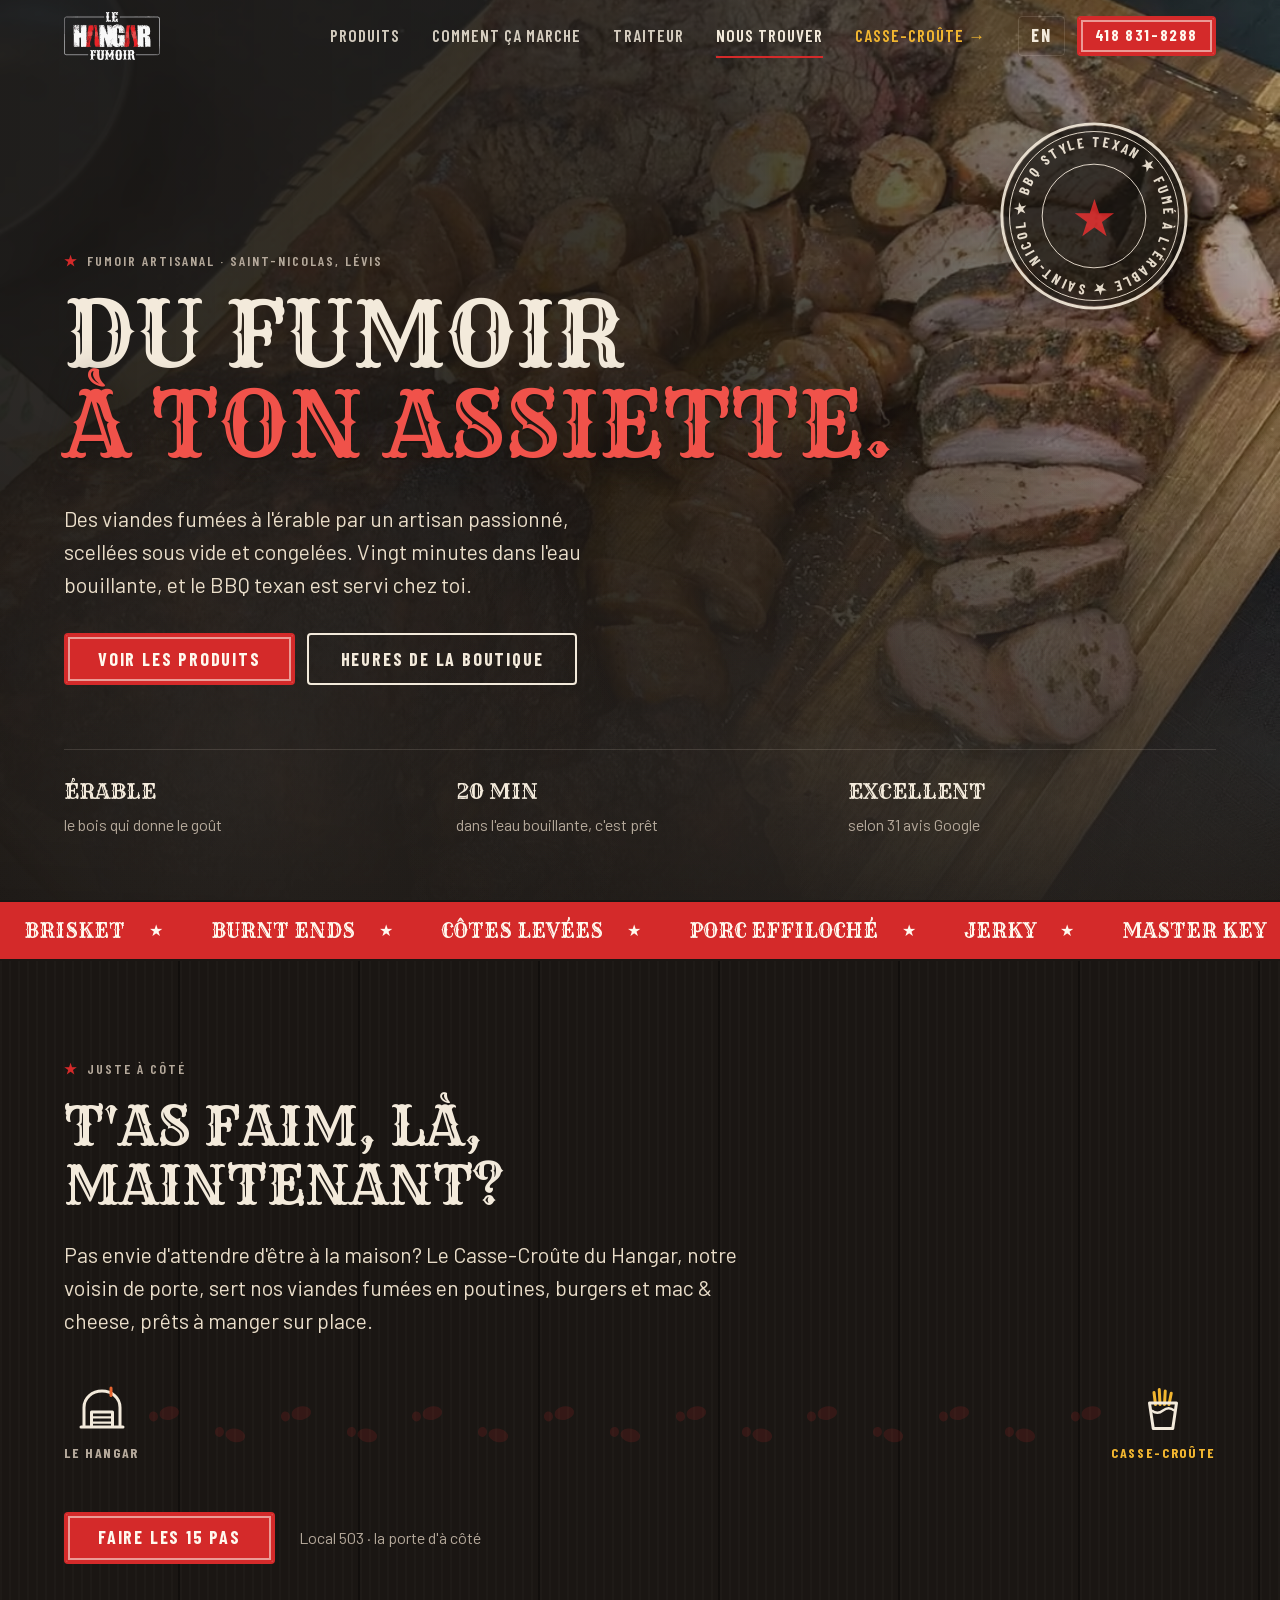
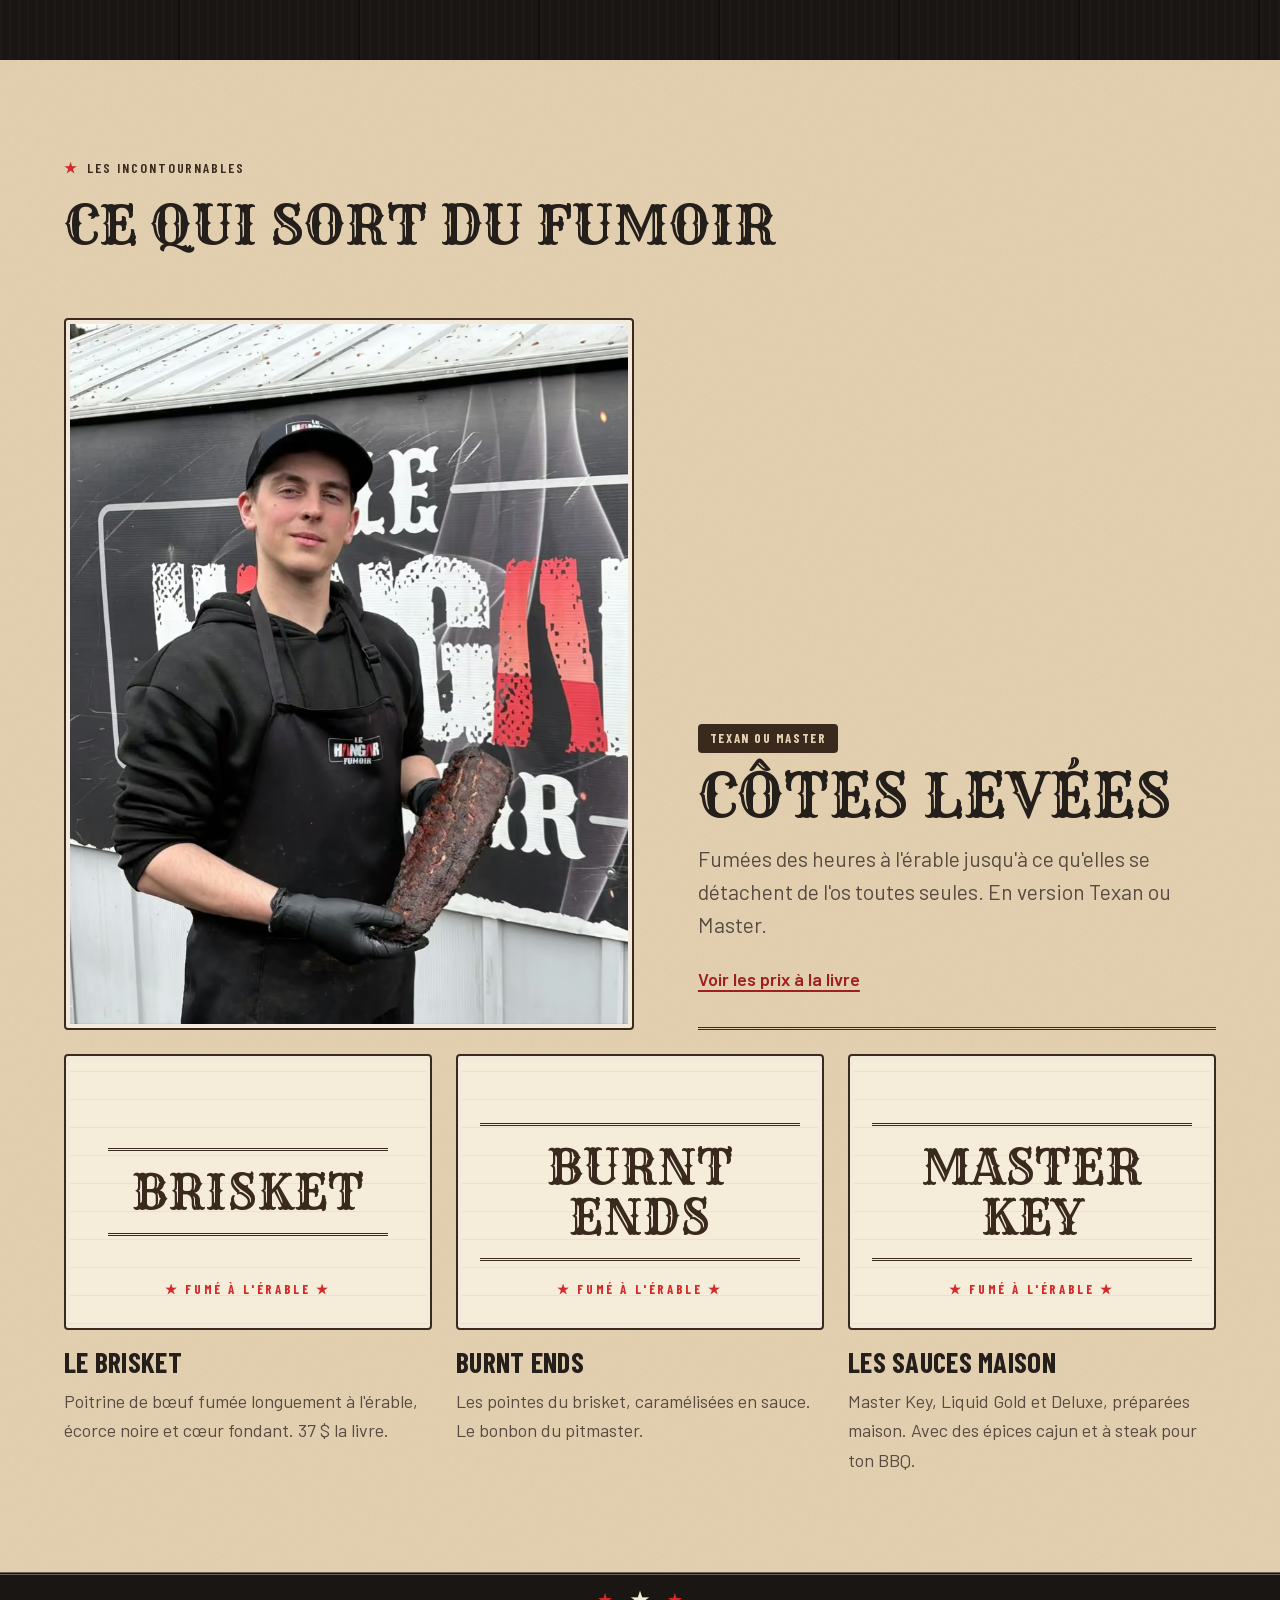
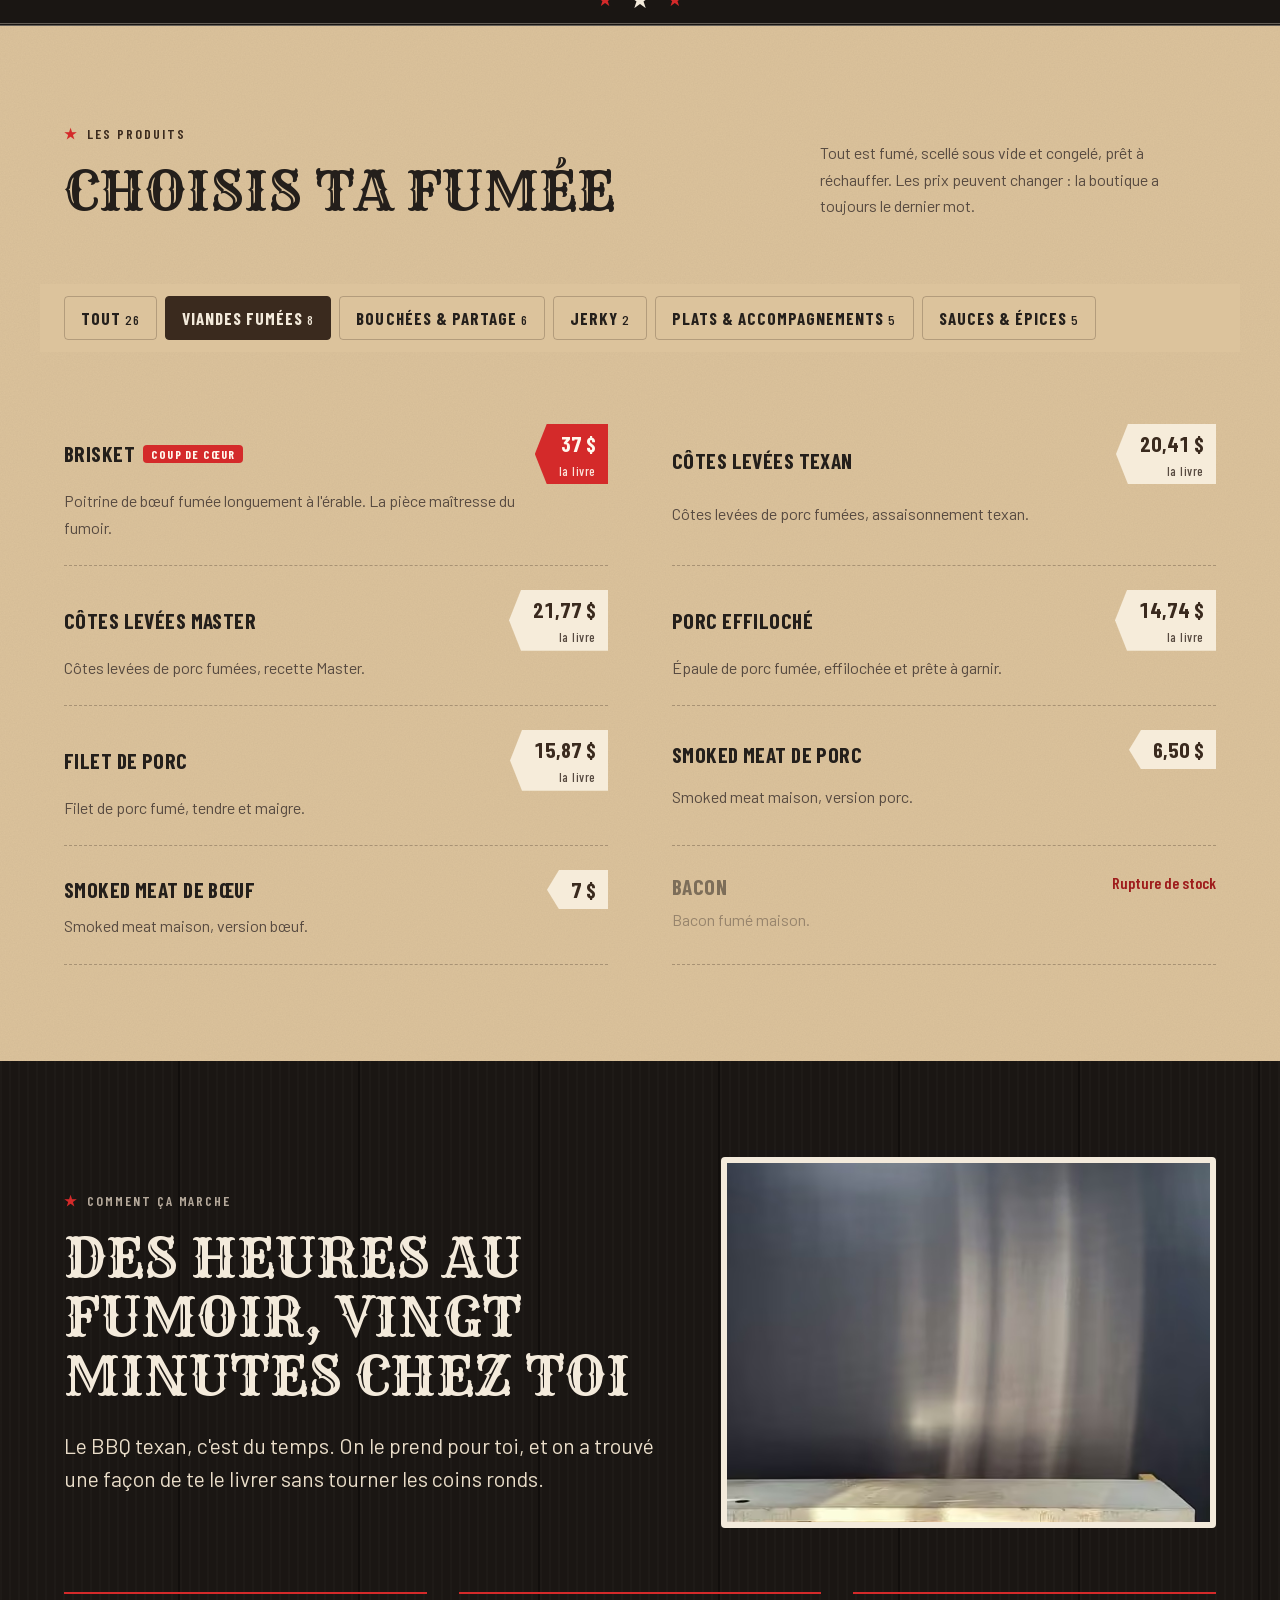
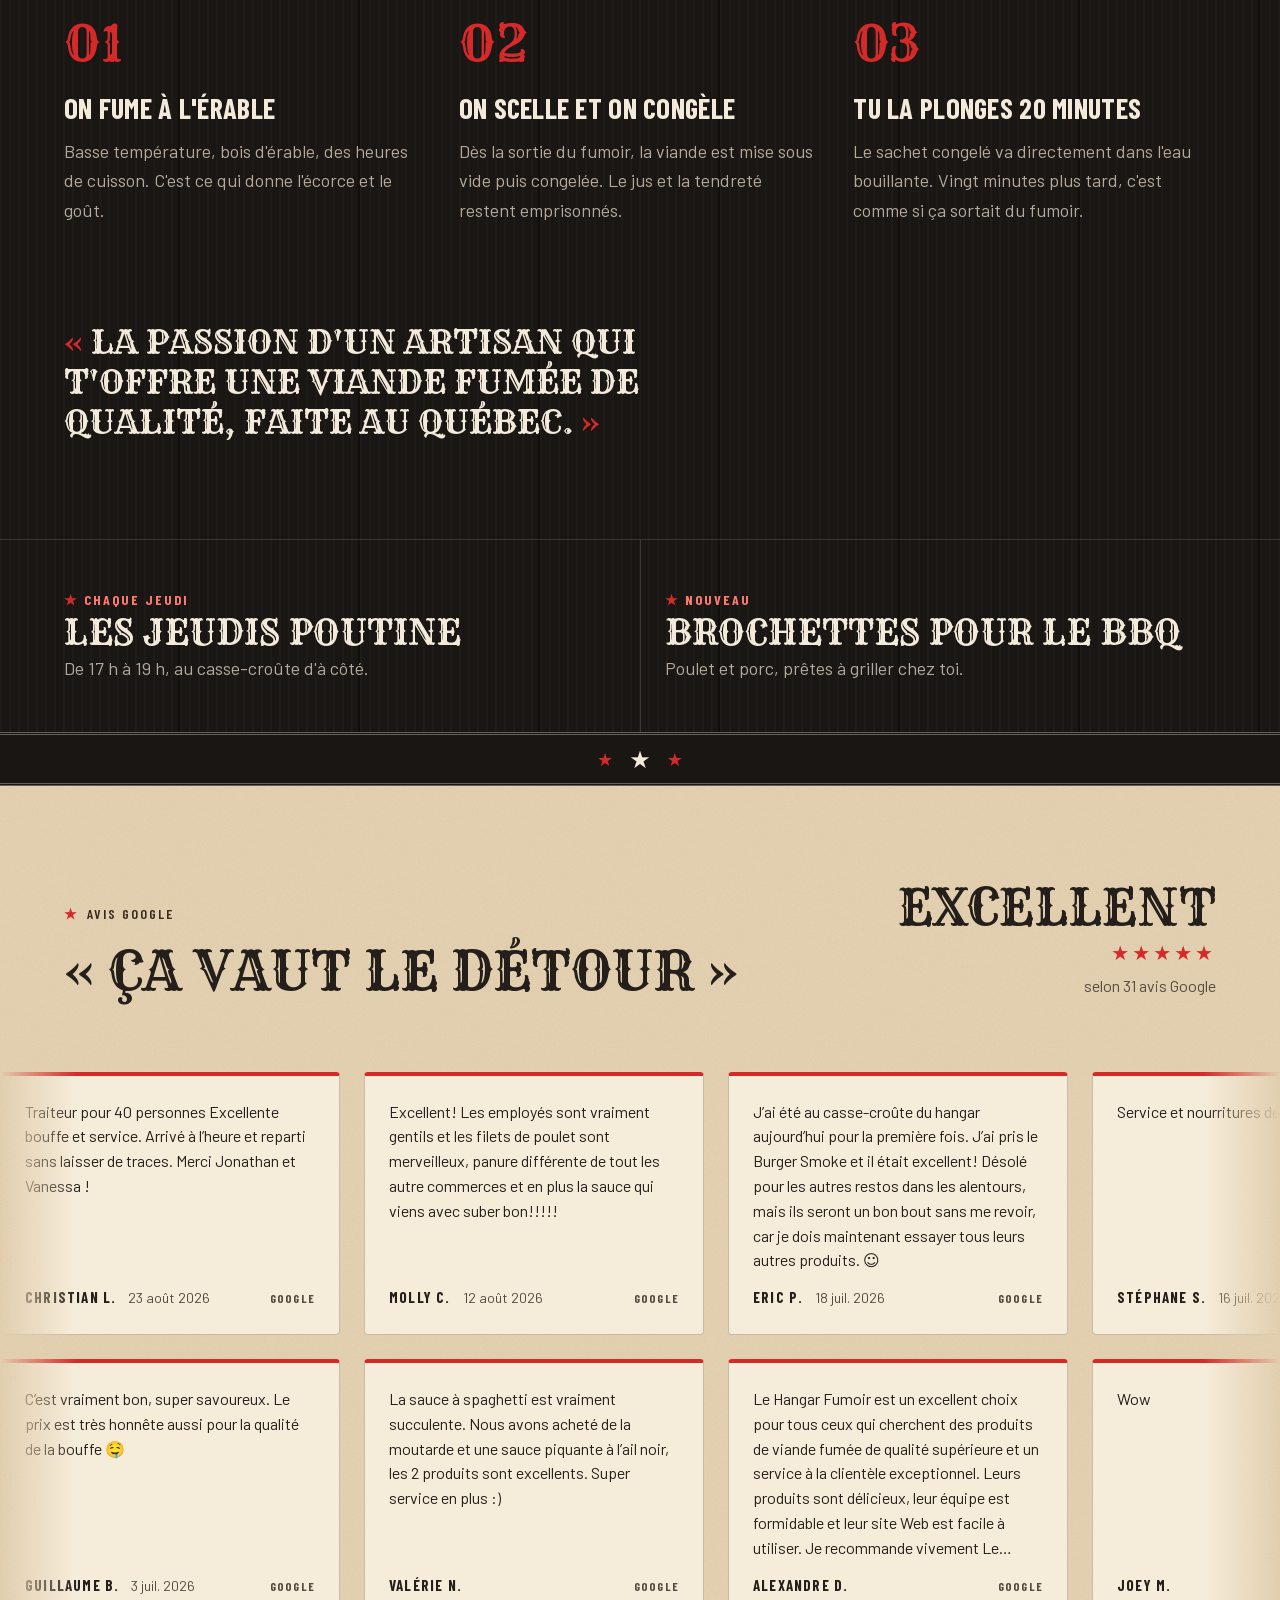
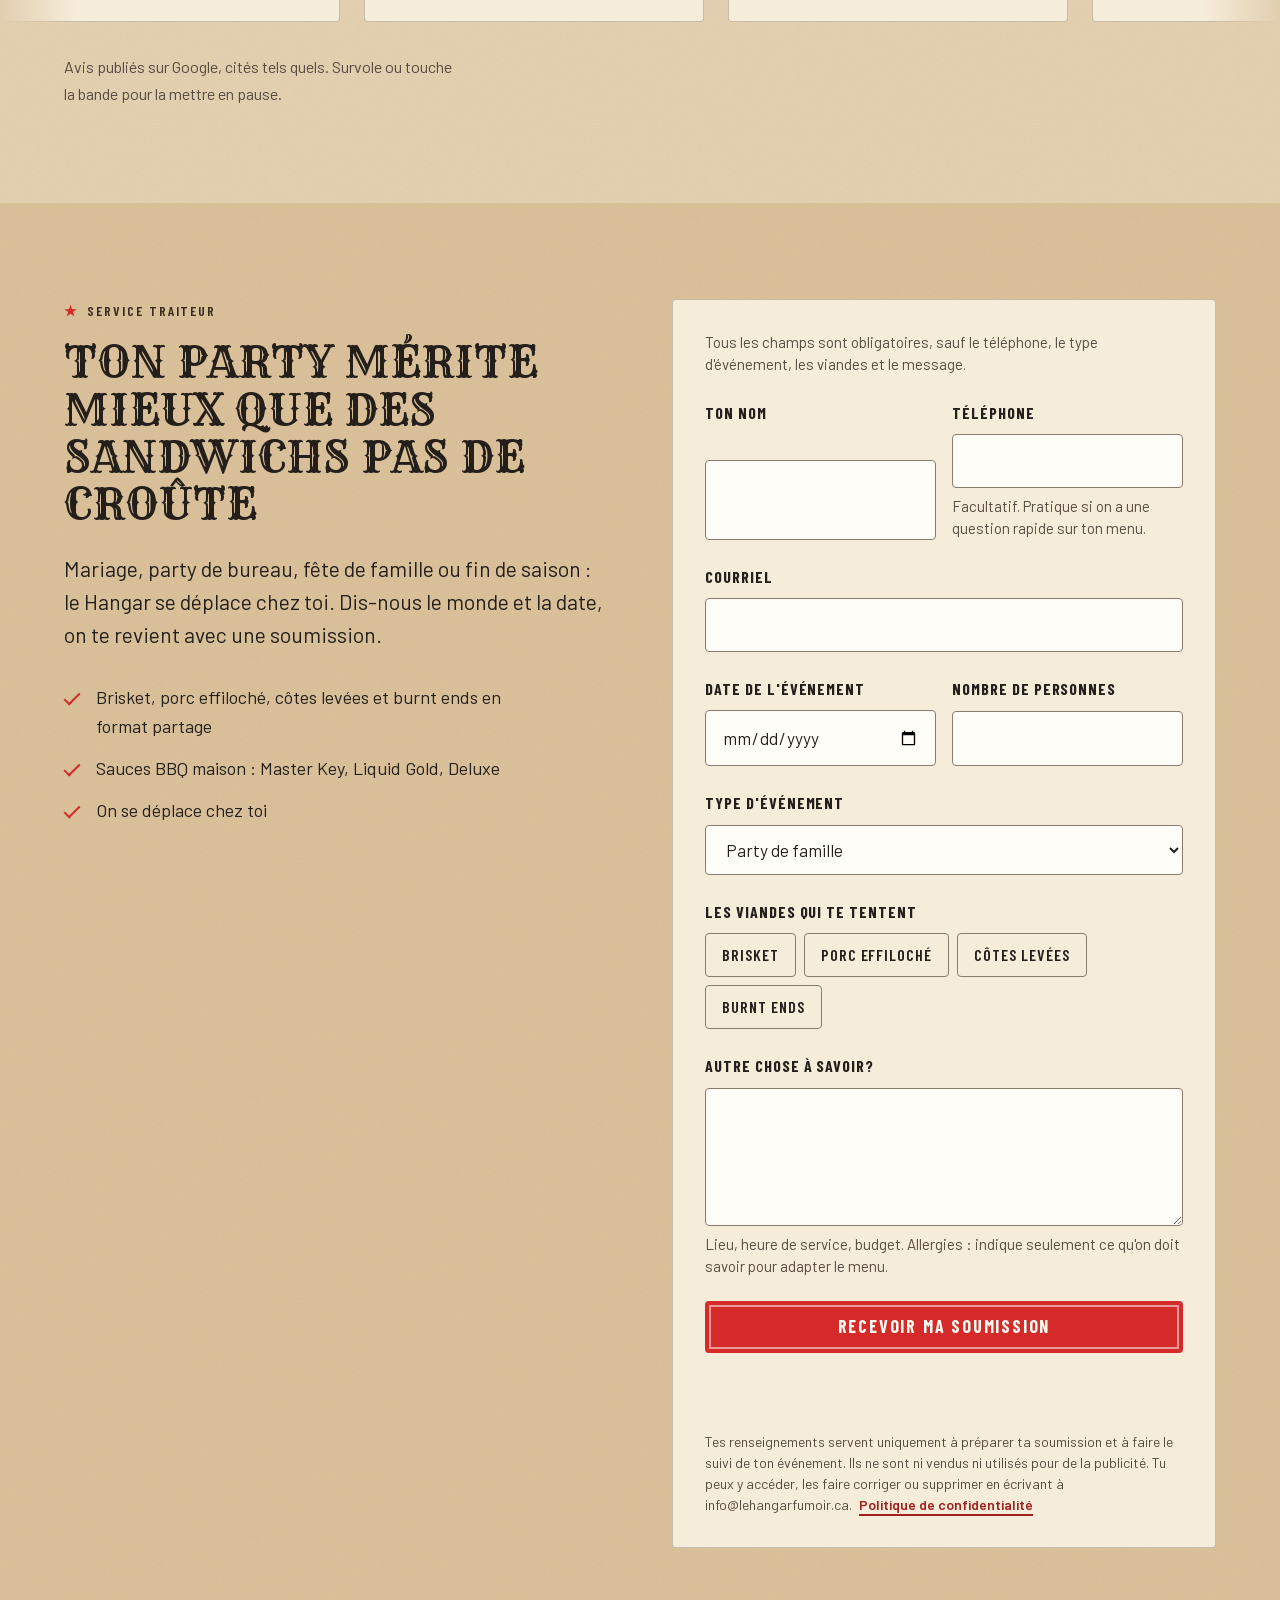
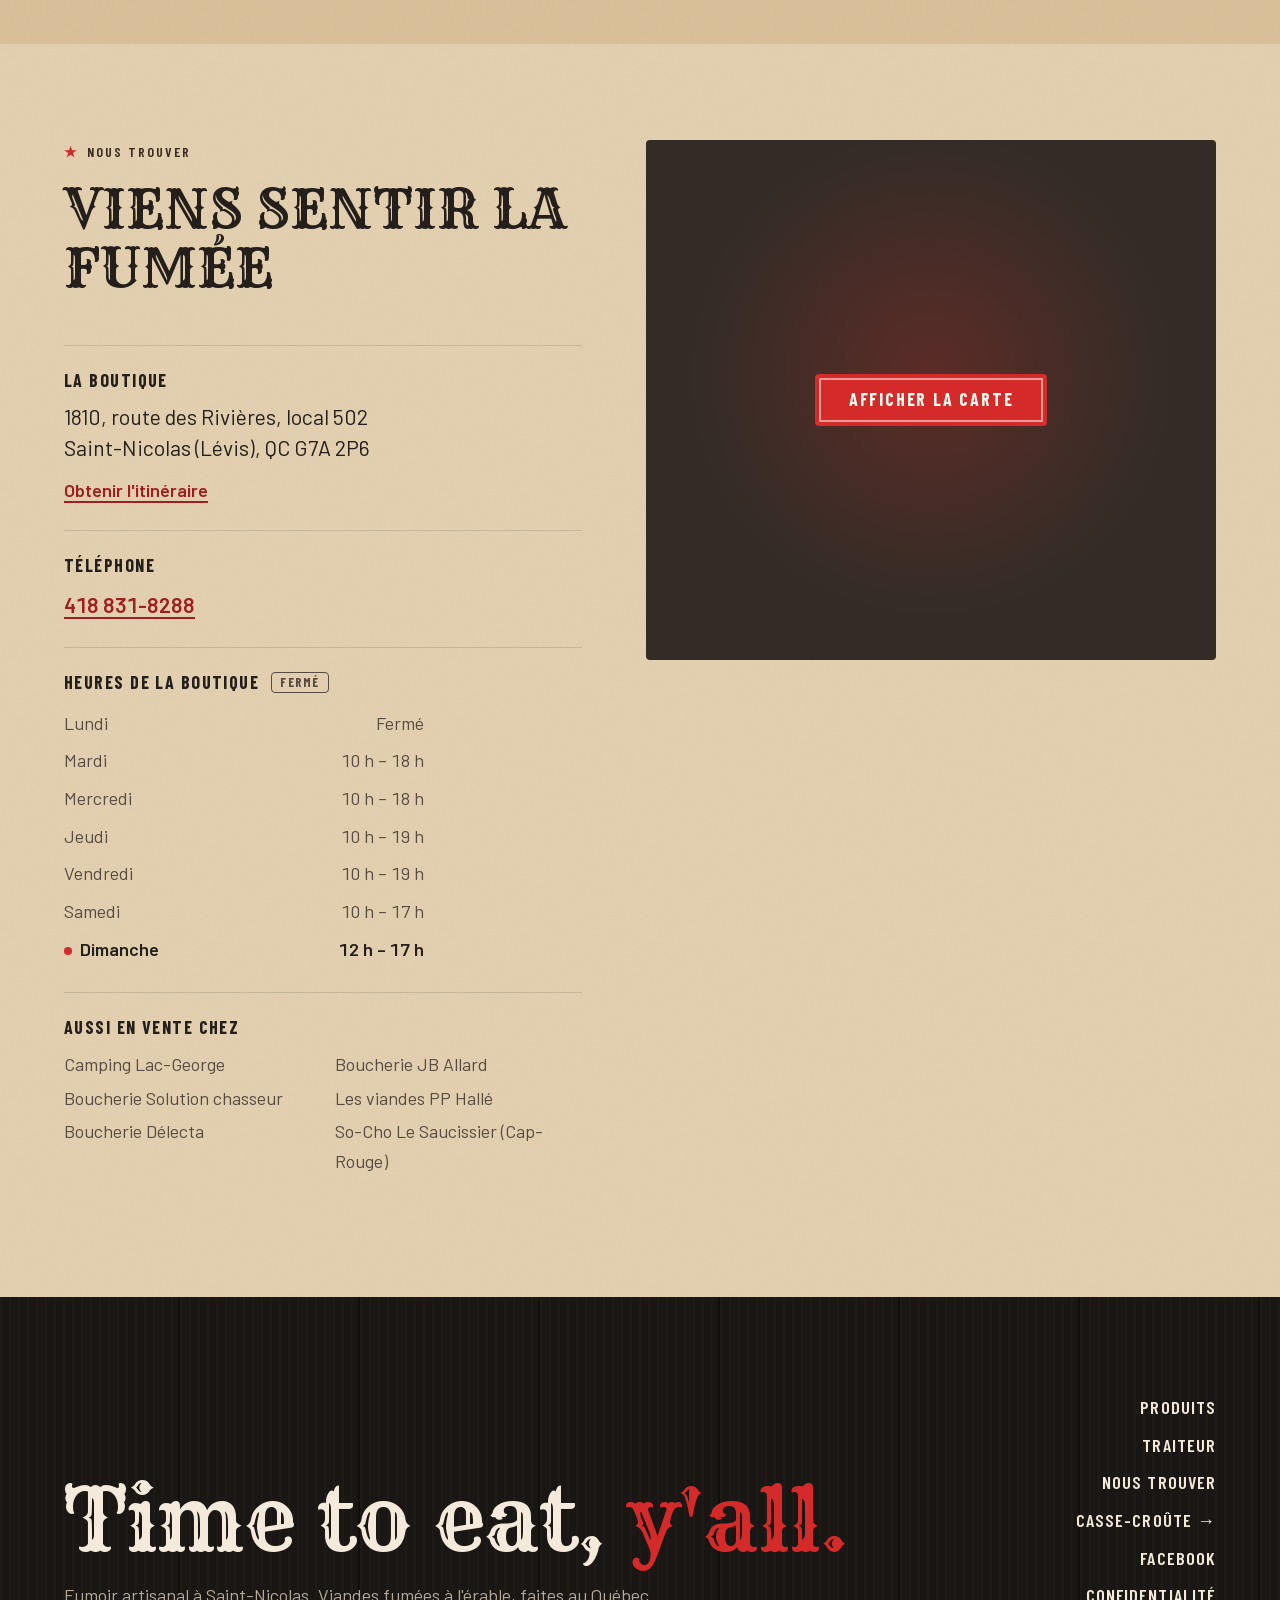
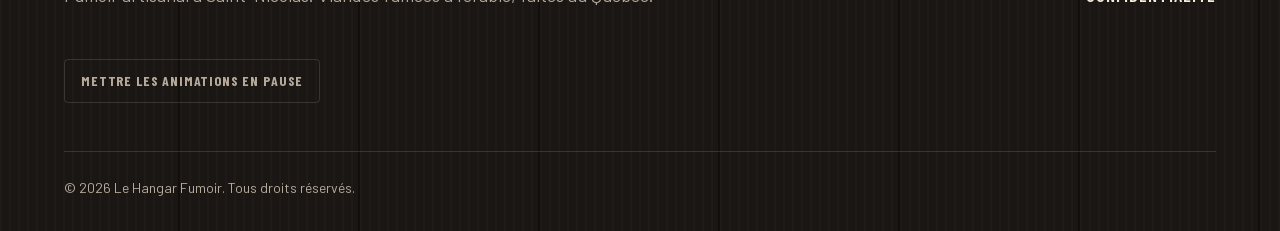
==== commit 7e3d2821: "Bande défilante de tous les avis Google sur les deux sites 18 avis pour le Hangar, 46 pour le casse-" ====
--- a/index.html
+++ b/index.html
@@ -297,21 +297,10 @@
           </div>
           <p class="rating"><strong data-i18n="facts.3a">Excellent</strong><span class="rating__stars" aria-hidden="true">★★★★★</span><span data-i18n="rev.count">selon 31 avis Google</span></p>
         </header>
-        <div class="quotes">
-          <figure class="quote reveal">
-            <blockquote lang="fr">Super service et qualité de viande incroyable. Propriétaire passionné! Ça vaut le détour!</blockquote>
-            <figcaption>Fannie C.</figcaption>
-          </figure>
-          <figure class="quote reveal">
-            <blockquote lang="fr">La qualité, la diversité des produits de même que la quantité est un excellent rapport qualité prix. La préparation est tellement simple.</blockquote>
-            <figcaption>Mai M.</figcaption>
-          </figure>
-          <figure class="quote reveal">
-            <blockquote lang="fr">Repas absolument divin, digne d'un grand restaurant!</blockquote>
-            <figcaption>Julia P.</figcaption>
-          </figure>
-        </div>
-        <p class="section__note" data-i18n="rev.note">Avis publiés sur Google, cités tels quels.</p>
+      </div>
+      <div class="reviews" data-reviews aria-label="Avis Google" data-i18n-attr="aria-label:rev.region" role="region" tabindex="0"></div>
+      <div class="wrap">
+        <p class="section__note" data-i18n="rev.note">Avis publiés sur Google, cités tels quels. Survole ou touche la bande pour la mettre en pause.</p>
       </div>
     </section>
 
@@ -474,6 +463,7 @@
 
   <script src="assets/js/config.js"></script>
   <script src="assets/js/i18n.js"></script>
+  <script src="assets/js/reviews.js"></script>
   <script src="assets/js/main.js"></script>
 </body>
 </html>
--- a/assets/css/style.css
+++ b/assets/css/style.css
@@ -688,3 +688,33 @@
   background: var(--charbon-3) radial-gradient(circle at 50% 45%, rgba(212, 42, 42, .25), transparent 60%);
   text-decoration: none;
 }
+
+/* ==========================================================================
+   Bande d'avis Google : deux rangées qui défilent en sens inverse
+   ========================================================================== */
+.reviews { display: grid; gap: var(--s5); overflow: hidden; padding-block: var(--s2) var(--s6);
+  -webkit-mask-image: linear-gradient(90deg, transparent, #000 6%, #000 94%, transparent);
+          mask-image: linear-gradient(90deg, transparent, #000 6%, #000 94%, transparent); }
+.reviews:focus-visible { outline-offset: -3px; }
+.rev-row { overflow: hidden; }
+.rev-track { display: flex; width: max-content; gap: var(--s5); animation: rev-scroll var(--dur, 90s) linear infinite; }
+.rev-dup { display: flex; gap: var(--s5); }
+.rev-row--rev .rev-track { animation-direction: reverse; }
+.reviews:hover .rev-track, .reviews:focus-within .rev-track, .reviews:active .rev-track { animation-play-state: paused; }
+@keyframes rev-scroll { to { transform: translateX(calc(-50% - var(--s5) / 2)); } }
+.rev {
+  margin: 0; flex: none; width: min(340px, 78vw); display: flex; flex-direction: column; gap: var(--s3);
+  padding: var(--s5); background: #FFFCF6; border: 1px solid var(--ligne-clair); border-top: 4px solid var(--braise);
+  border-radius: var(--radius);
+}
+.rev__stars { color: var(--braise); letter-spacing: .15em; font-size: 1rem; }
+.rev blockquote { margin: 0; font-size: 1rem; line-height: 1.55; display: -webkit-box; -webkit-line-clamp: 7; -webkit-box-orient: vertical; overflow: hidden; }
+.rev figcaption { margin-top: auto; display: flex; flex-wrap: wrap; align-items: baseline; gap: var(--s1) var(--s3); font-size: .875rem; color: var(--gris); }
+.rev figcaption strong { font-family: var(--f-label); font-weight: 700; letter-spacing: .08em; text-transform: uppercase; color: var(--encre); font-size: .9375rem; }
+.rev__g { margin-left: auto; font-family: var(--f-label); font-weight: 700; letter-spacing: .1em; text-transform: uppercase; font-size: .75rem; }
+@media (prefers-reduced-motion: reduce) {
+  .reviews { -webkit-mask-image: none; mask-image: none; overflow-x: auto; }
+  .rev-row { overflow: visible; }
+  .rev-track { animation: none; }
+  .rev-dup { display: none; }
+}
--- a/assets/css/texan.css
+++ b/assets/css/texan.css
@@ -211,3 +211,5 @@
 .tx .item--out .item__price--ask { color: #9E1C1C; }
 .tx .promo__k { color: #FF7A6E; }
 .brand-stamp svg { animation-duration: 40s; }
+.tx .rev { background: #F6ECDA; border-color: rgba(58, 42, 30, .25); border-top-color: var(--braise); }
+.tx .rev__stars { color: var(--braise); }
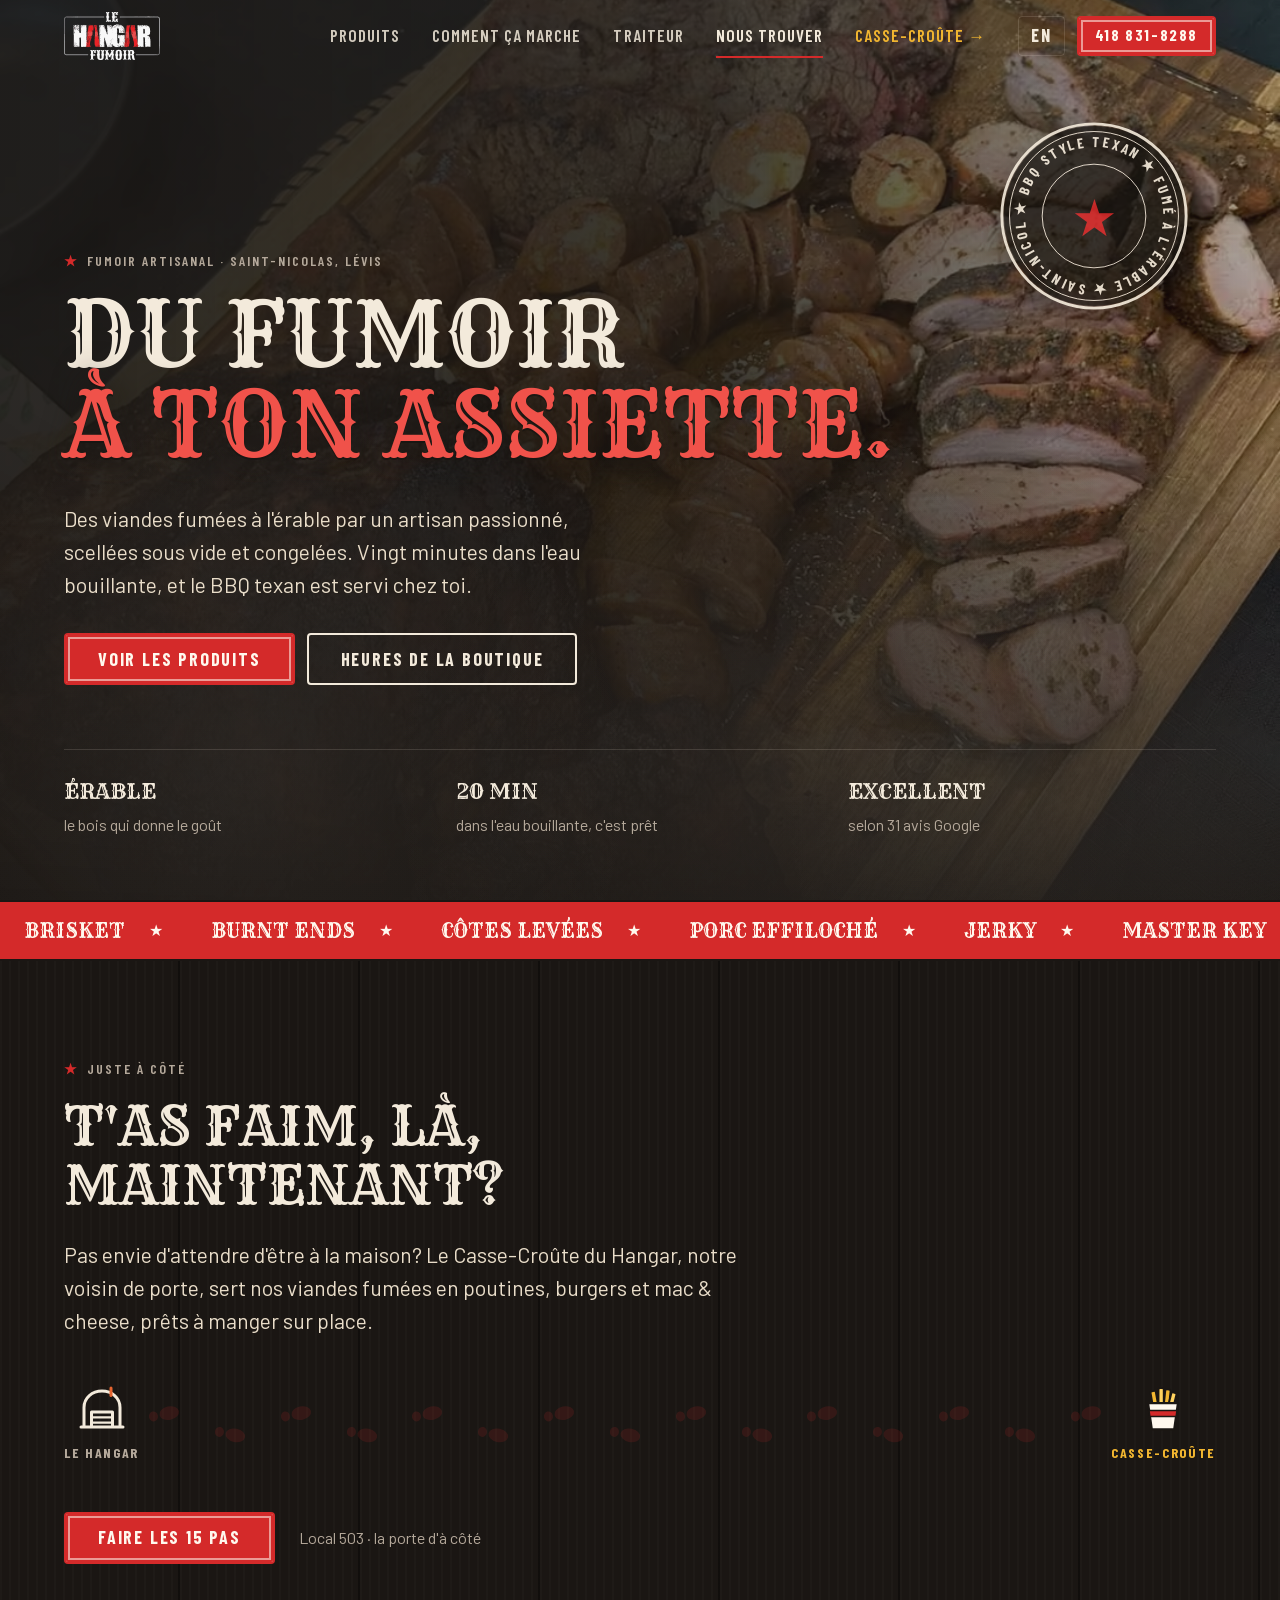
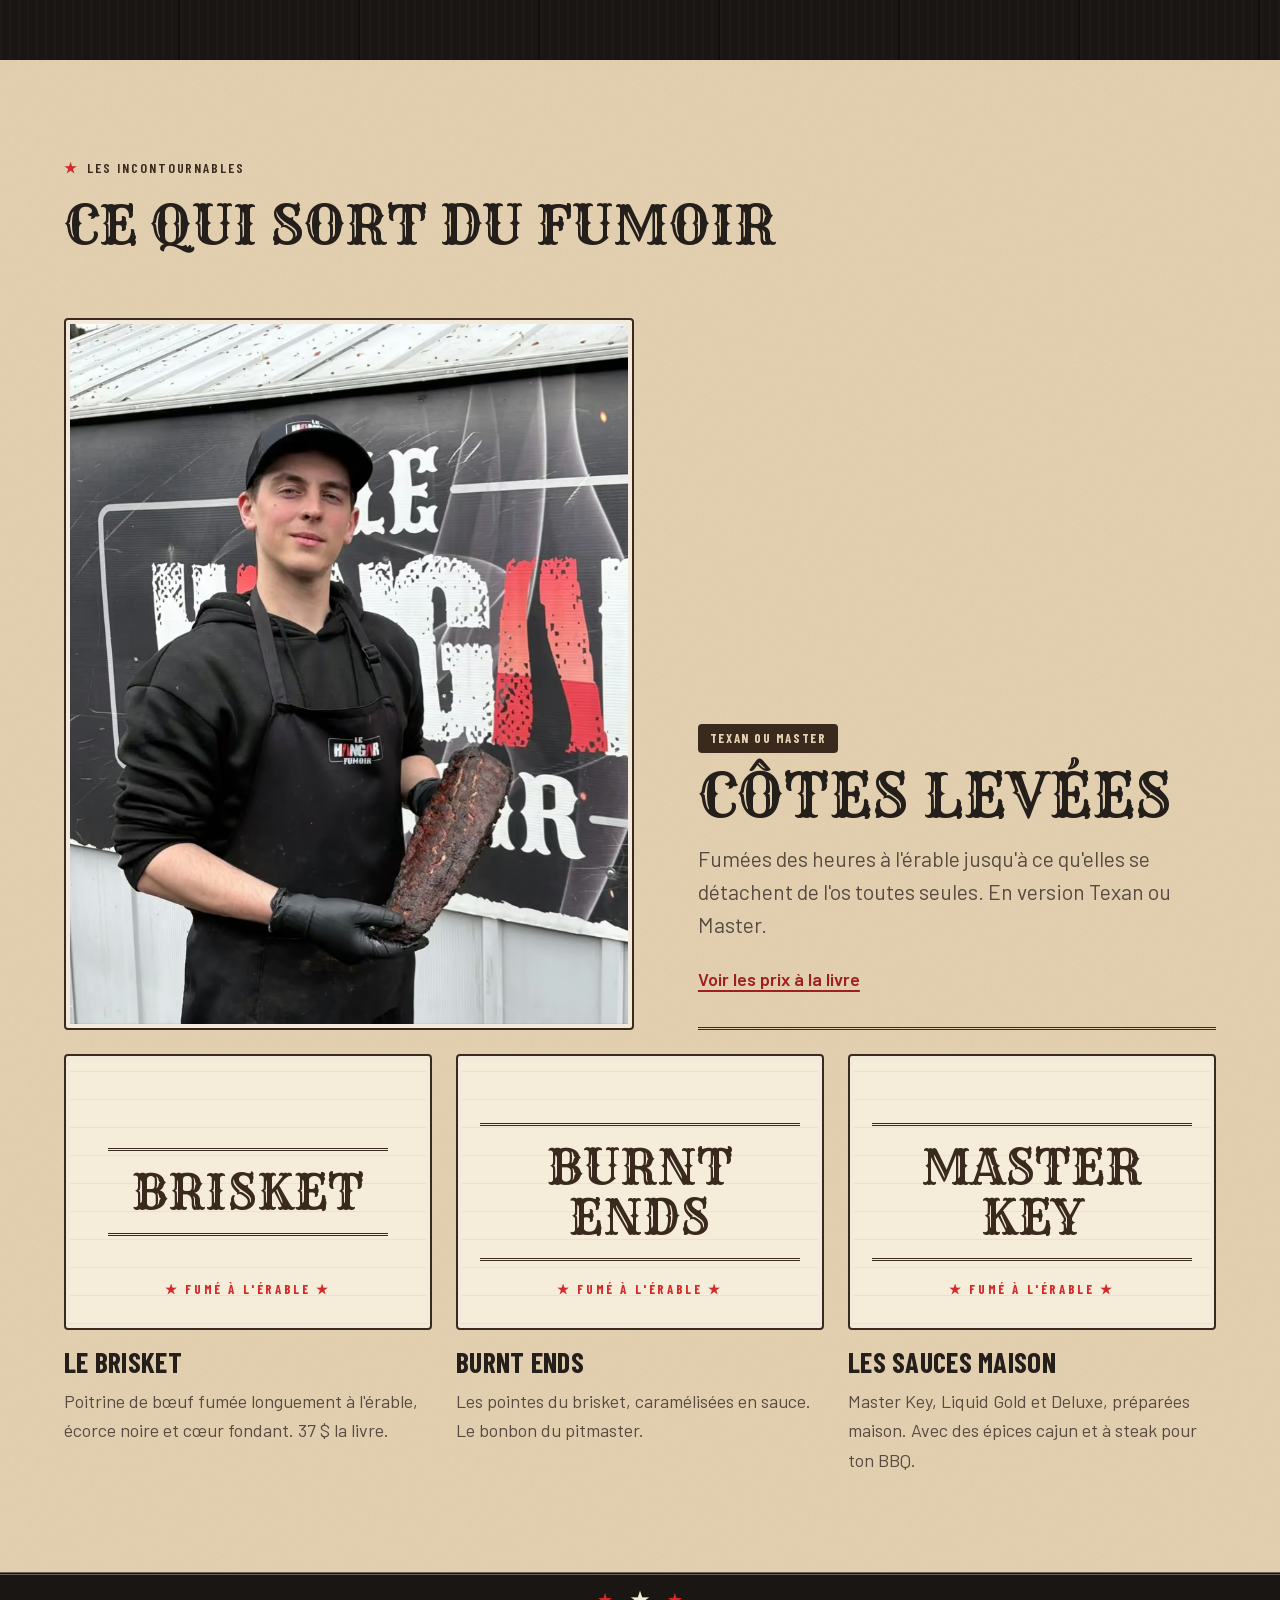
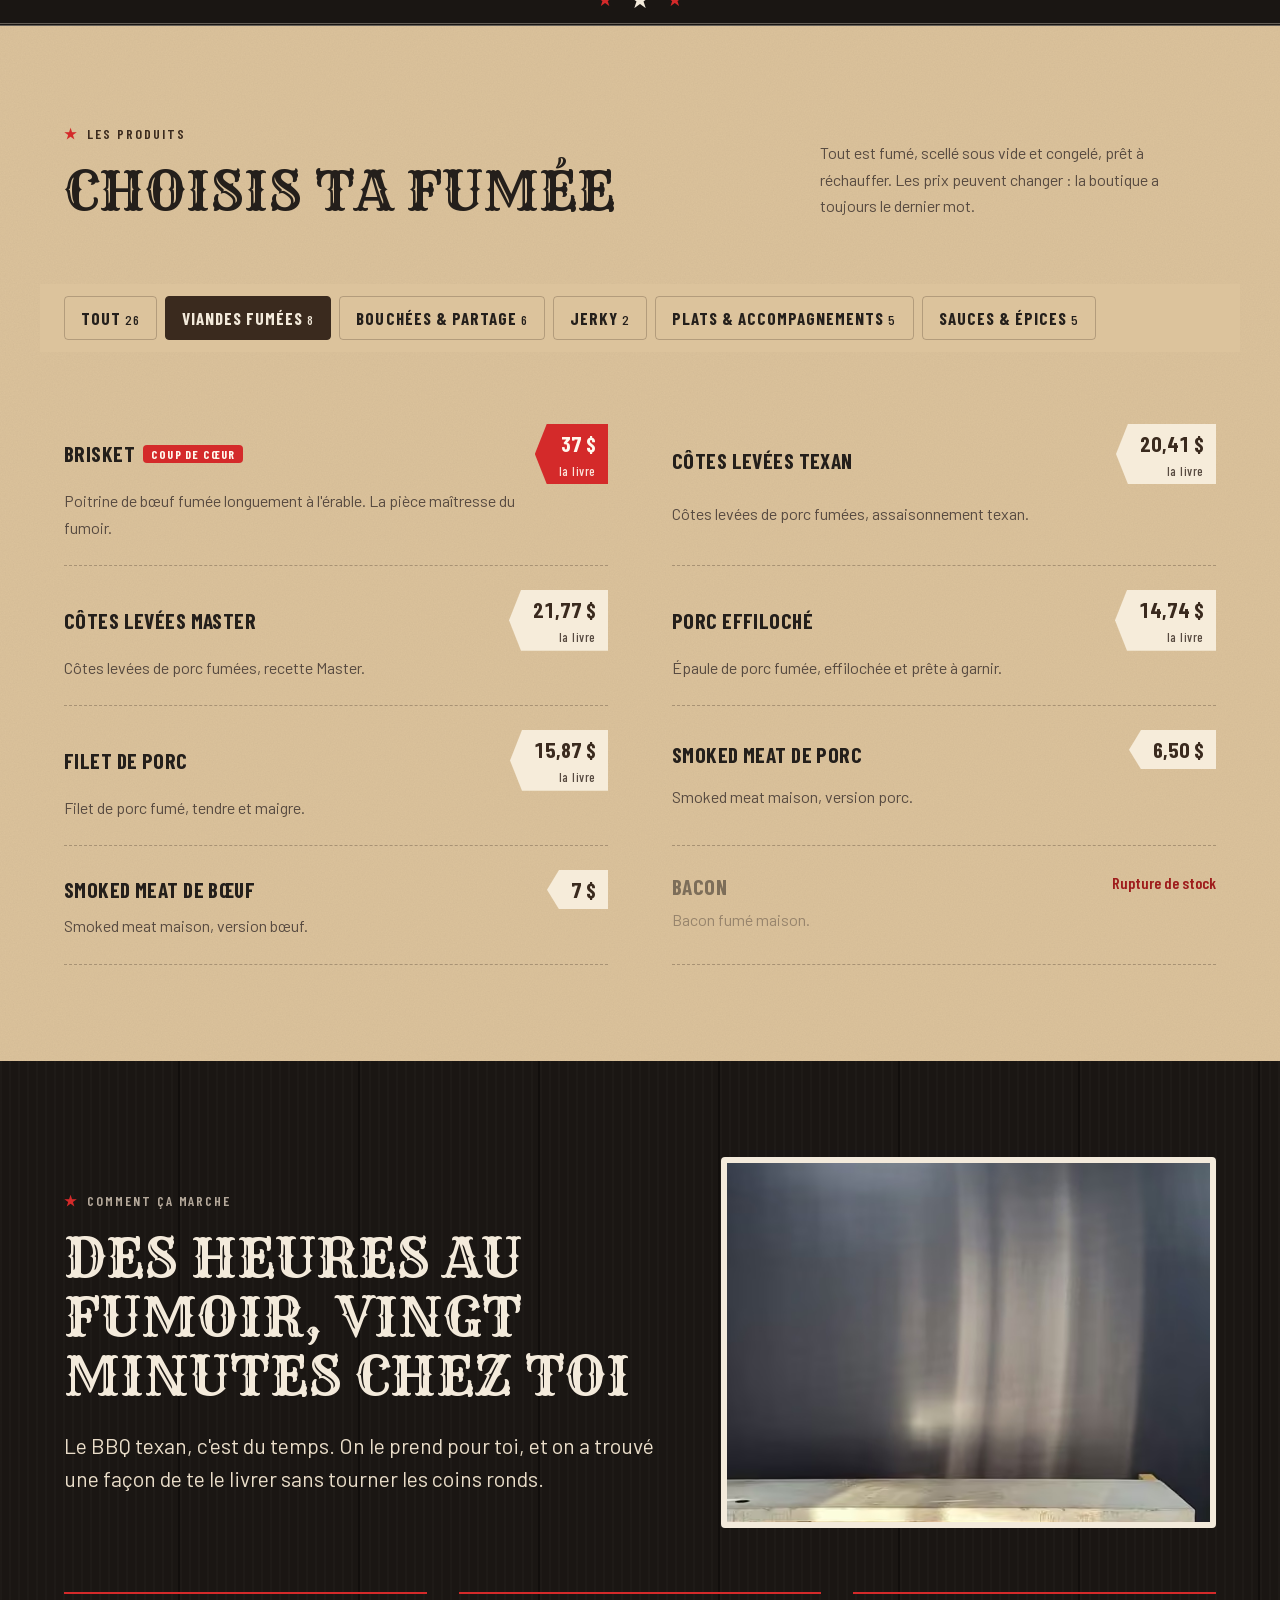
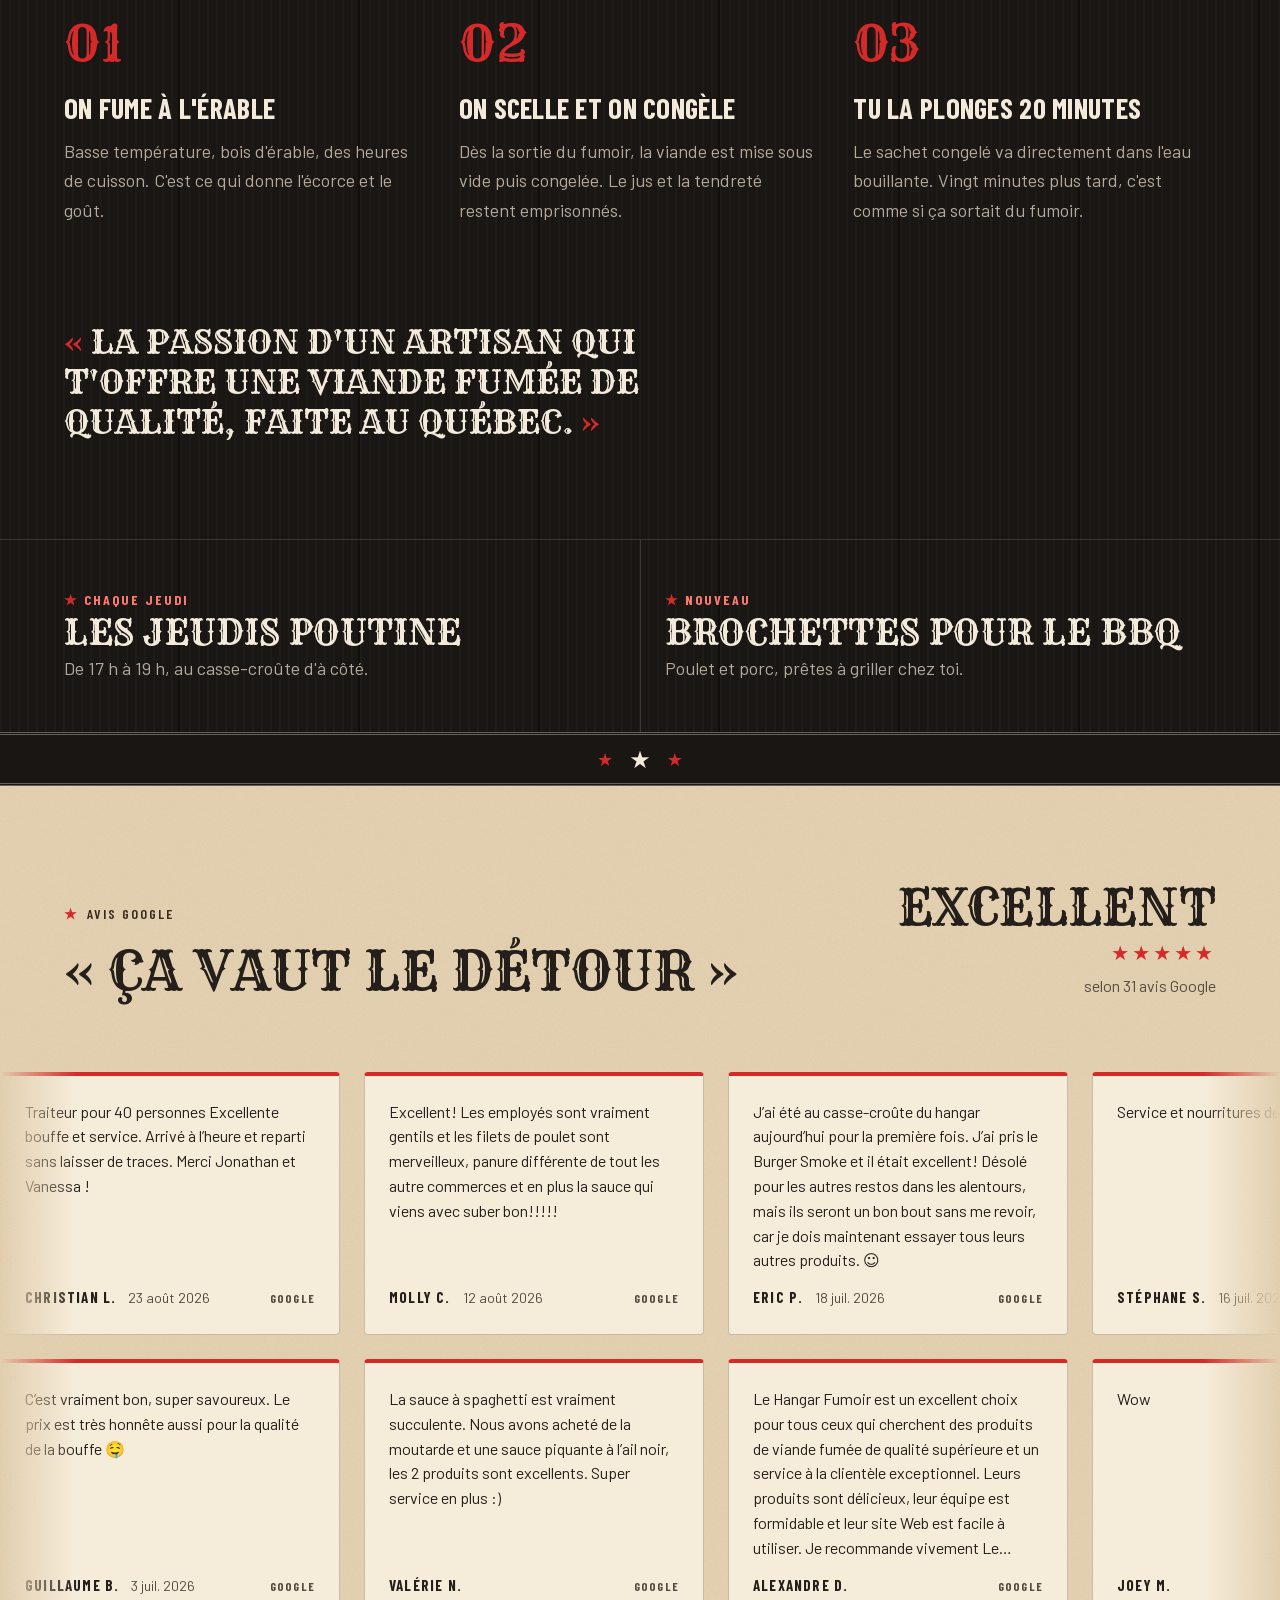
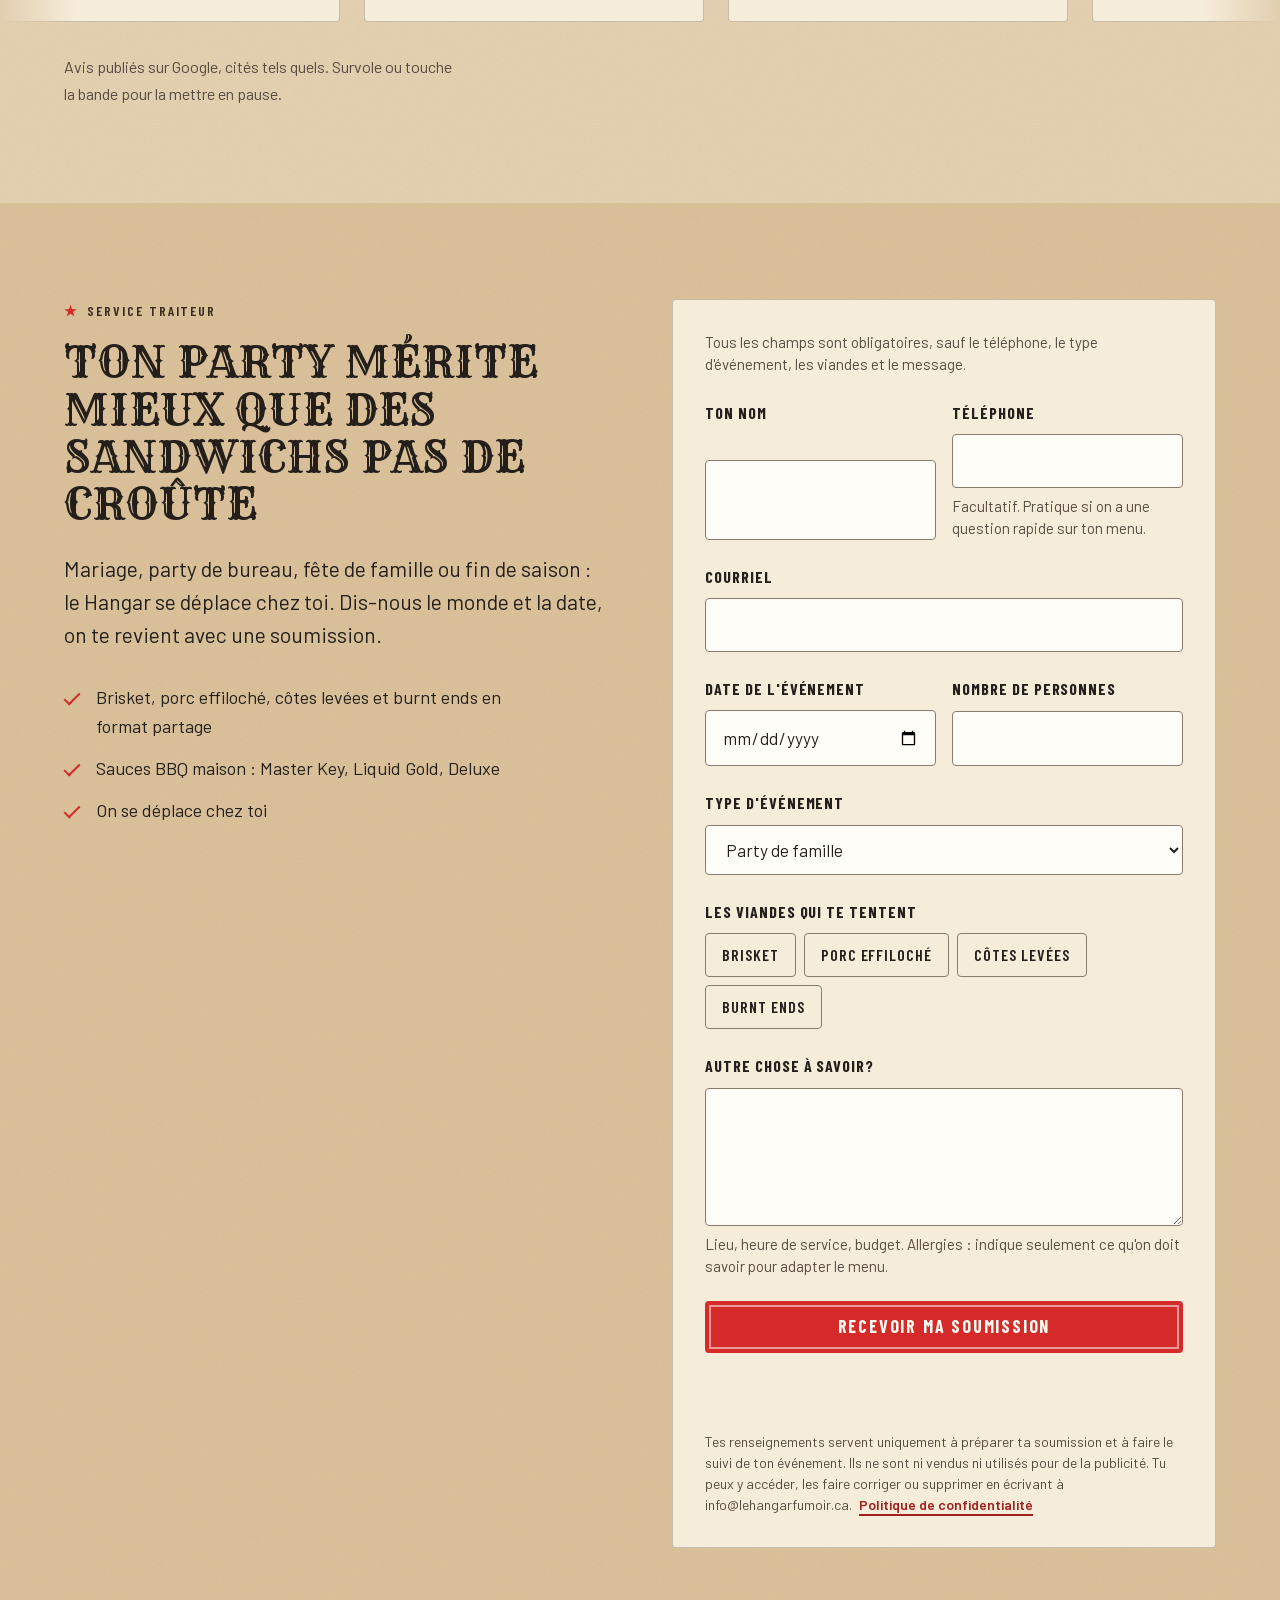
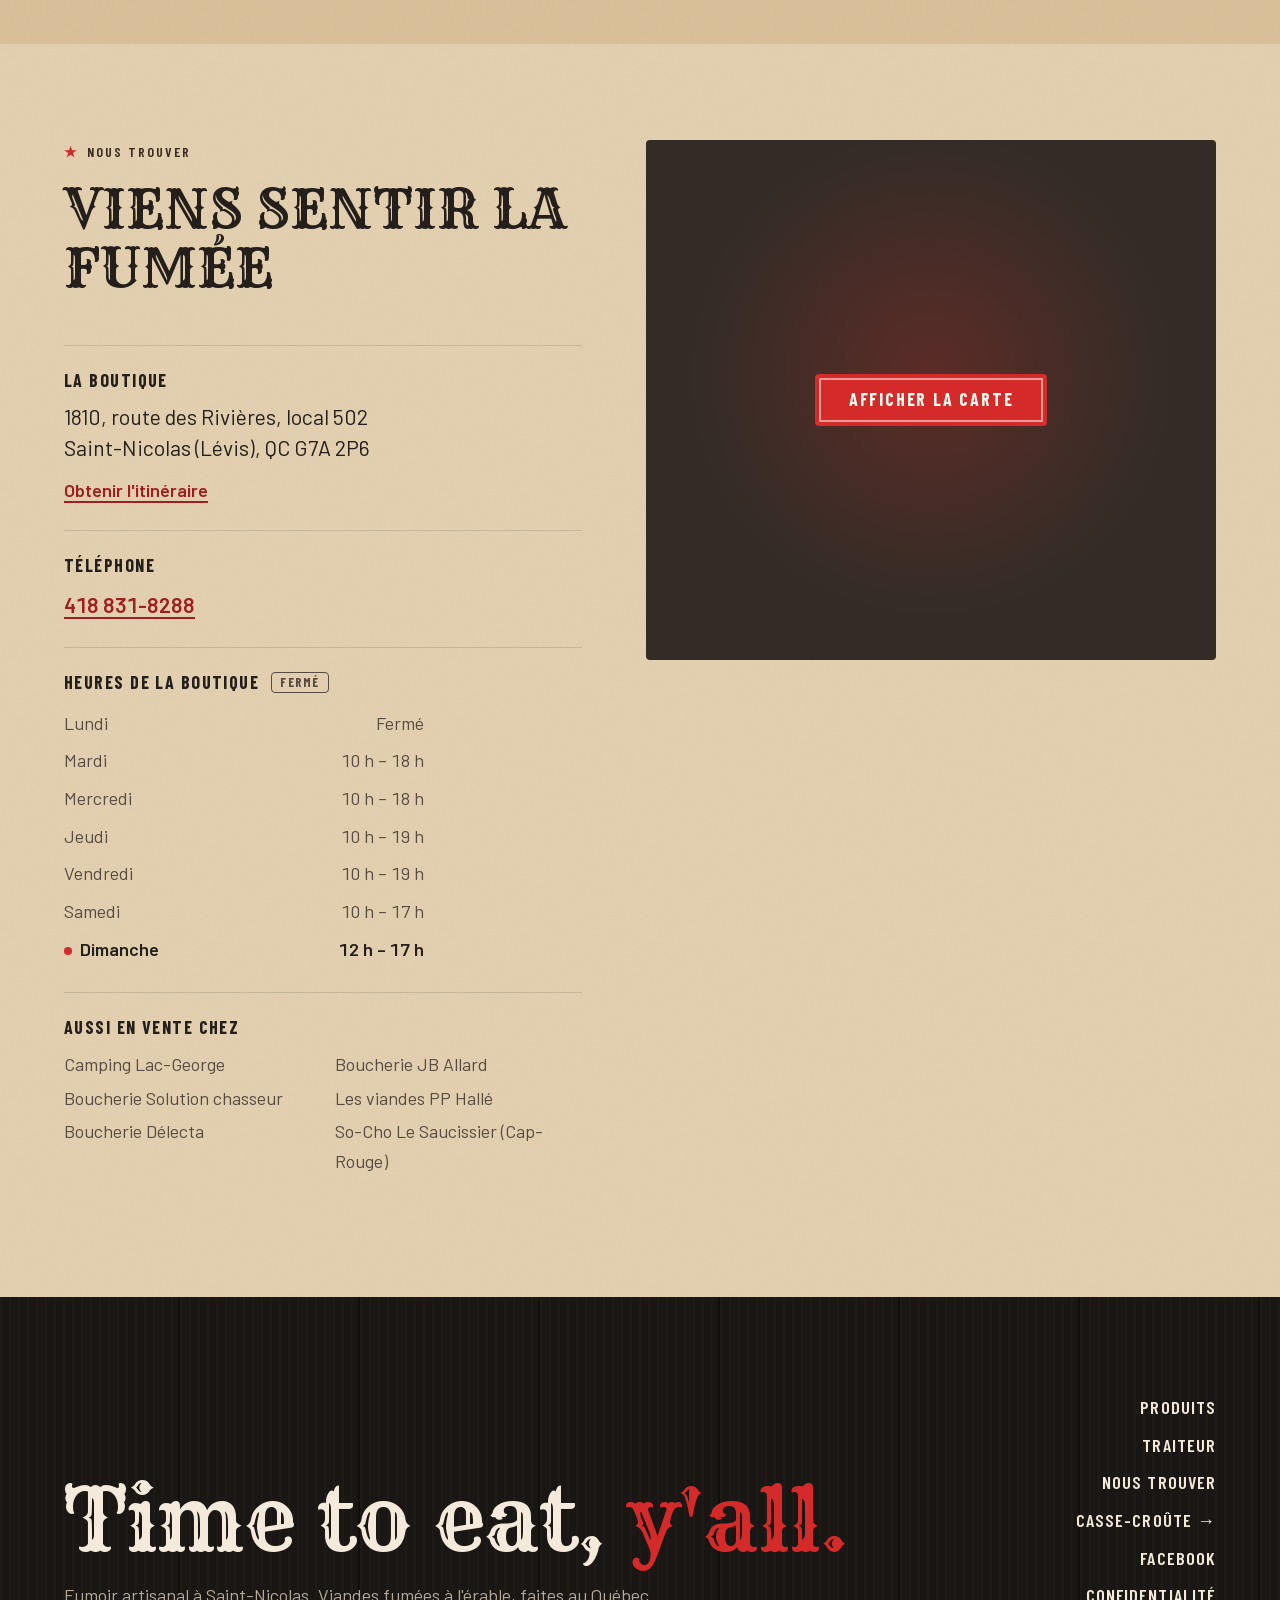
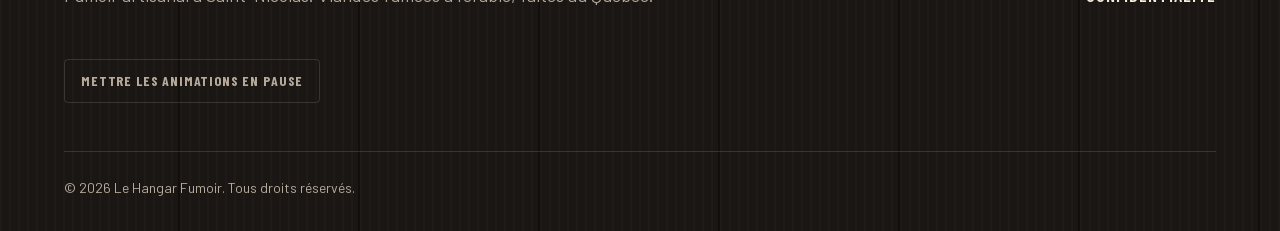
==== commit a781bf4f: "Nouveau logo du casse-croûte partout, renommé pour contourner le cache des navigateurs Co-Authored-B" ====
--- a/index.html
+++ b/index.html
@@ -152,7 +152,7 @@
           </div>
           <div class="steps15__path" data-count="15"></div>
           <div class="steps15__end steps15__end--cc">
-            <img src="assets/img/logo-cc.svg" alt="" width="40" height="40">
+            <img src="assets/img/logo-cc-v2.svg" alt="" width="40" height="40">
             <span>Casse-croûte</span>
           </div>
         </div>
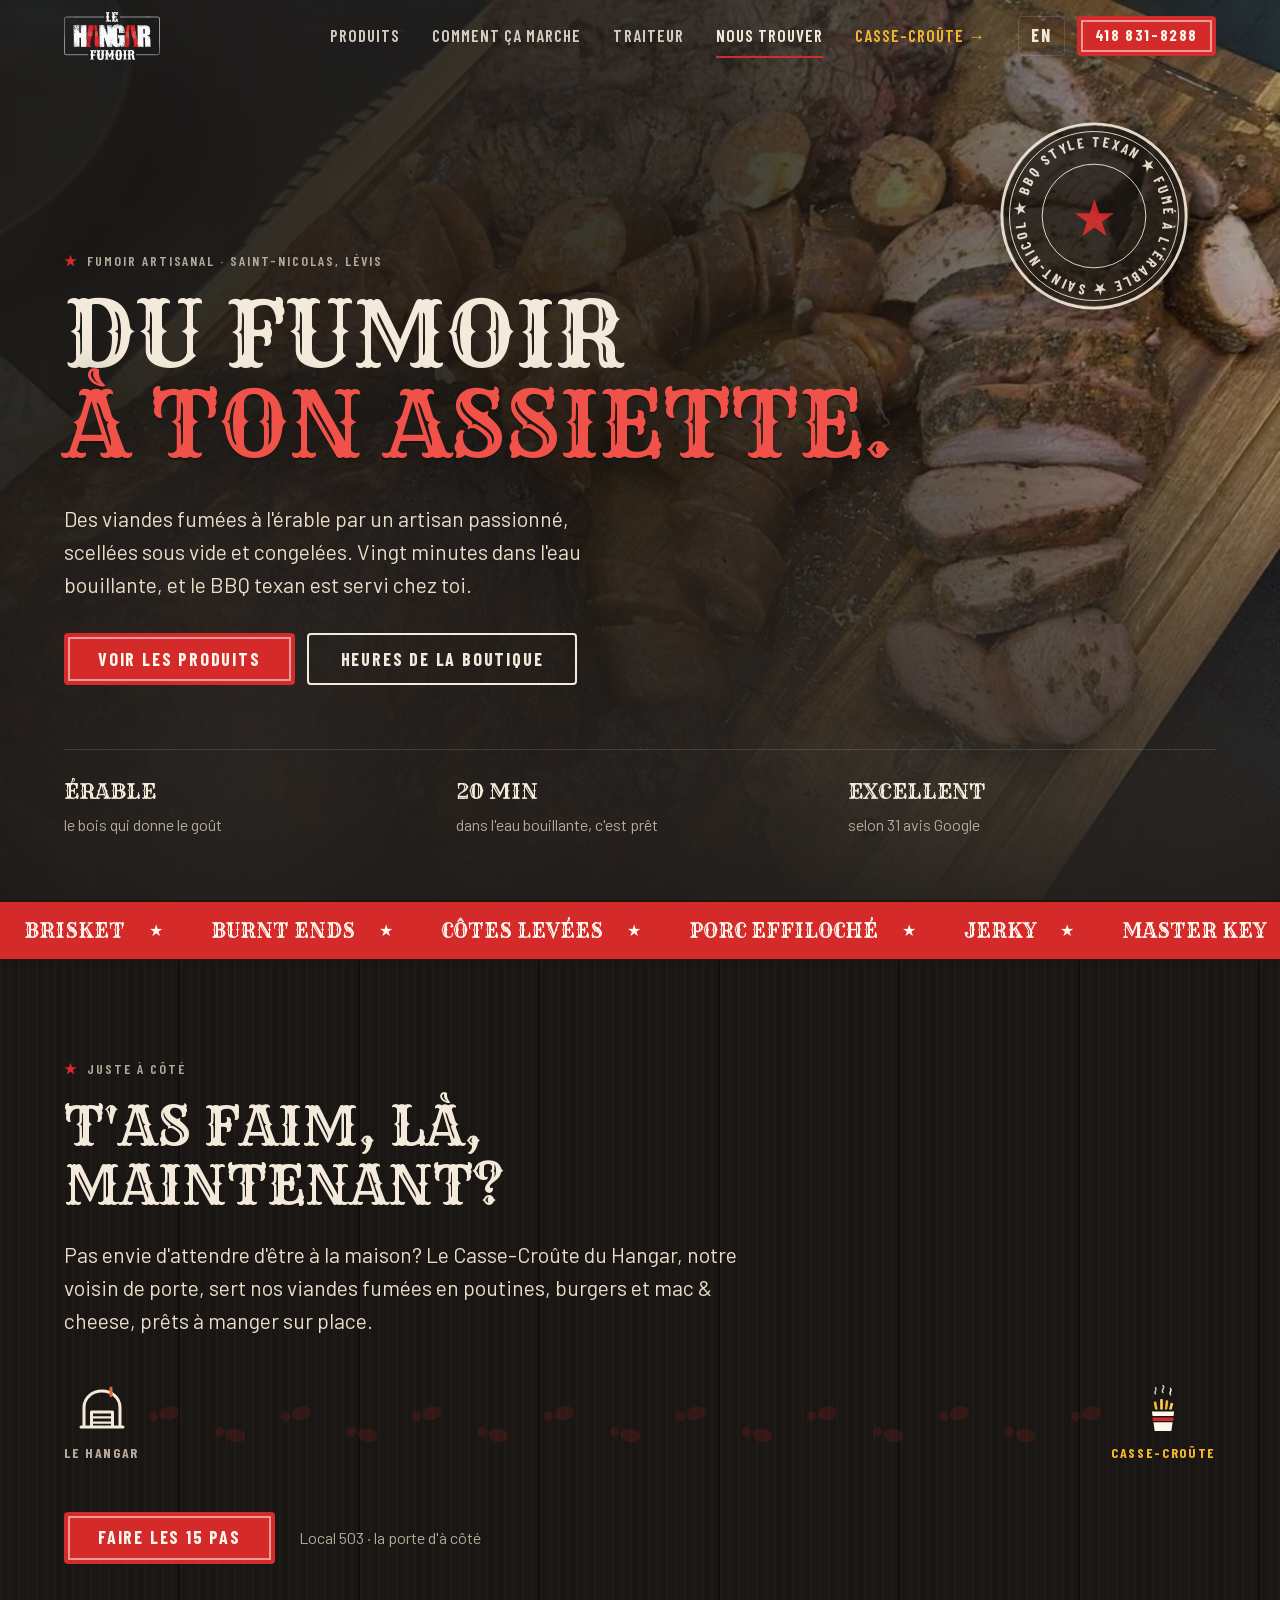
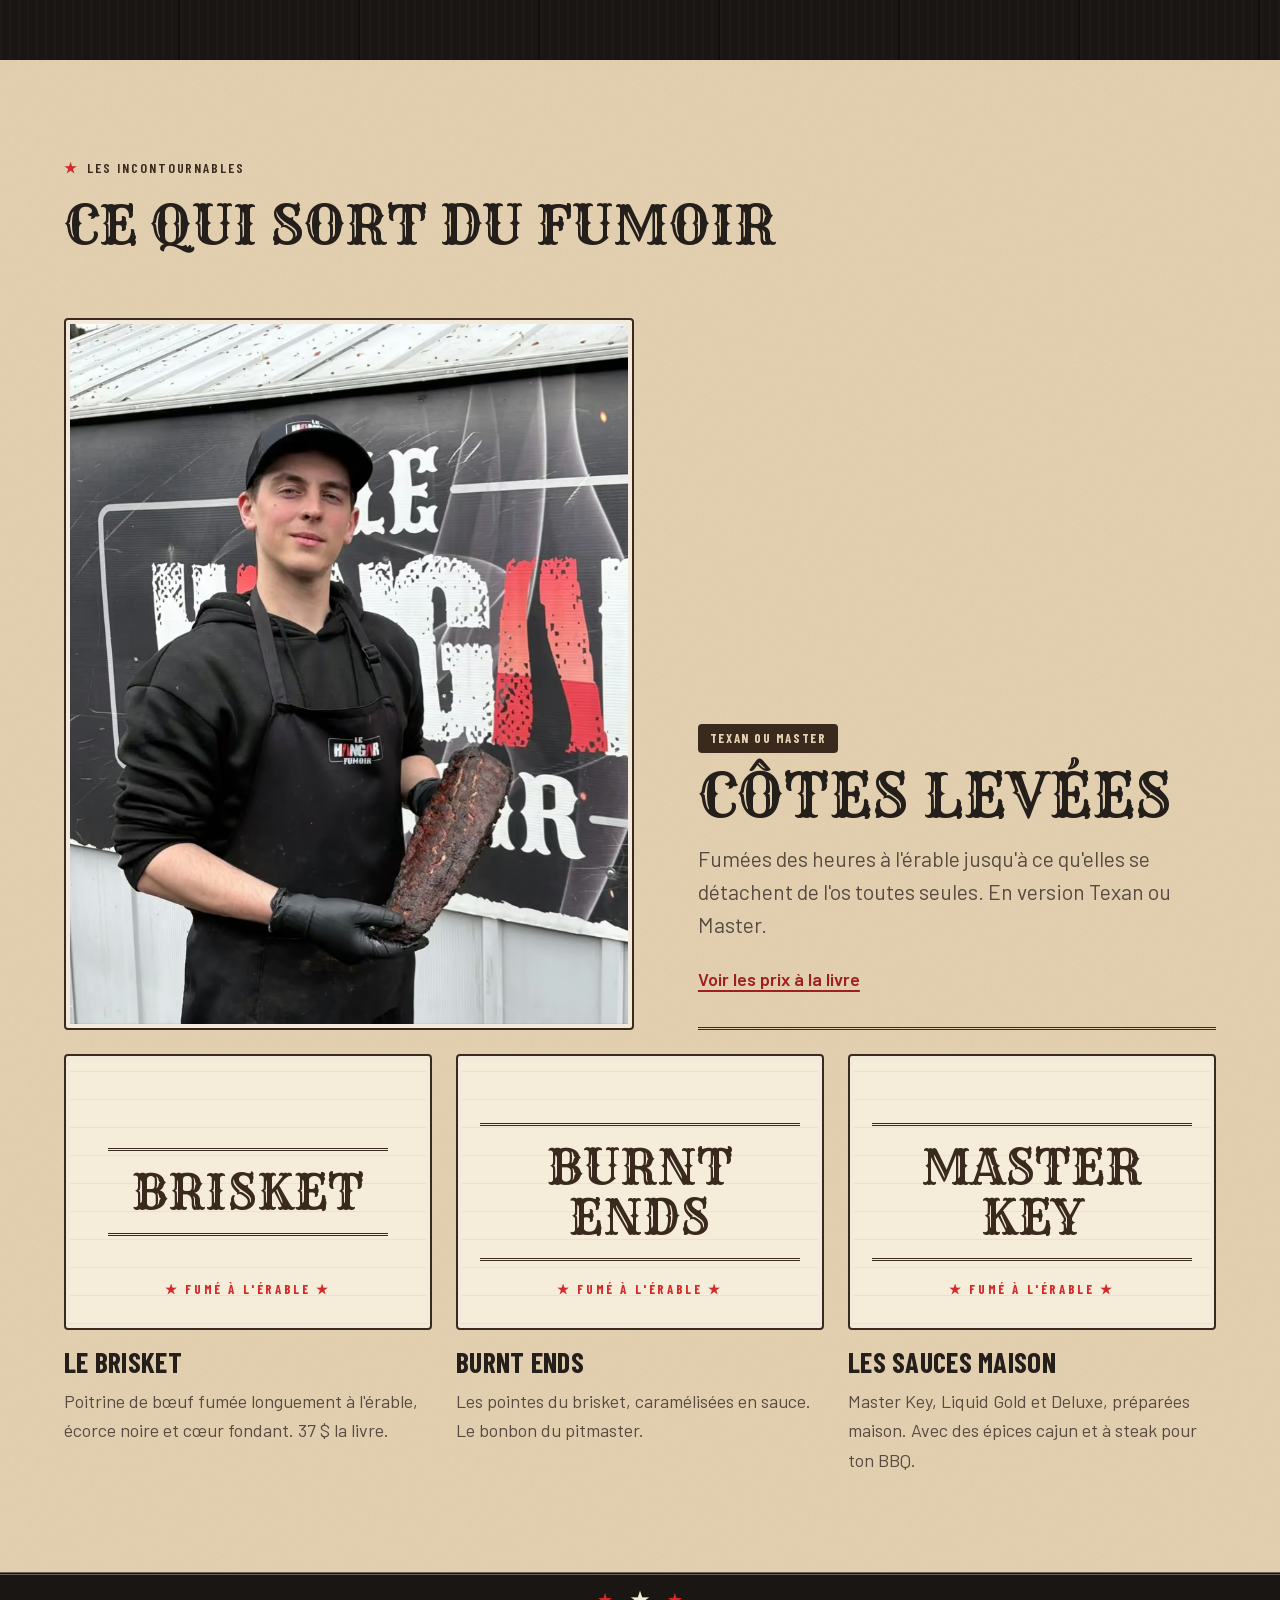
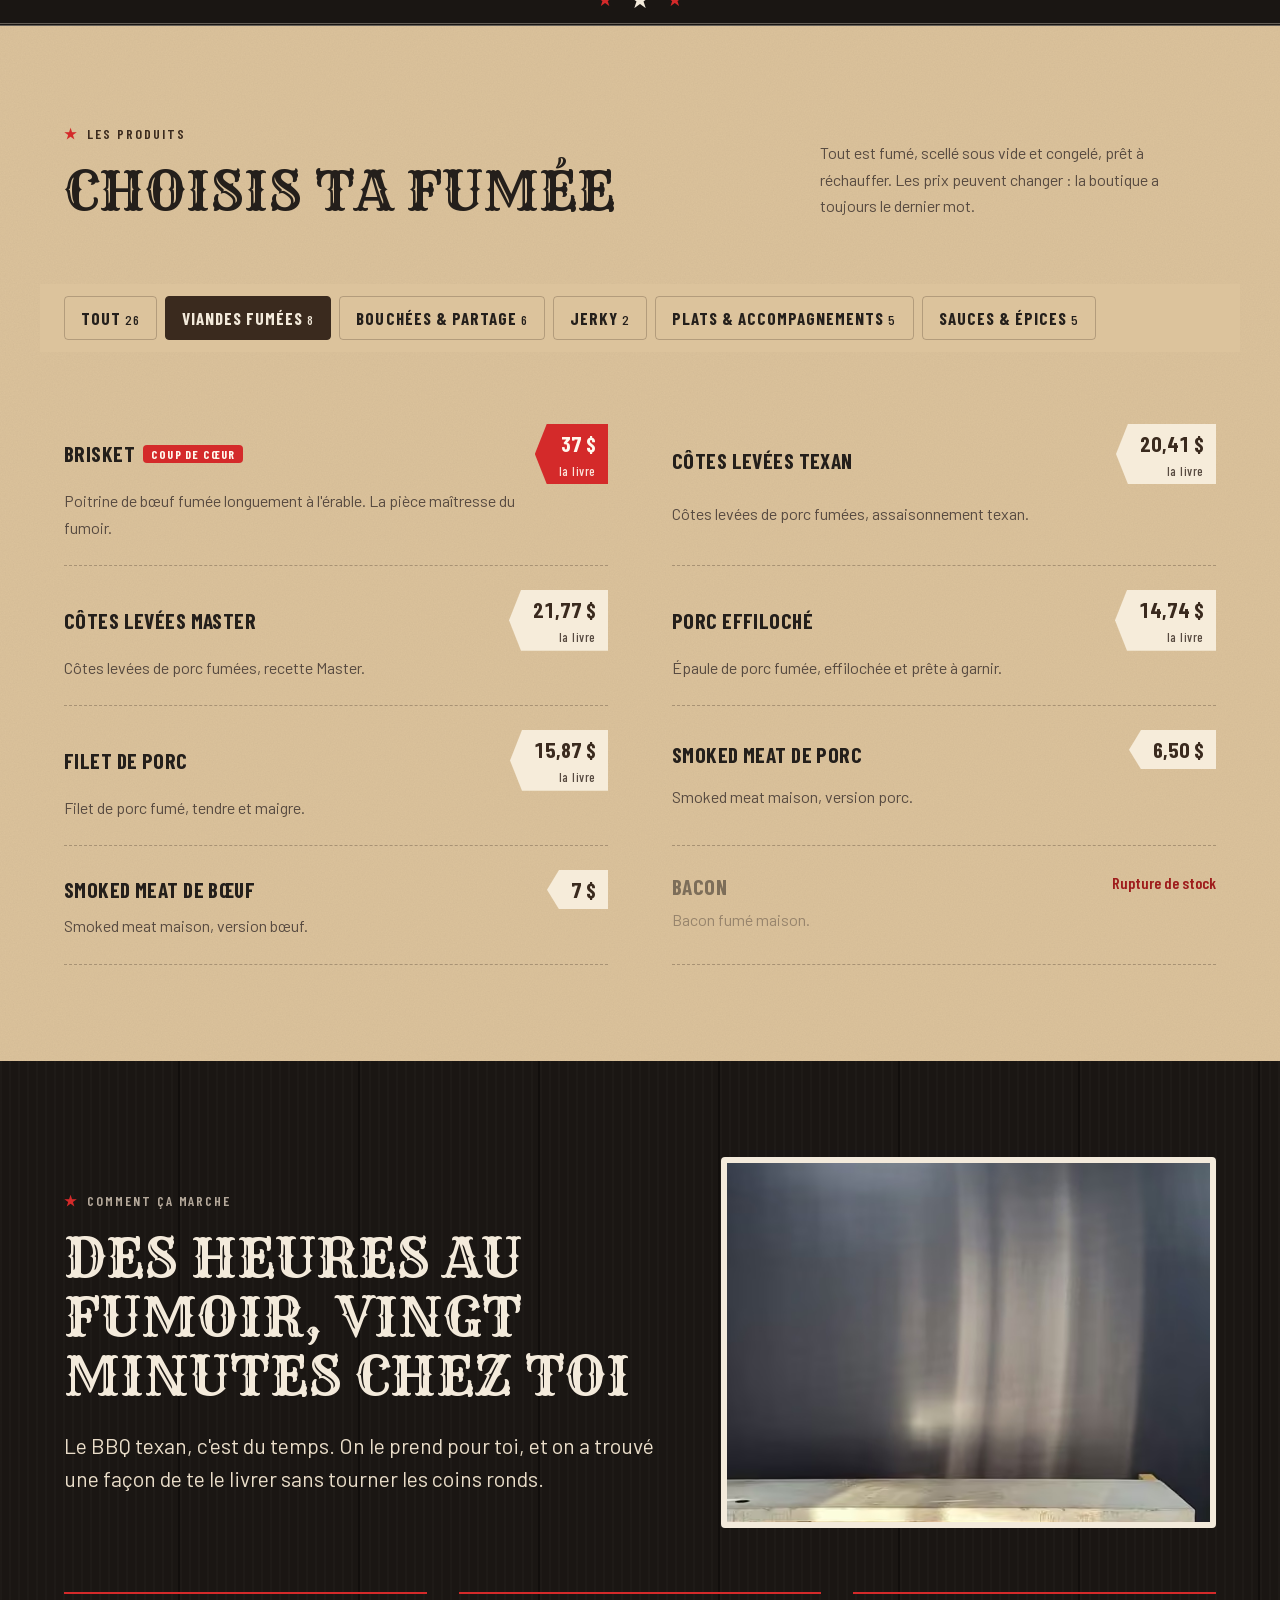
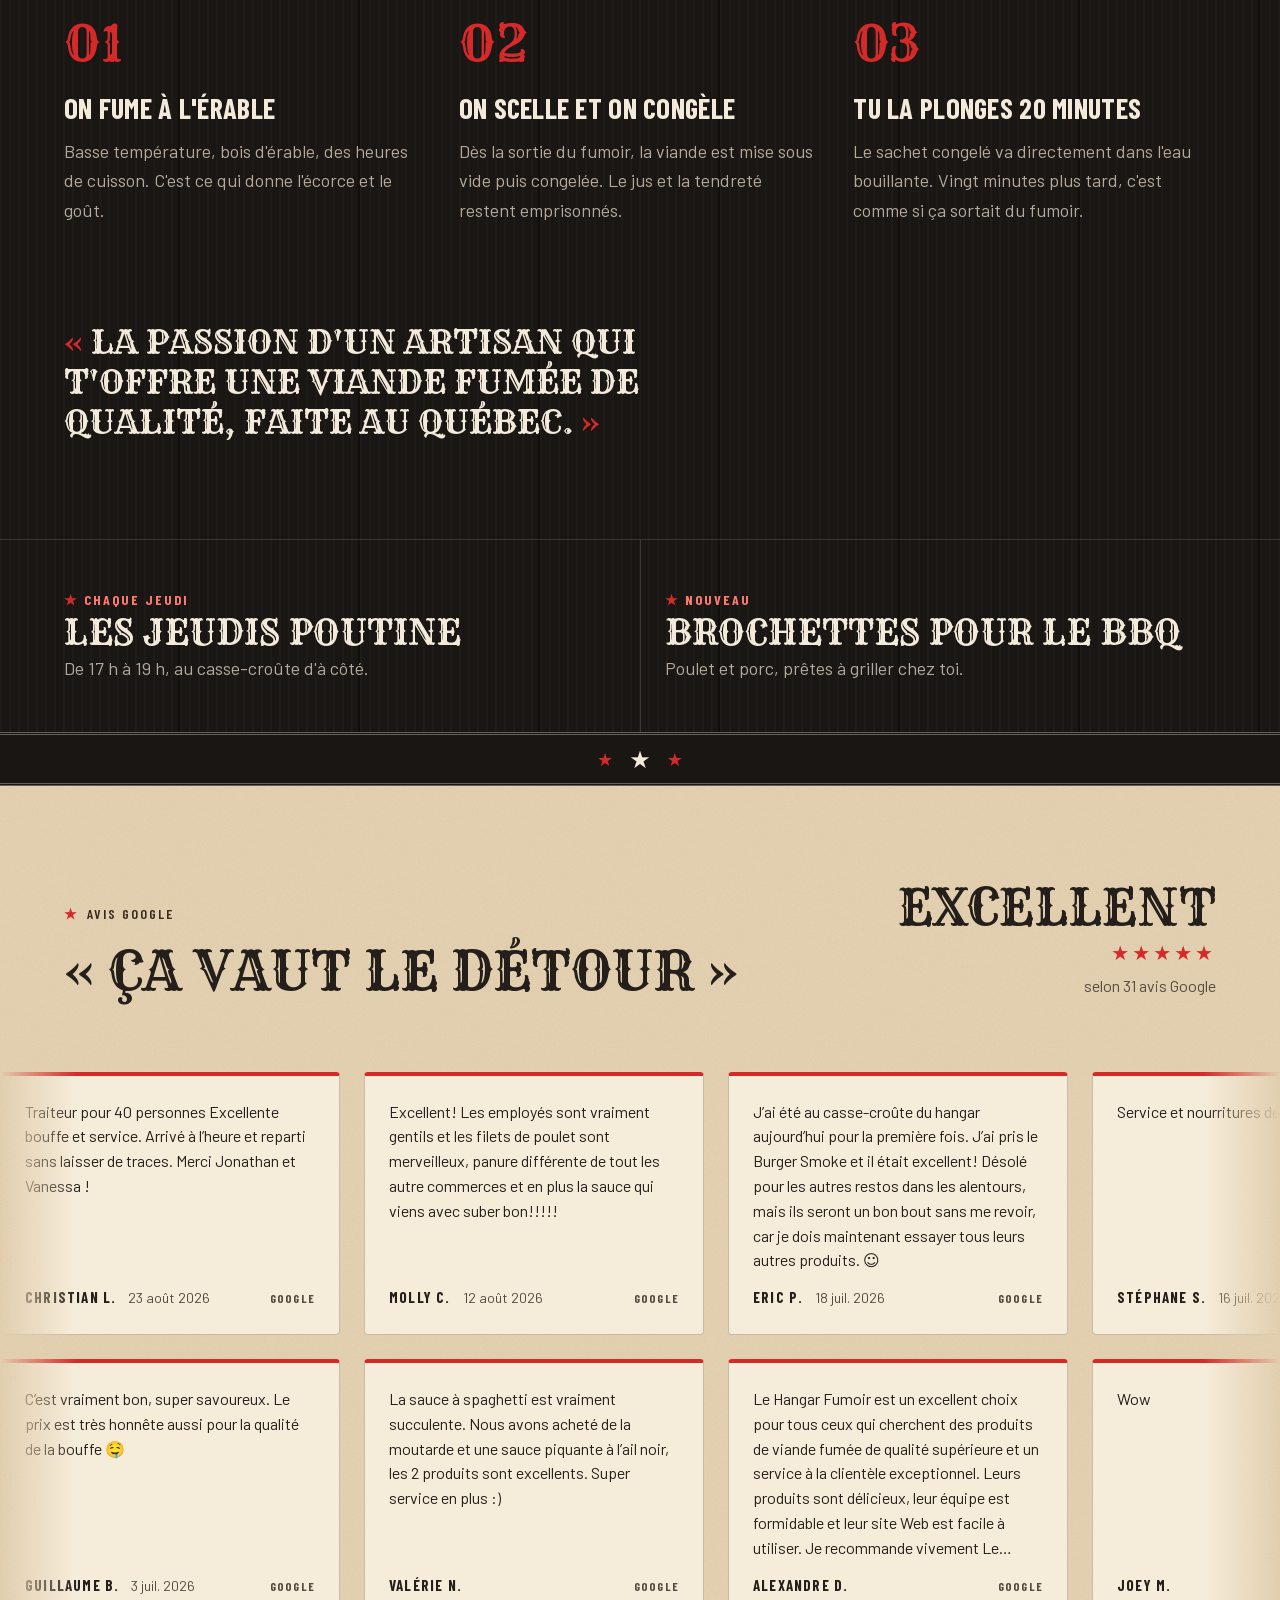
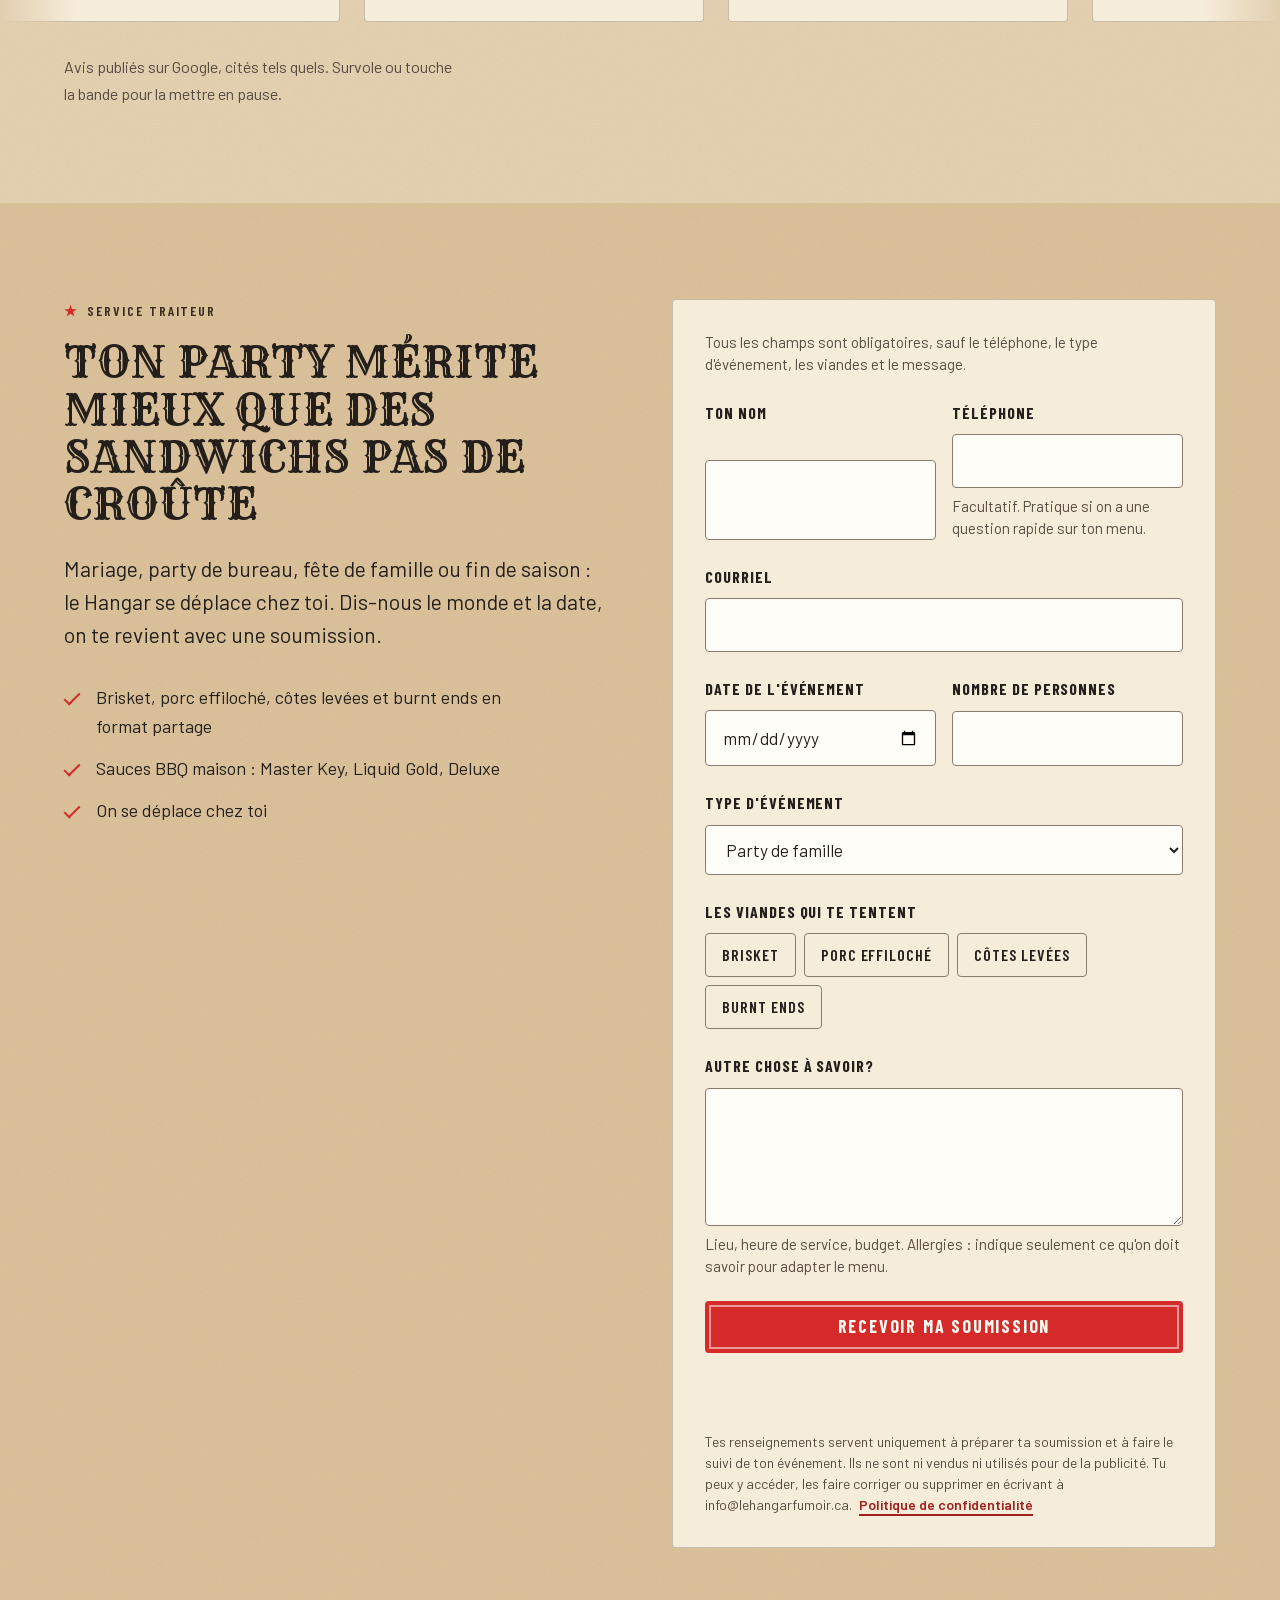
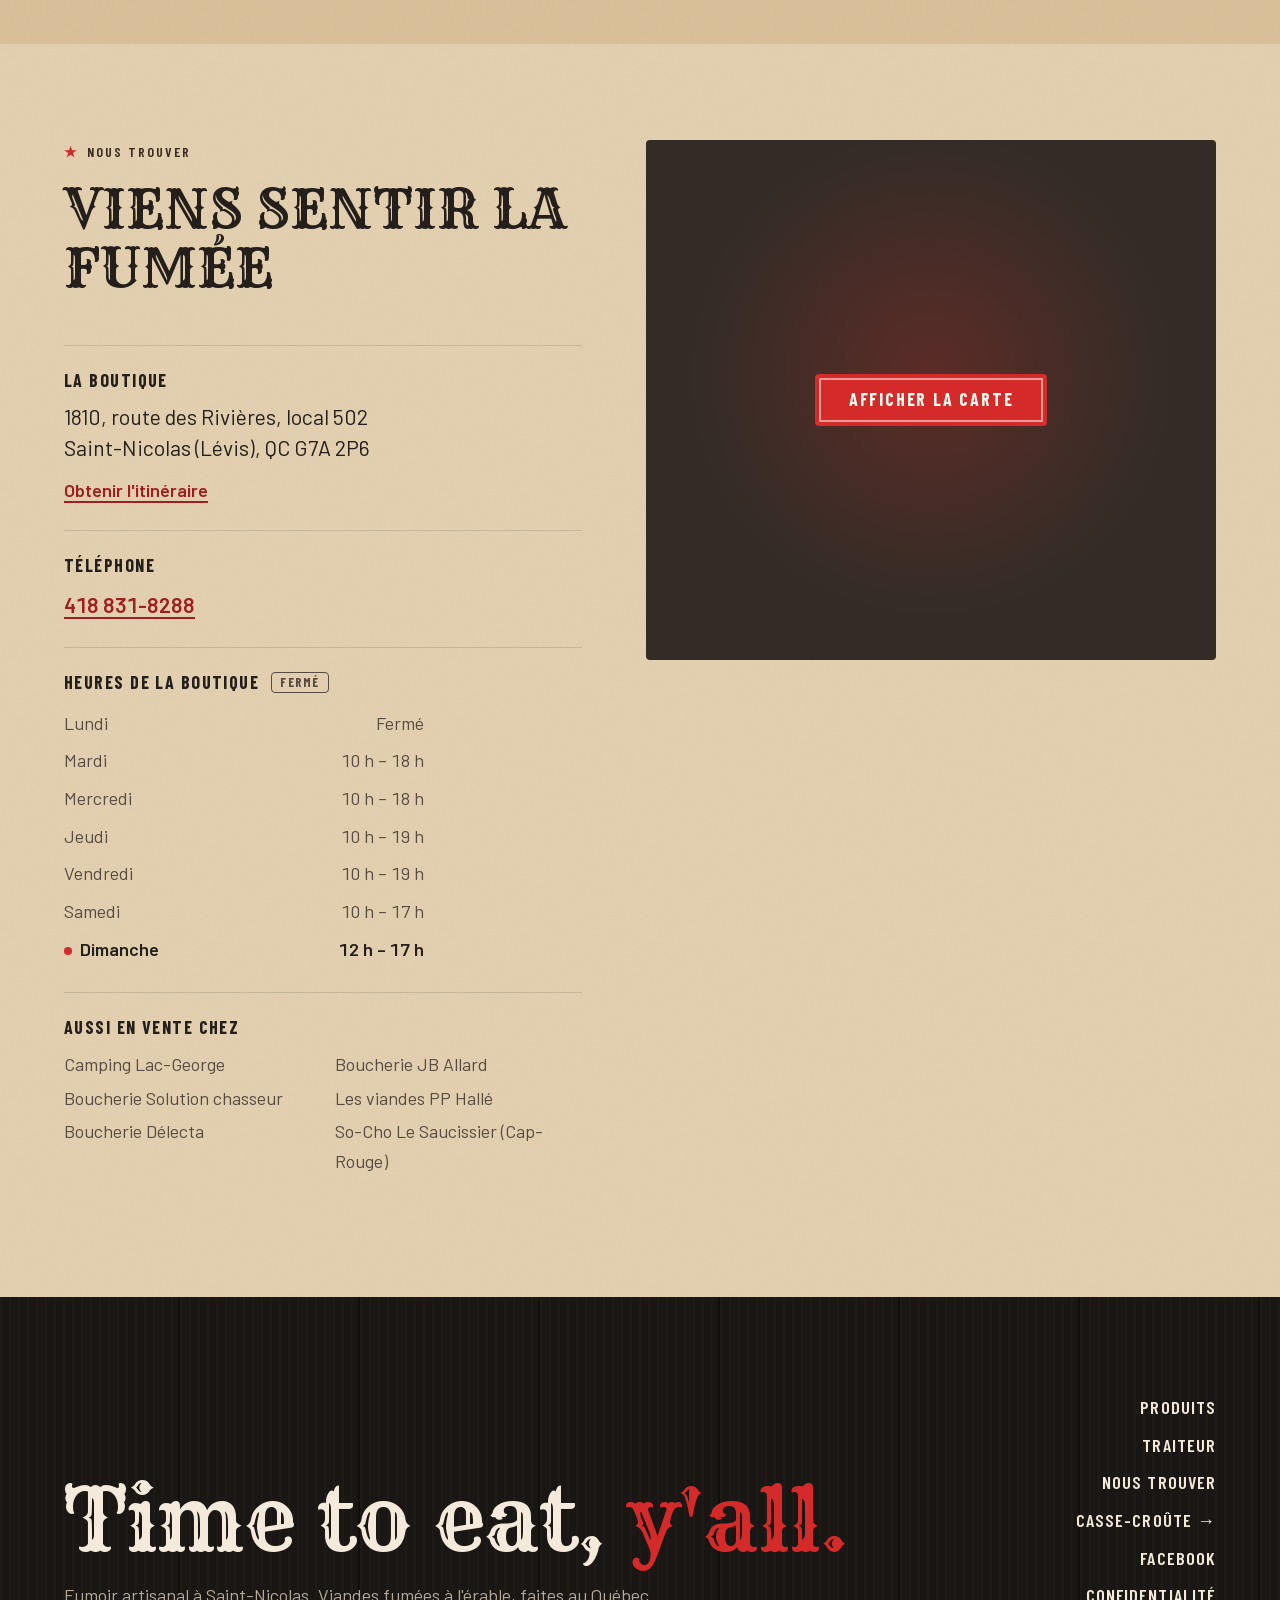
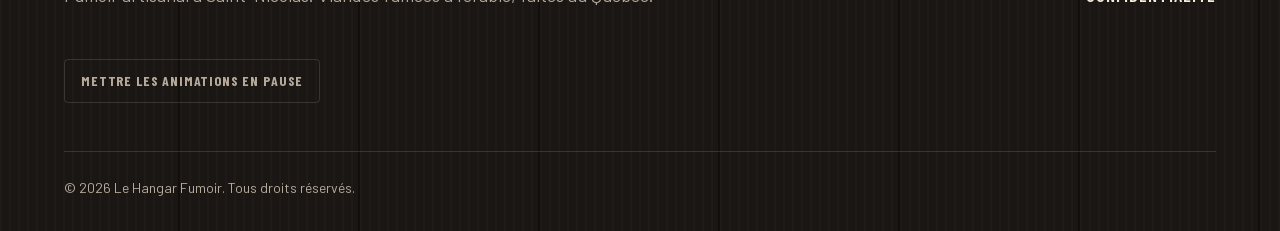
==== commit 696a2248: "Logo du casse-croûte : volutes de fumée animées au-dessus des frites Co-Authored-By: Claude Opus 5.5" ====
--- a/index.html
+++ b/index.html
@@ -152,7 +152,7 @@
           </div>
           <div class="steps15__path" data-count="15"></div>
           <div class="steps15__end steps15__end--cc">
-            <img src="assets/img/logo-cc-v2.svg" alt="" width="40" height="40">
+            <img src="assets/img/logo-cc-v3.svg" alt="" width="40" height="40">
             <span>Casse-croûte</span>
           </div>
         </div>
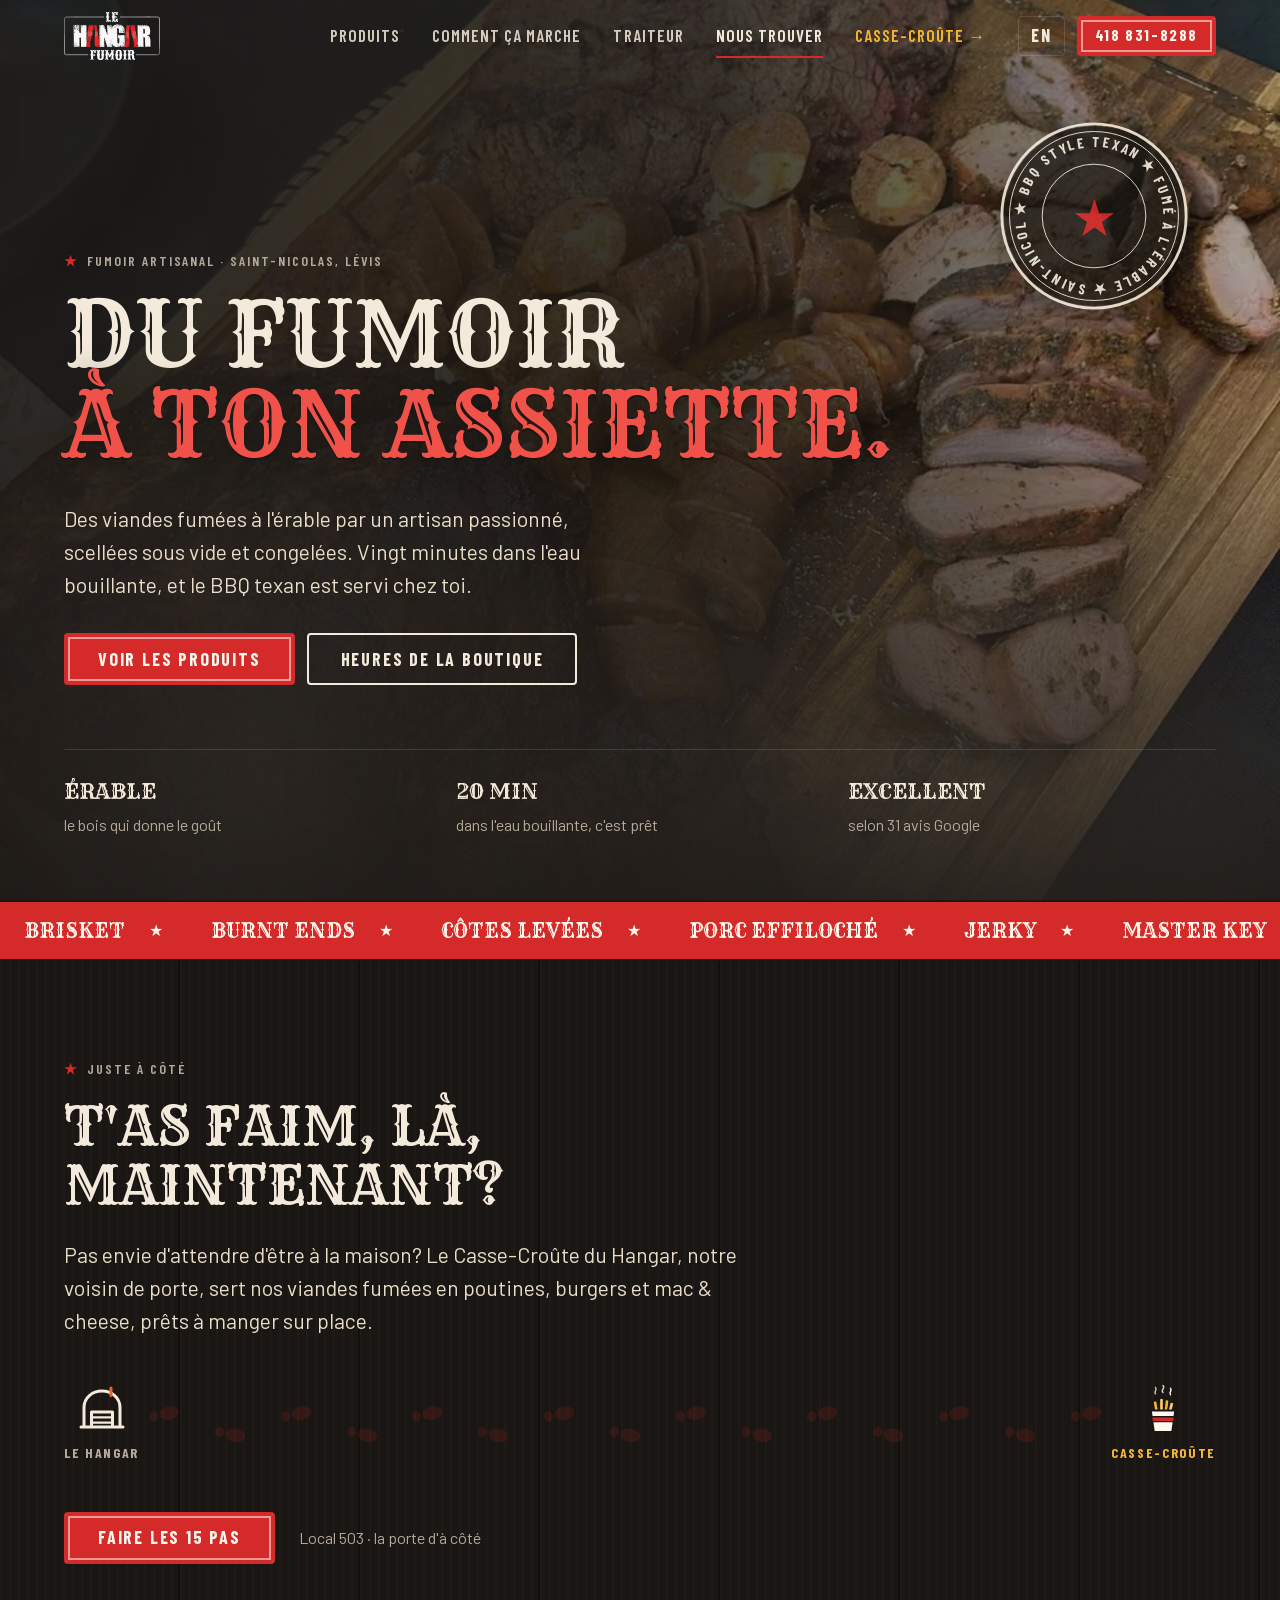
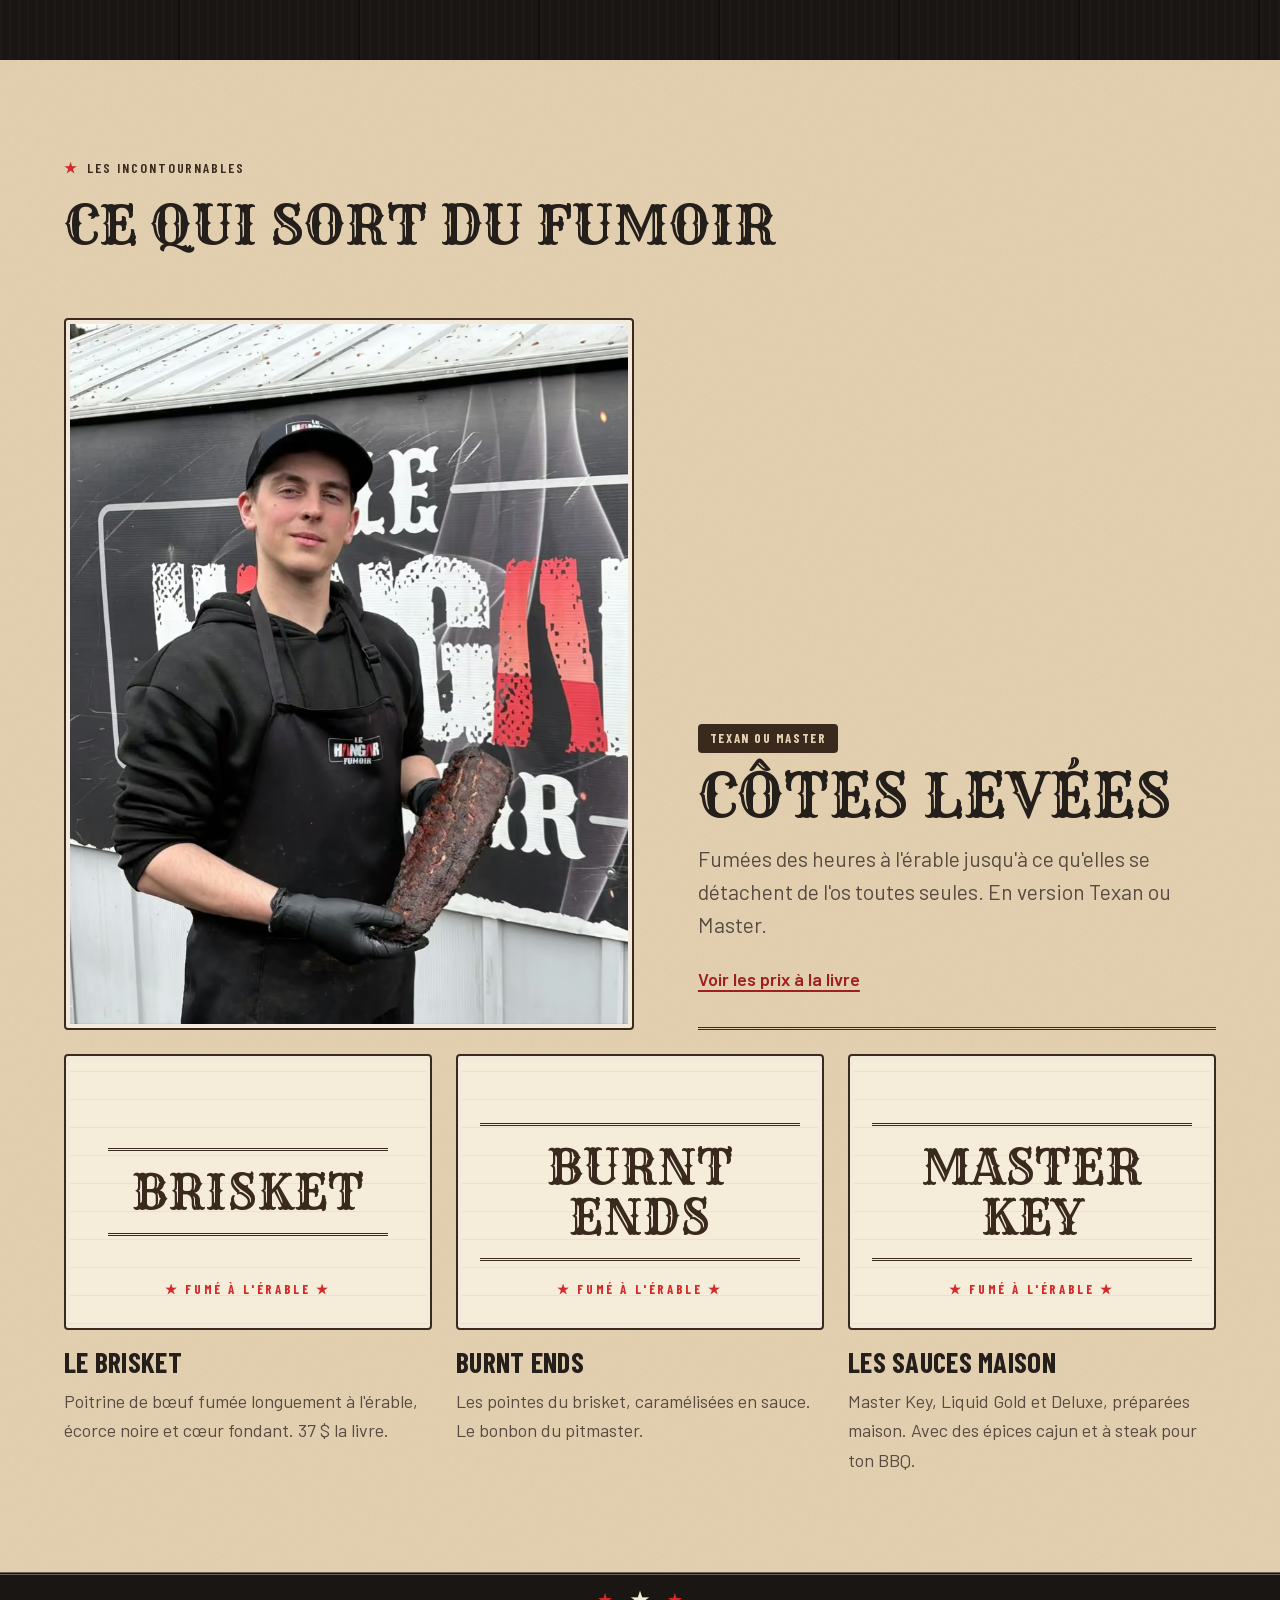
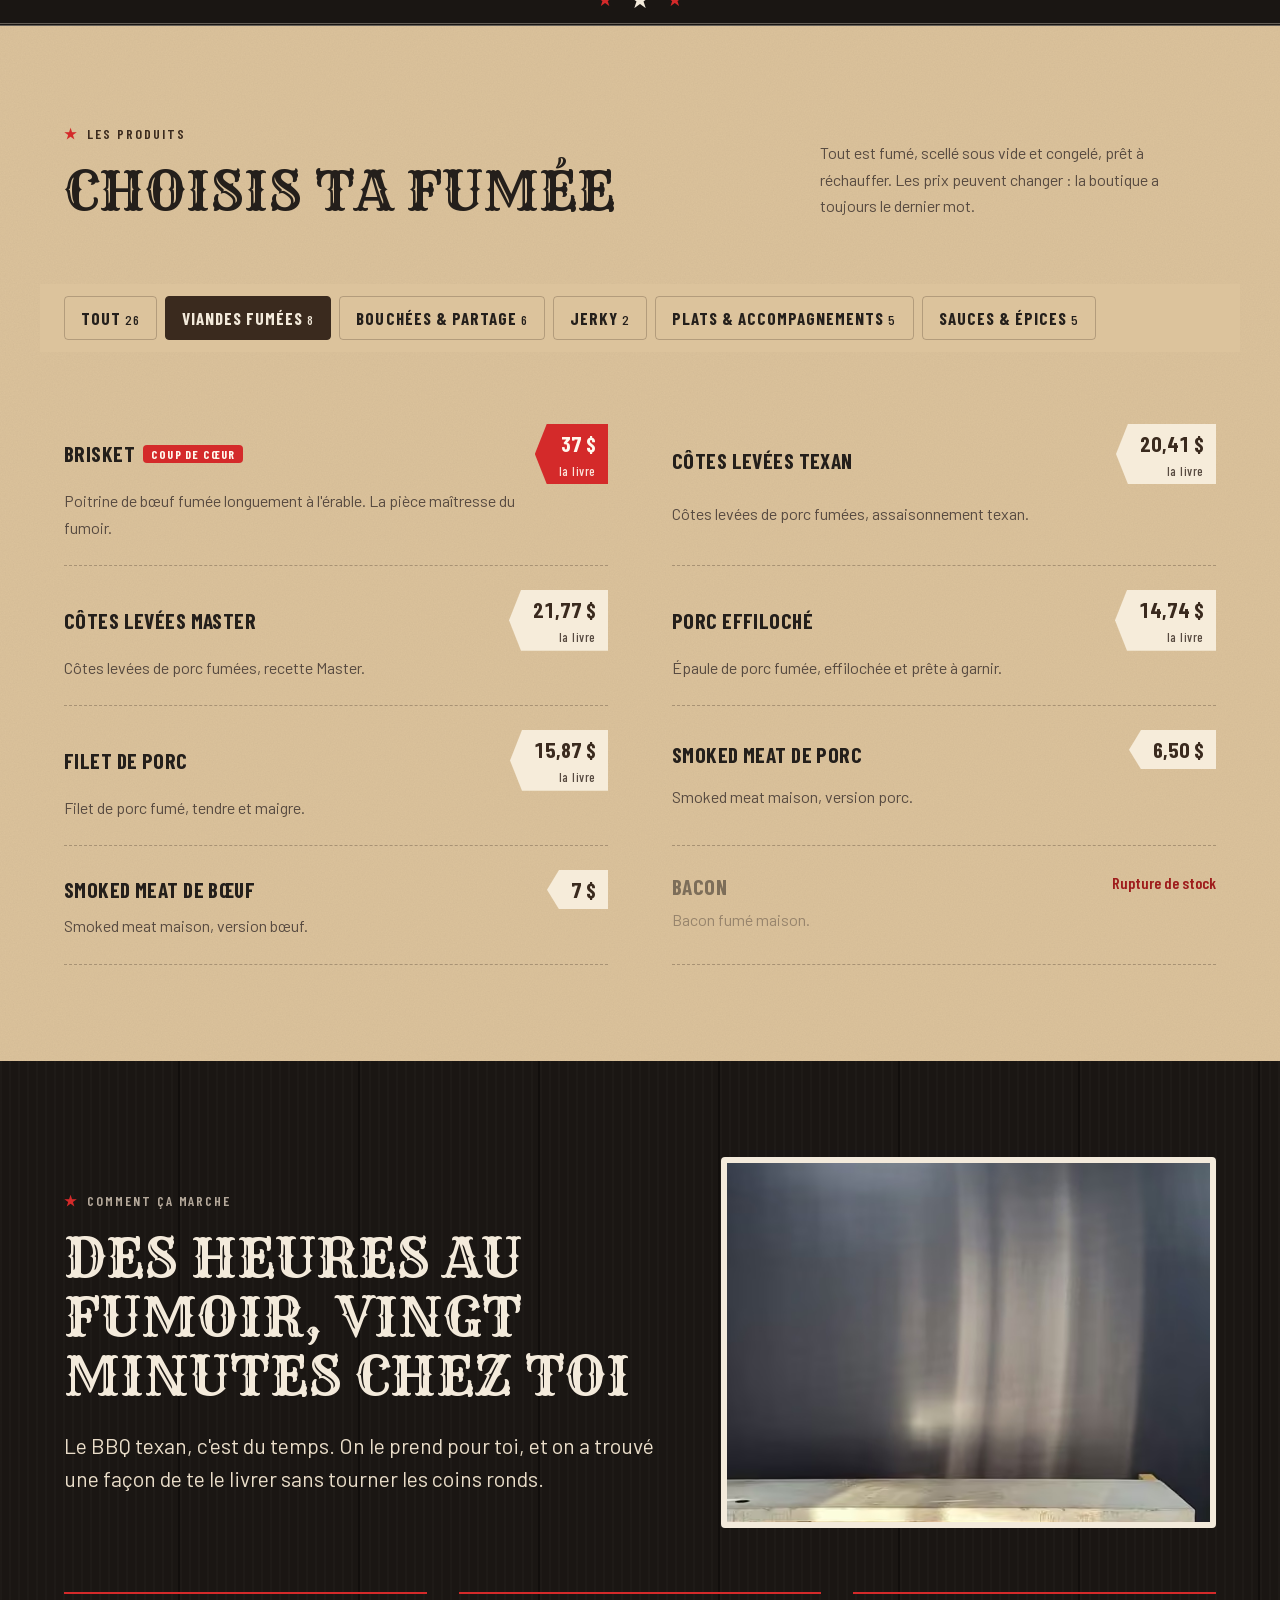
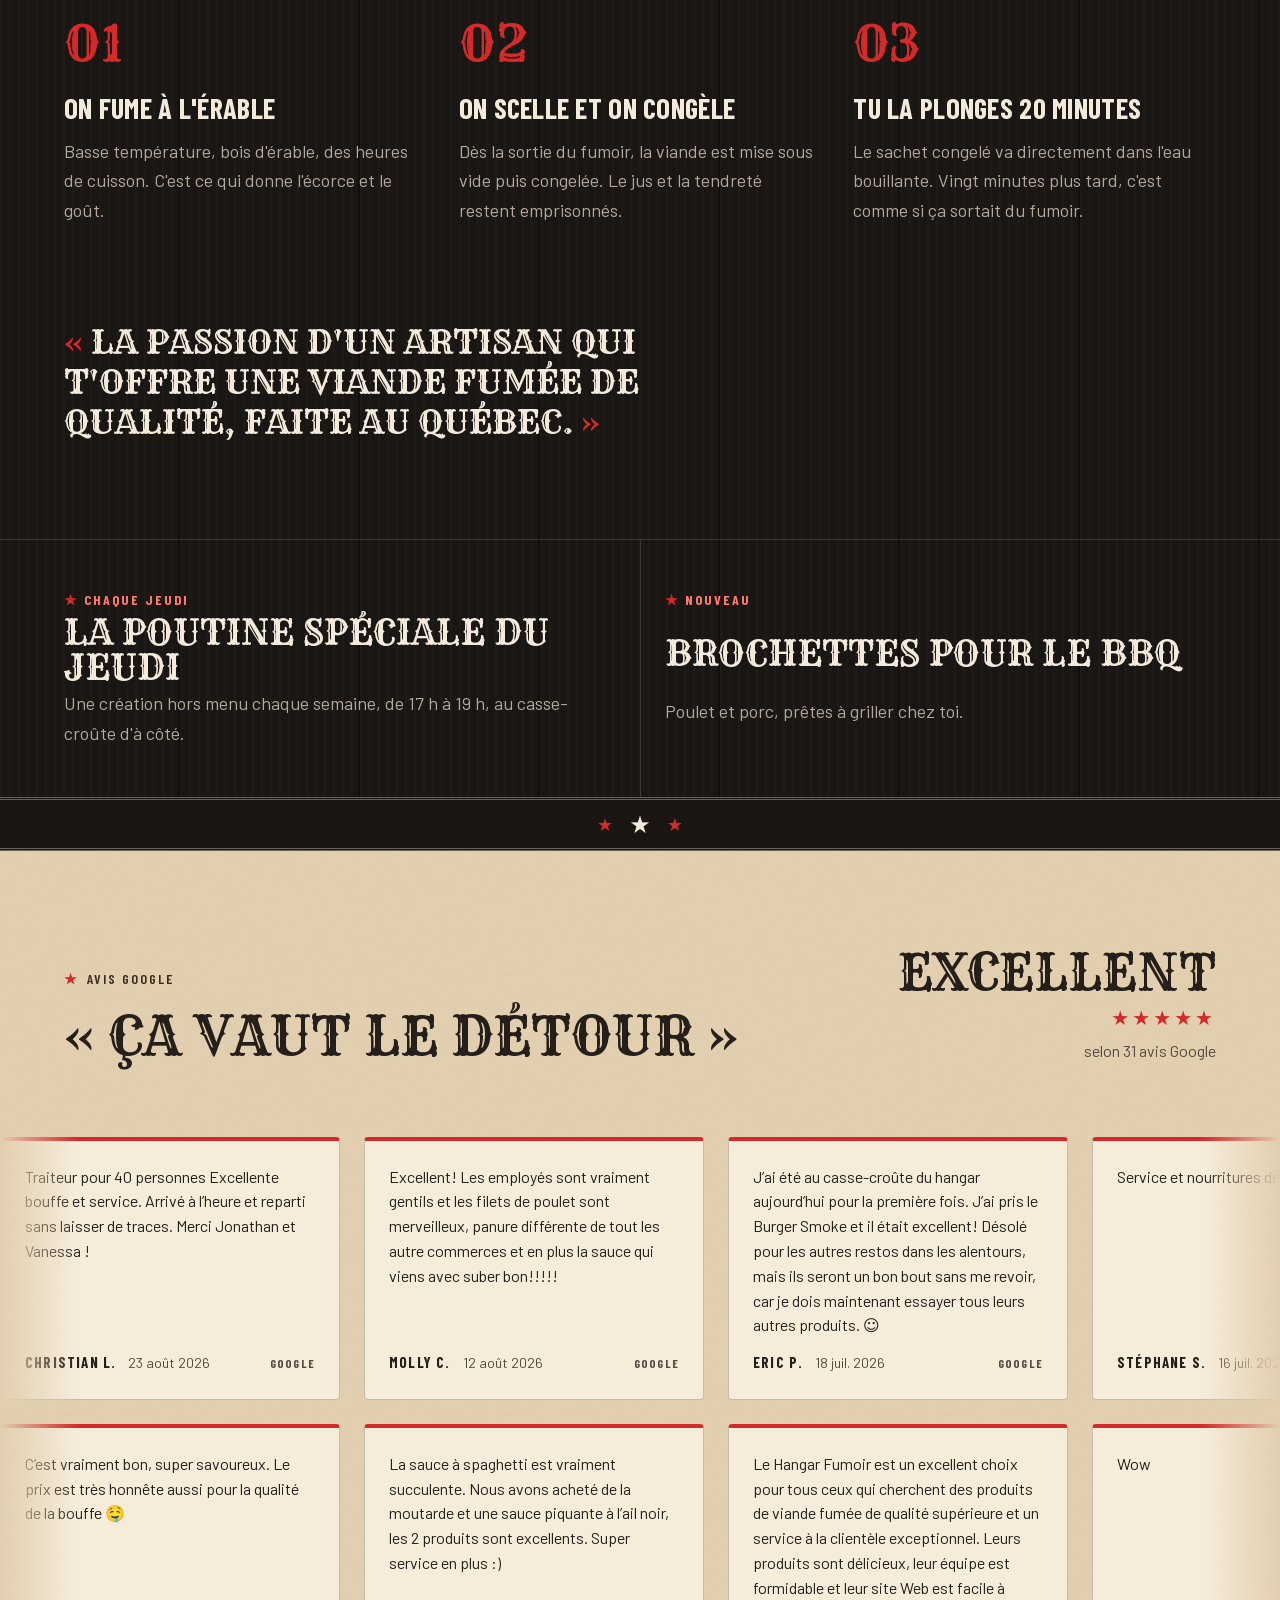
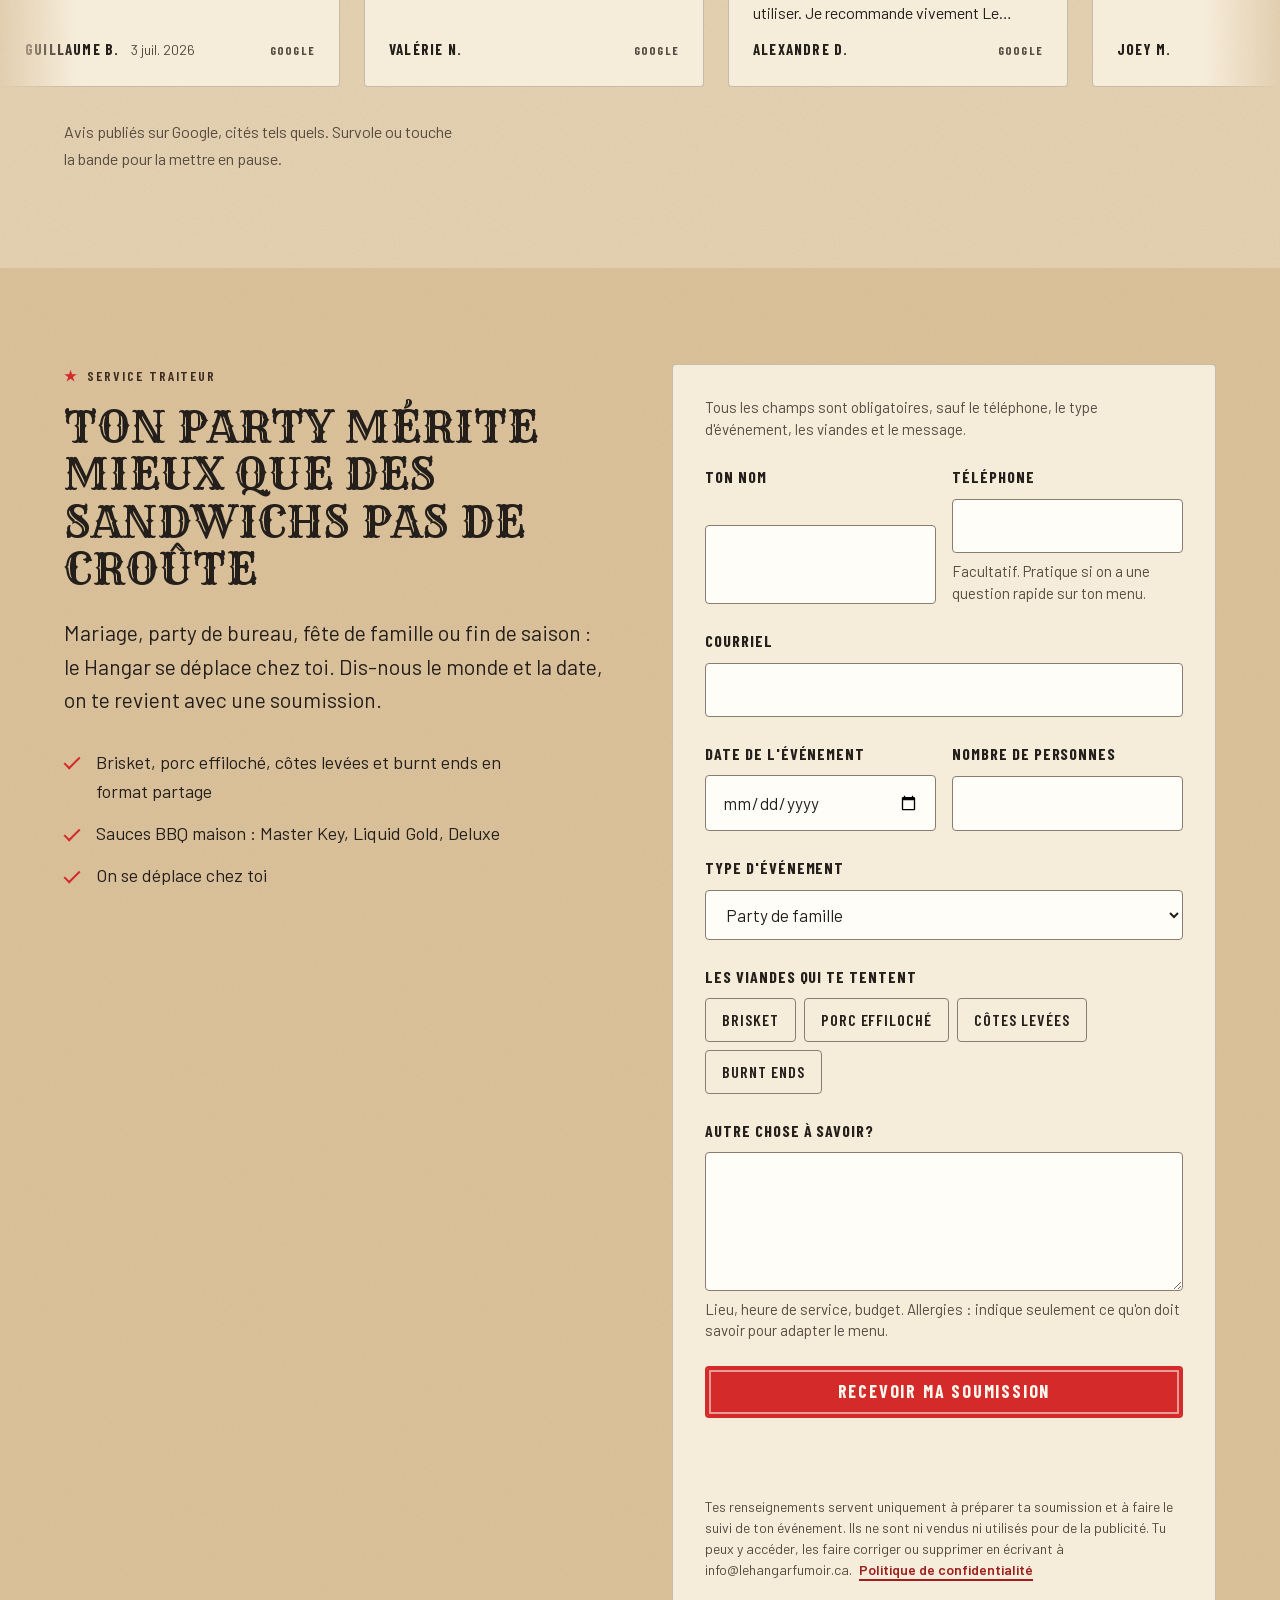
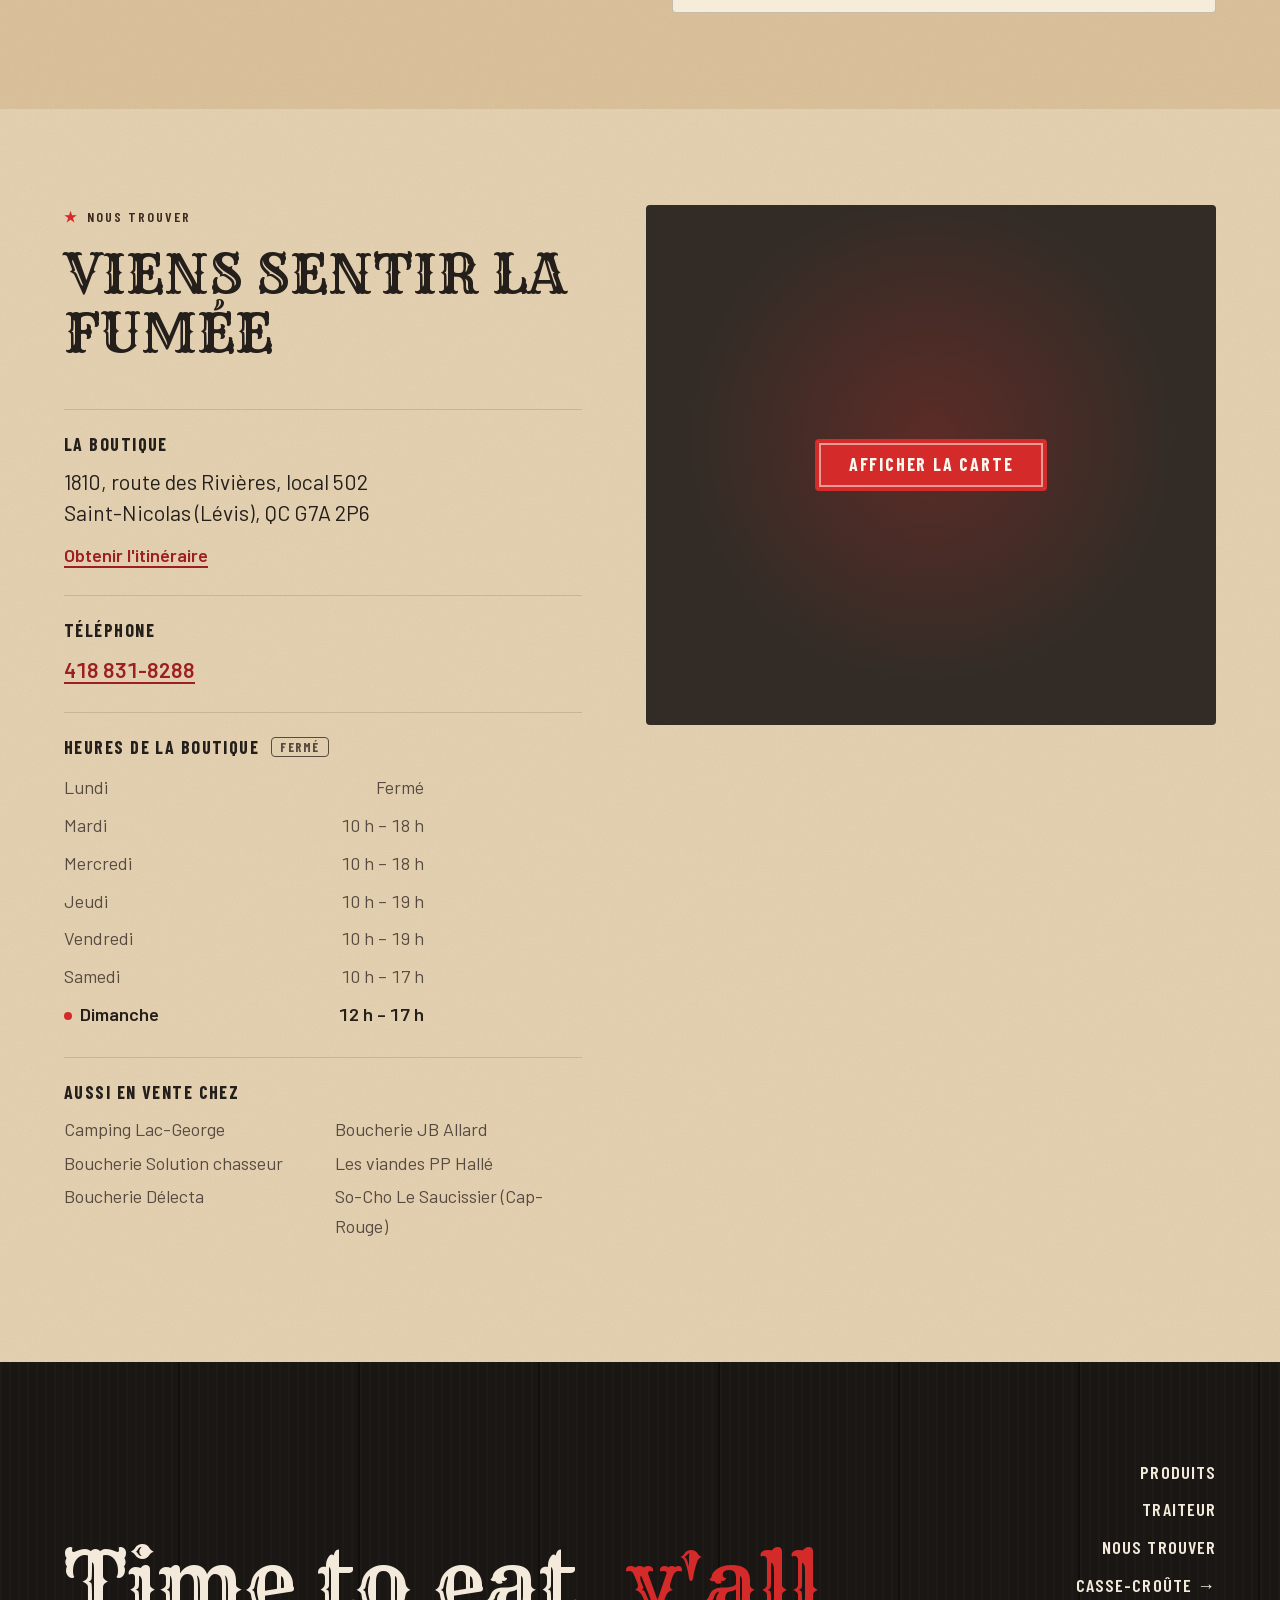
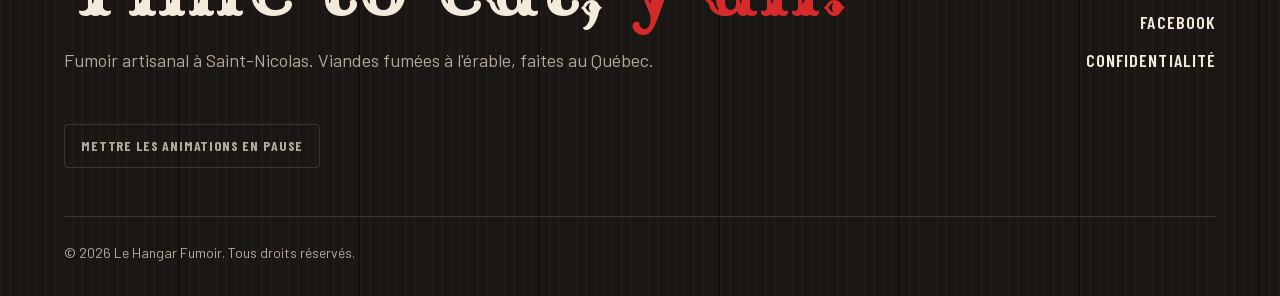
==== commit 9ea2baf5: "Jeudi : mise en avant de la poutine spéciale hors menu (deux sites) Co-Authored-By: Claude Opus 5.5 " ====
--- a/index.html
+++ b/index.html
@@ -274,8 +274,8 @@
       <div class="wrap promos__inner">
         <a class="promo reveal" data-sister href="casse-croute/#speciaux">
           <span class="promo__k" data-i18n="promo.1.k">Chaque jeudi</span>
-          <strong data-i18n="promo.1.t">Les jeudis poutine</strong>
-          <span data-i18n="promo.1.d">De 17&nbsp;h à 19&nbsp;h, au casse-croûte d'à côté.</span>
+          <strong data-i18n="promo.1.t">La poutine spéciale du jeudi</strong>
+          <span data-i18n="promo.1.d">Une création hors menu chaque semaine, de 17&nbsp;h à 19&nbsp;h, au casse-croûte d'à côté.</span>
         </a>
         <div class="promo reveal">
           <span class="promo__k" data-i18n="promo.2.k">Nouveau</span>
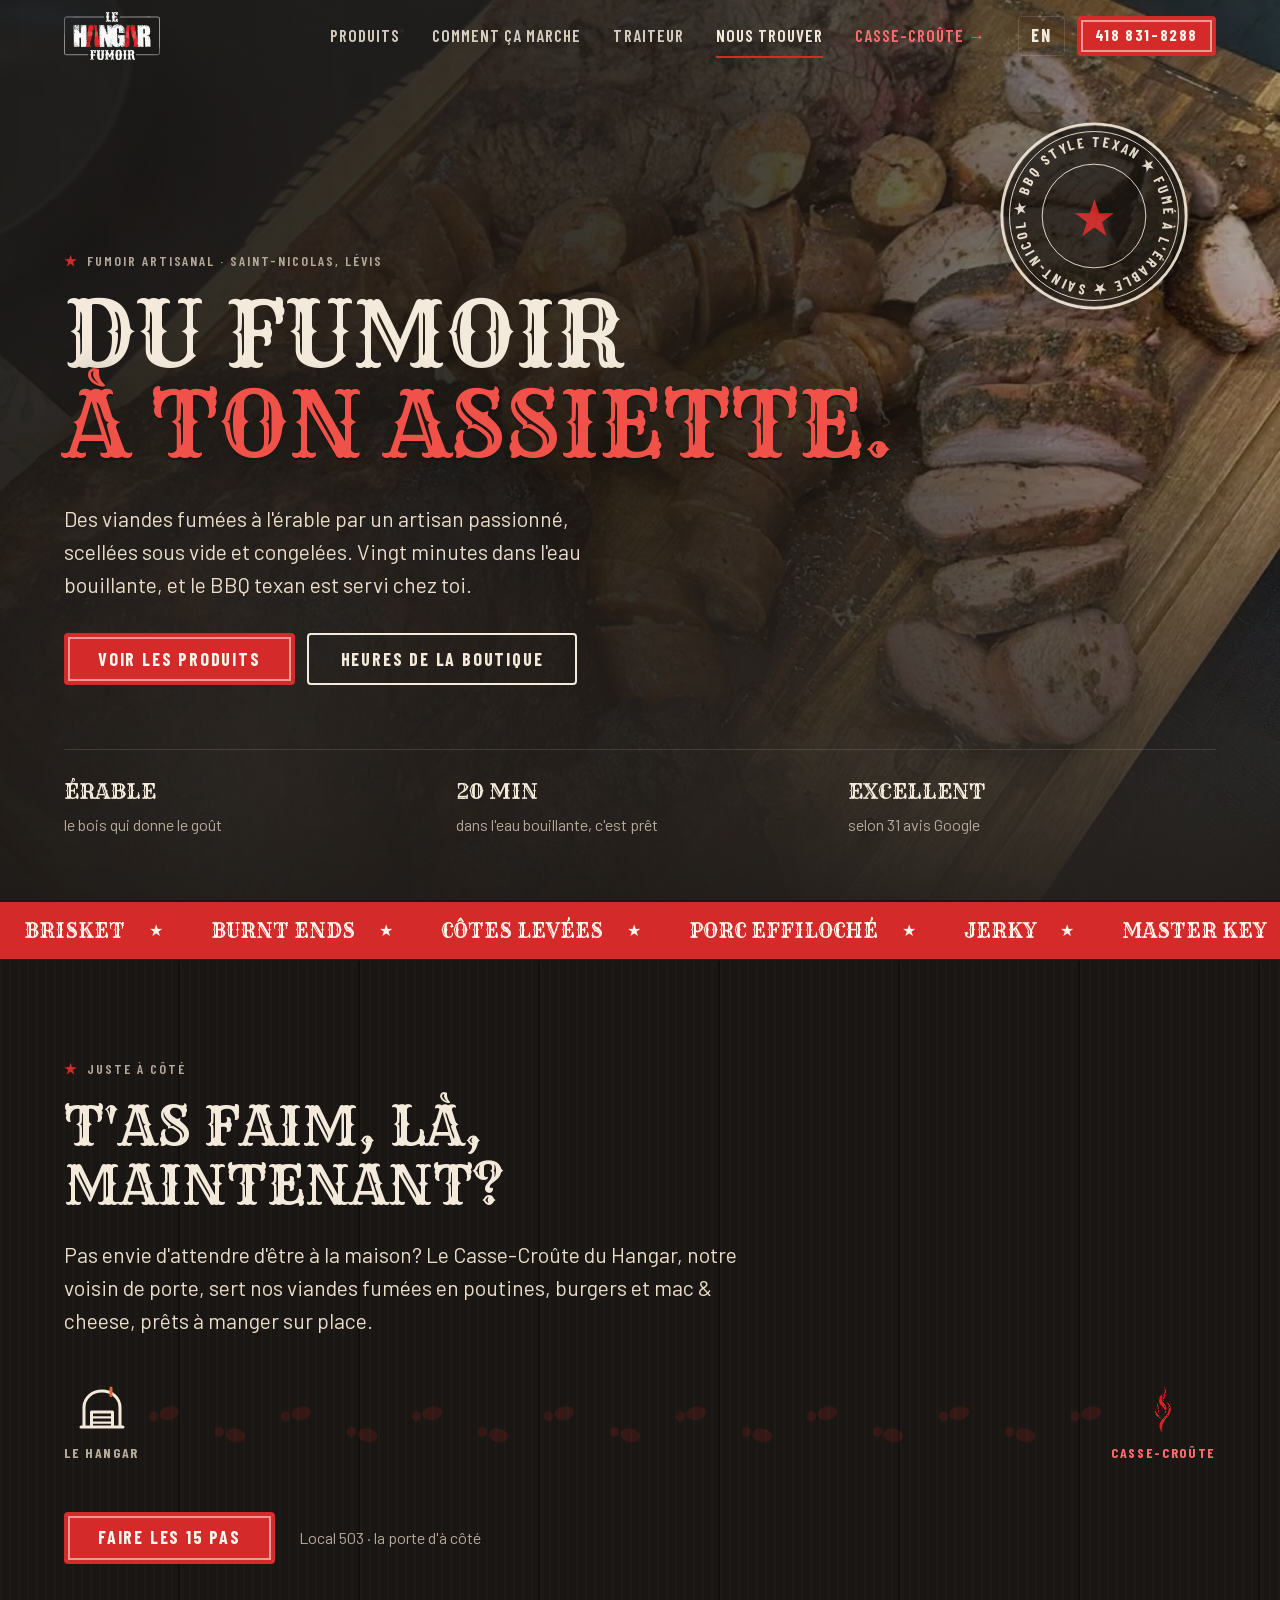
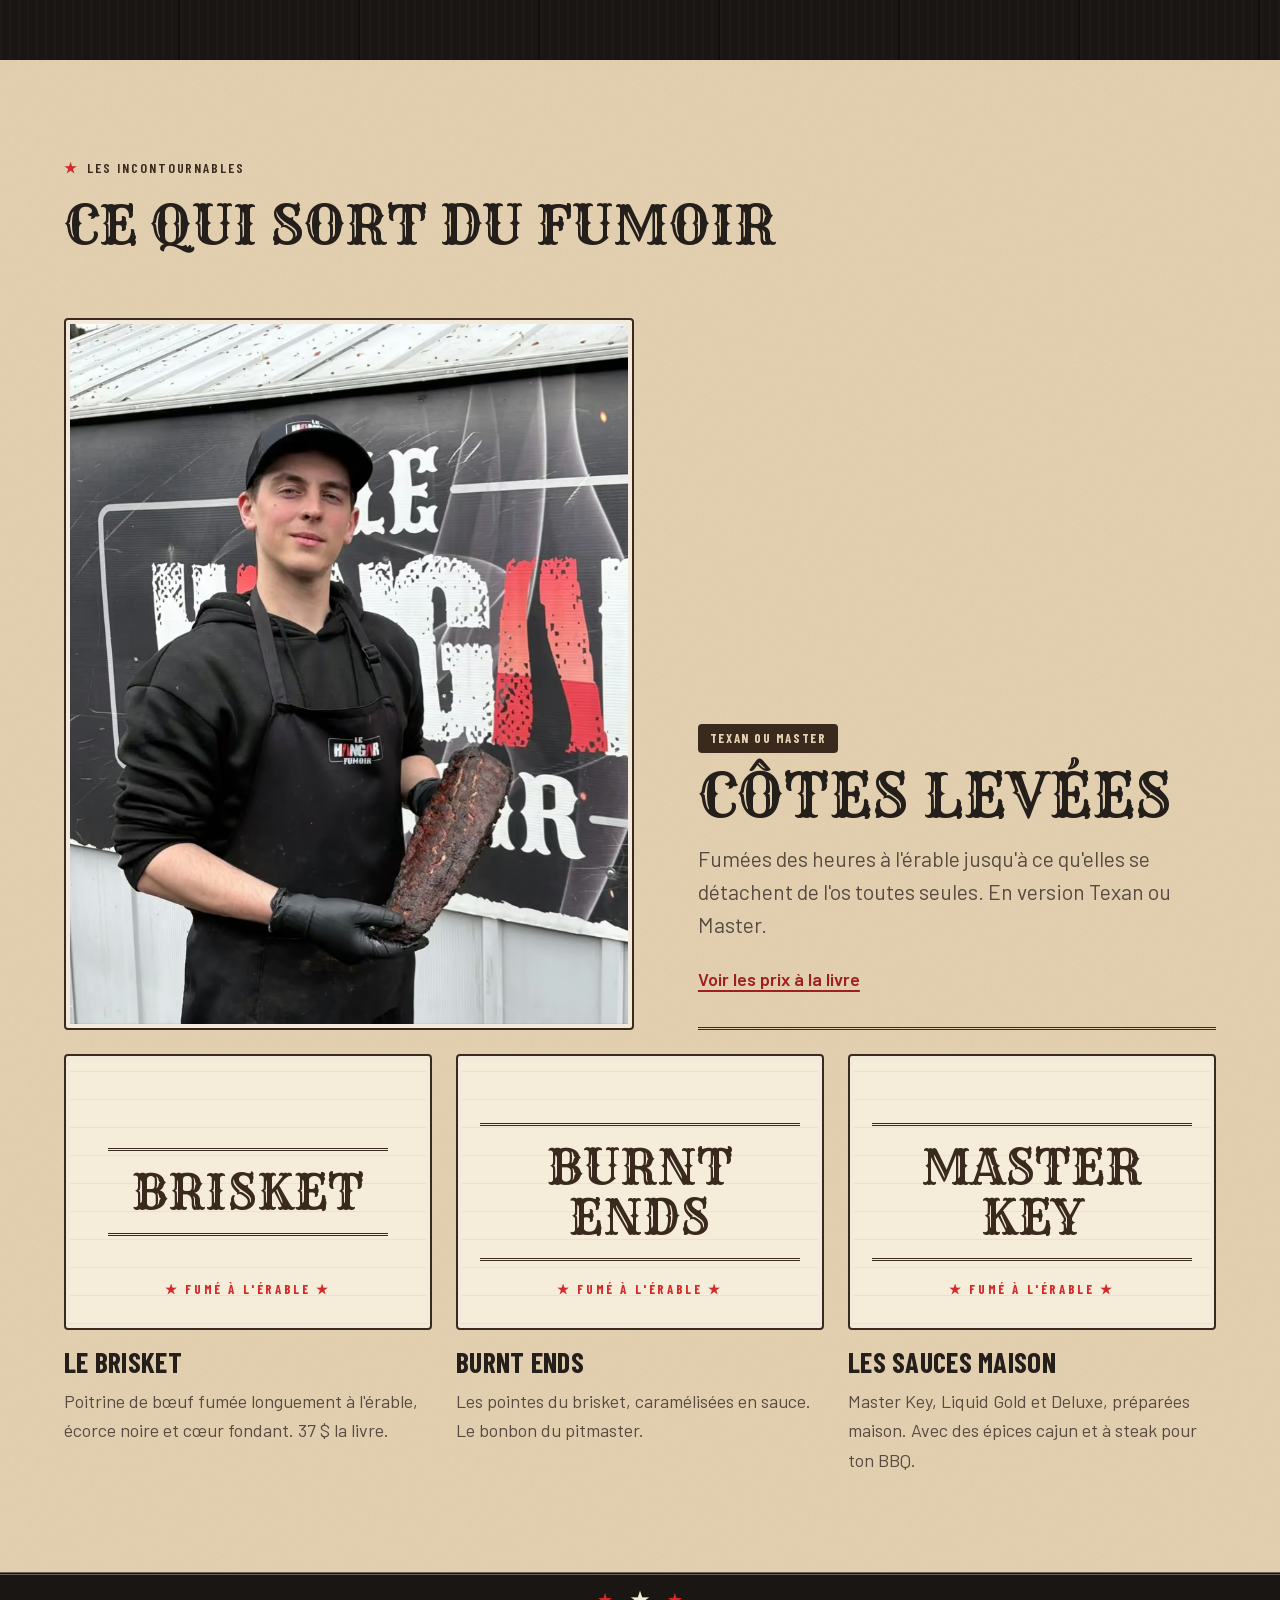
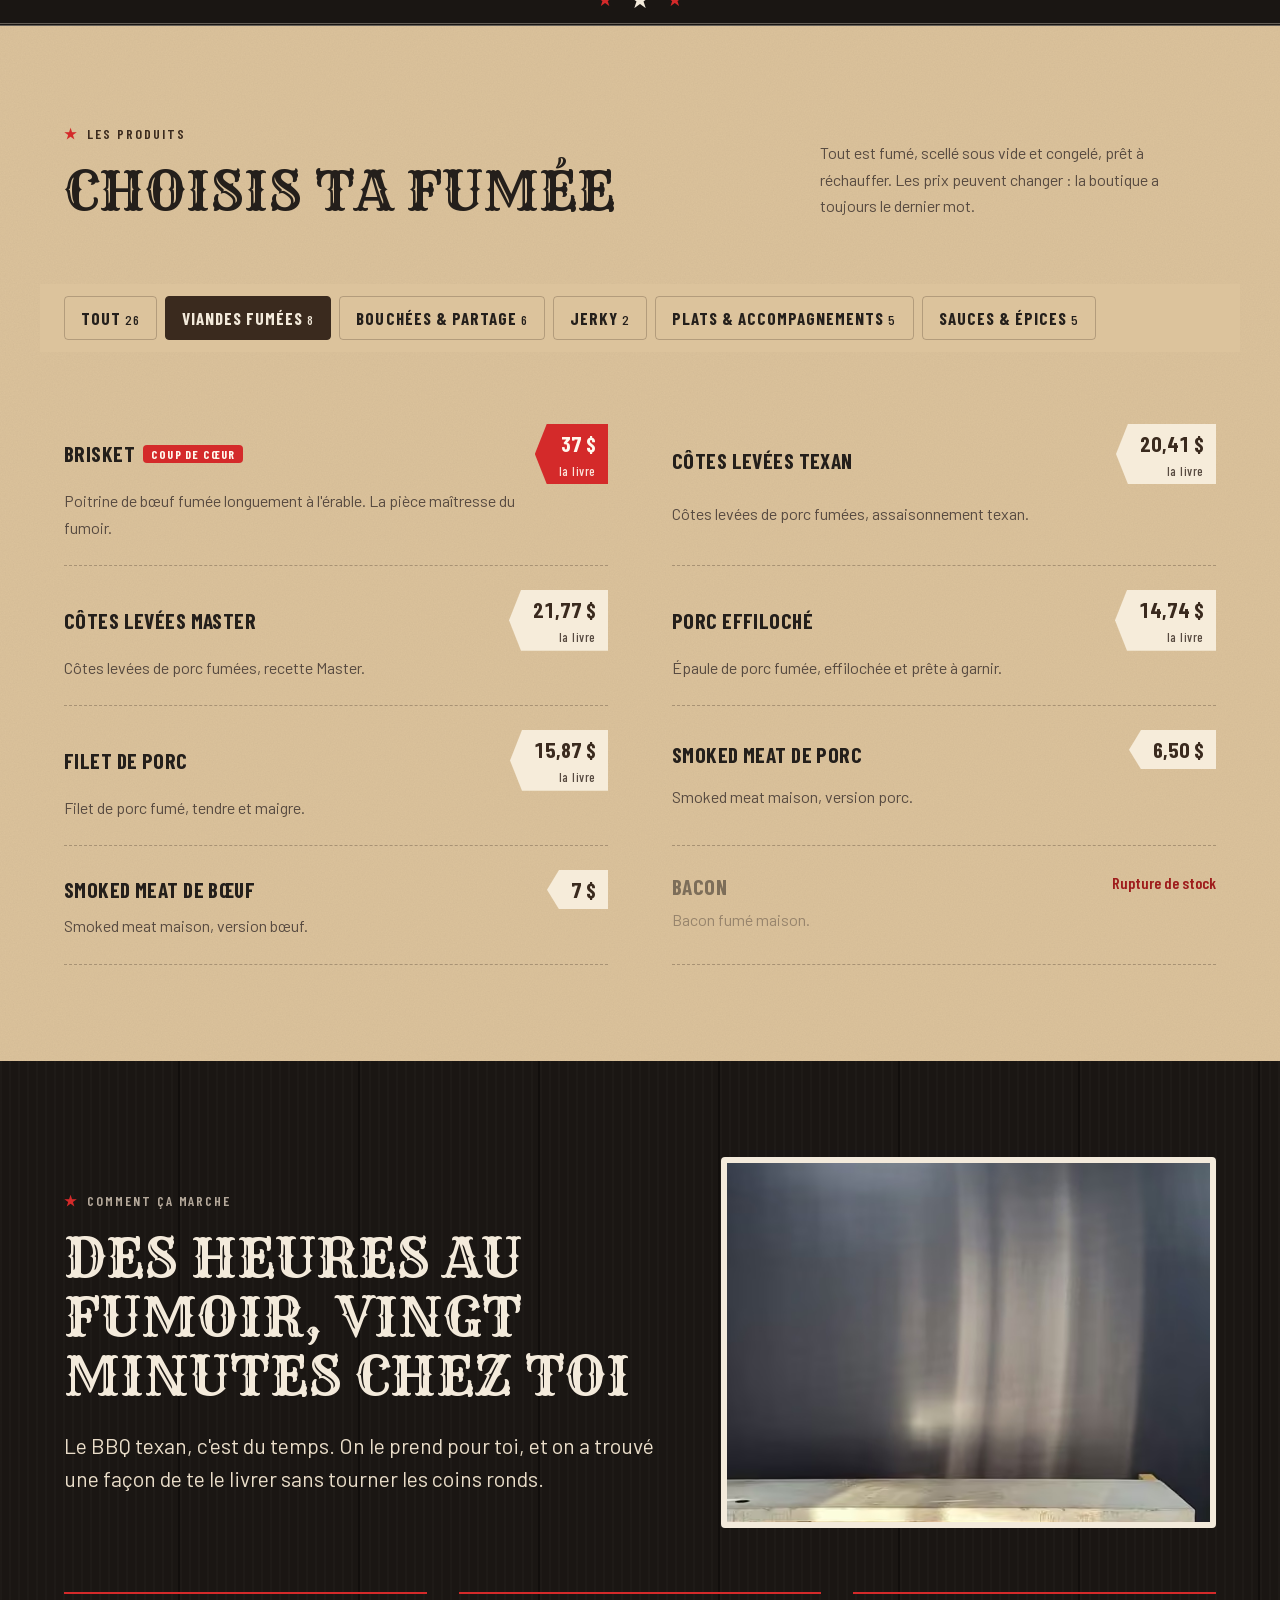
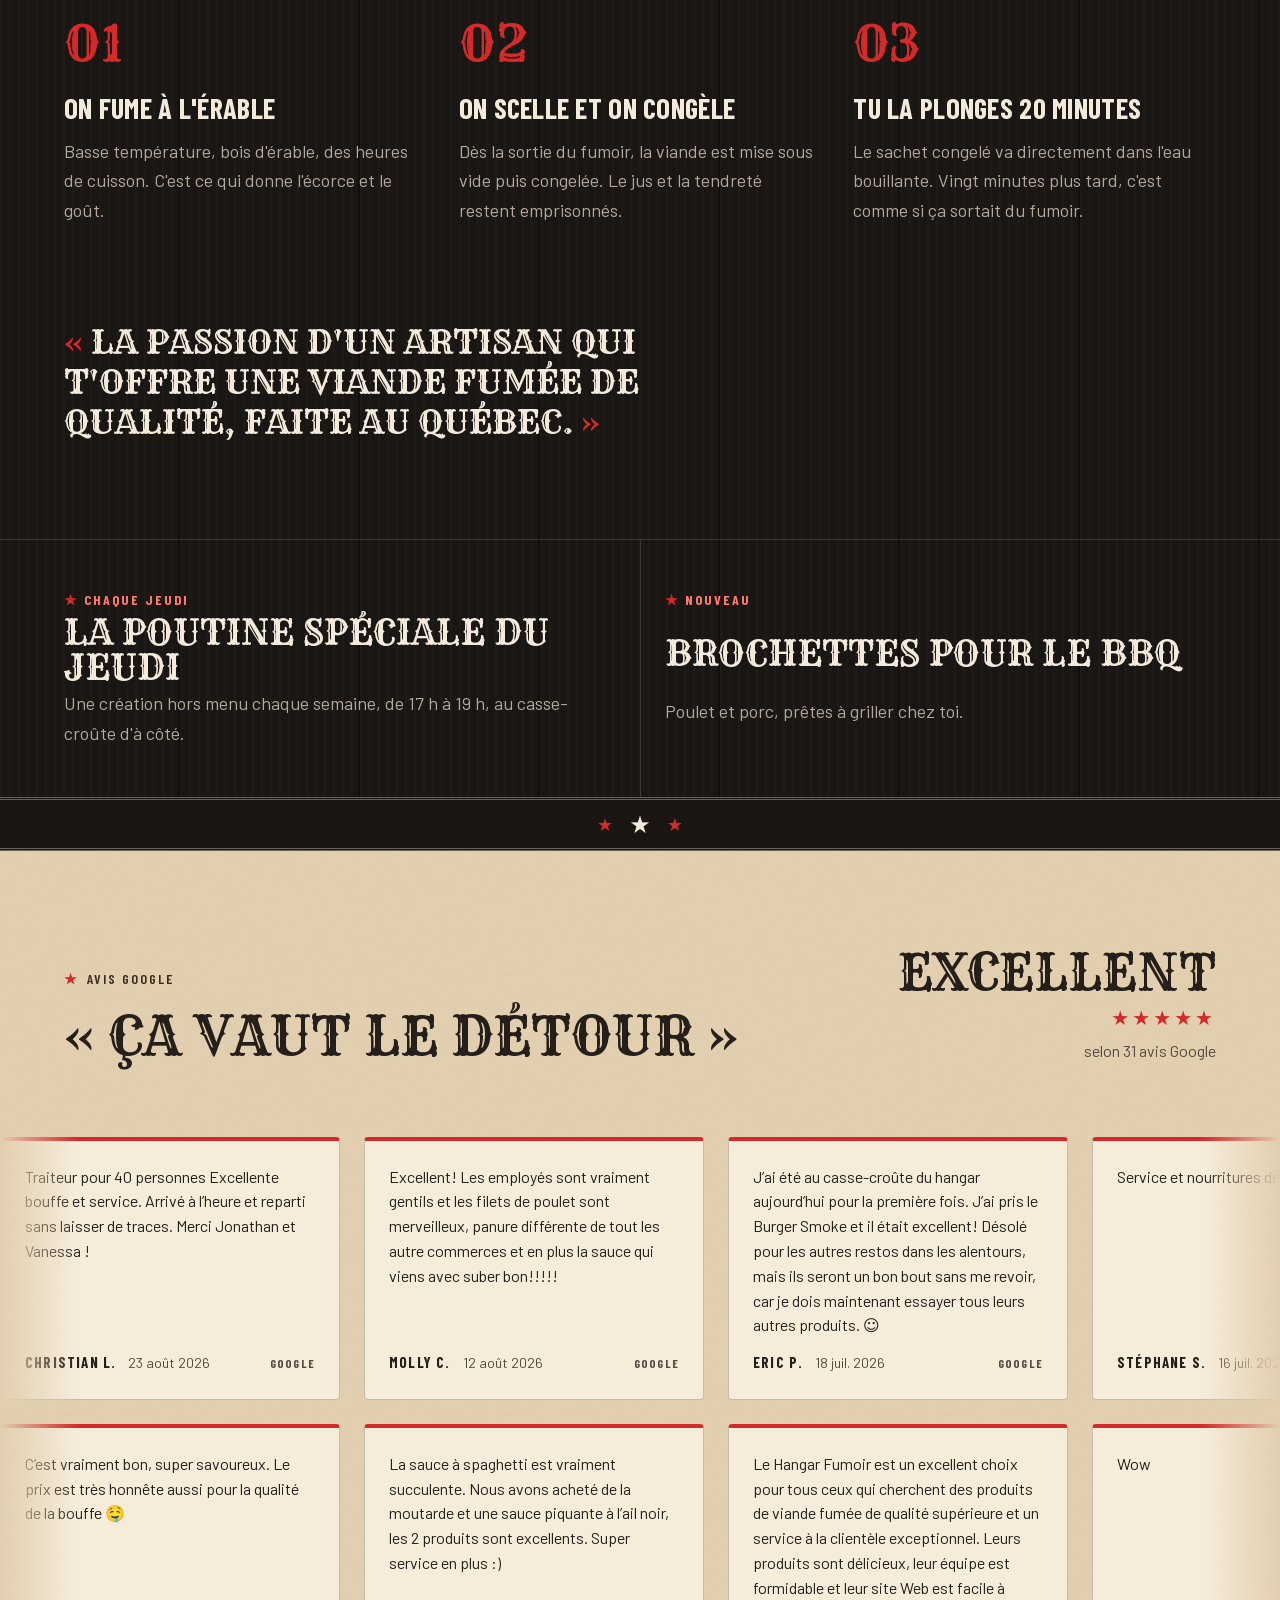
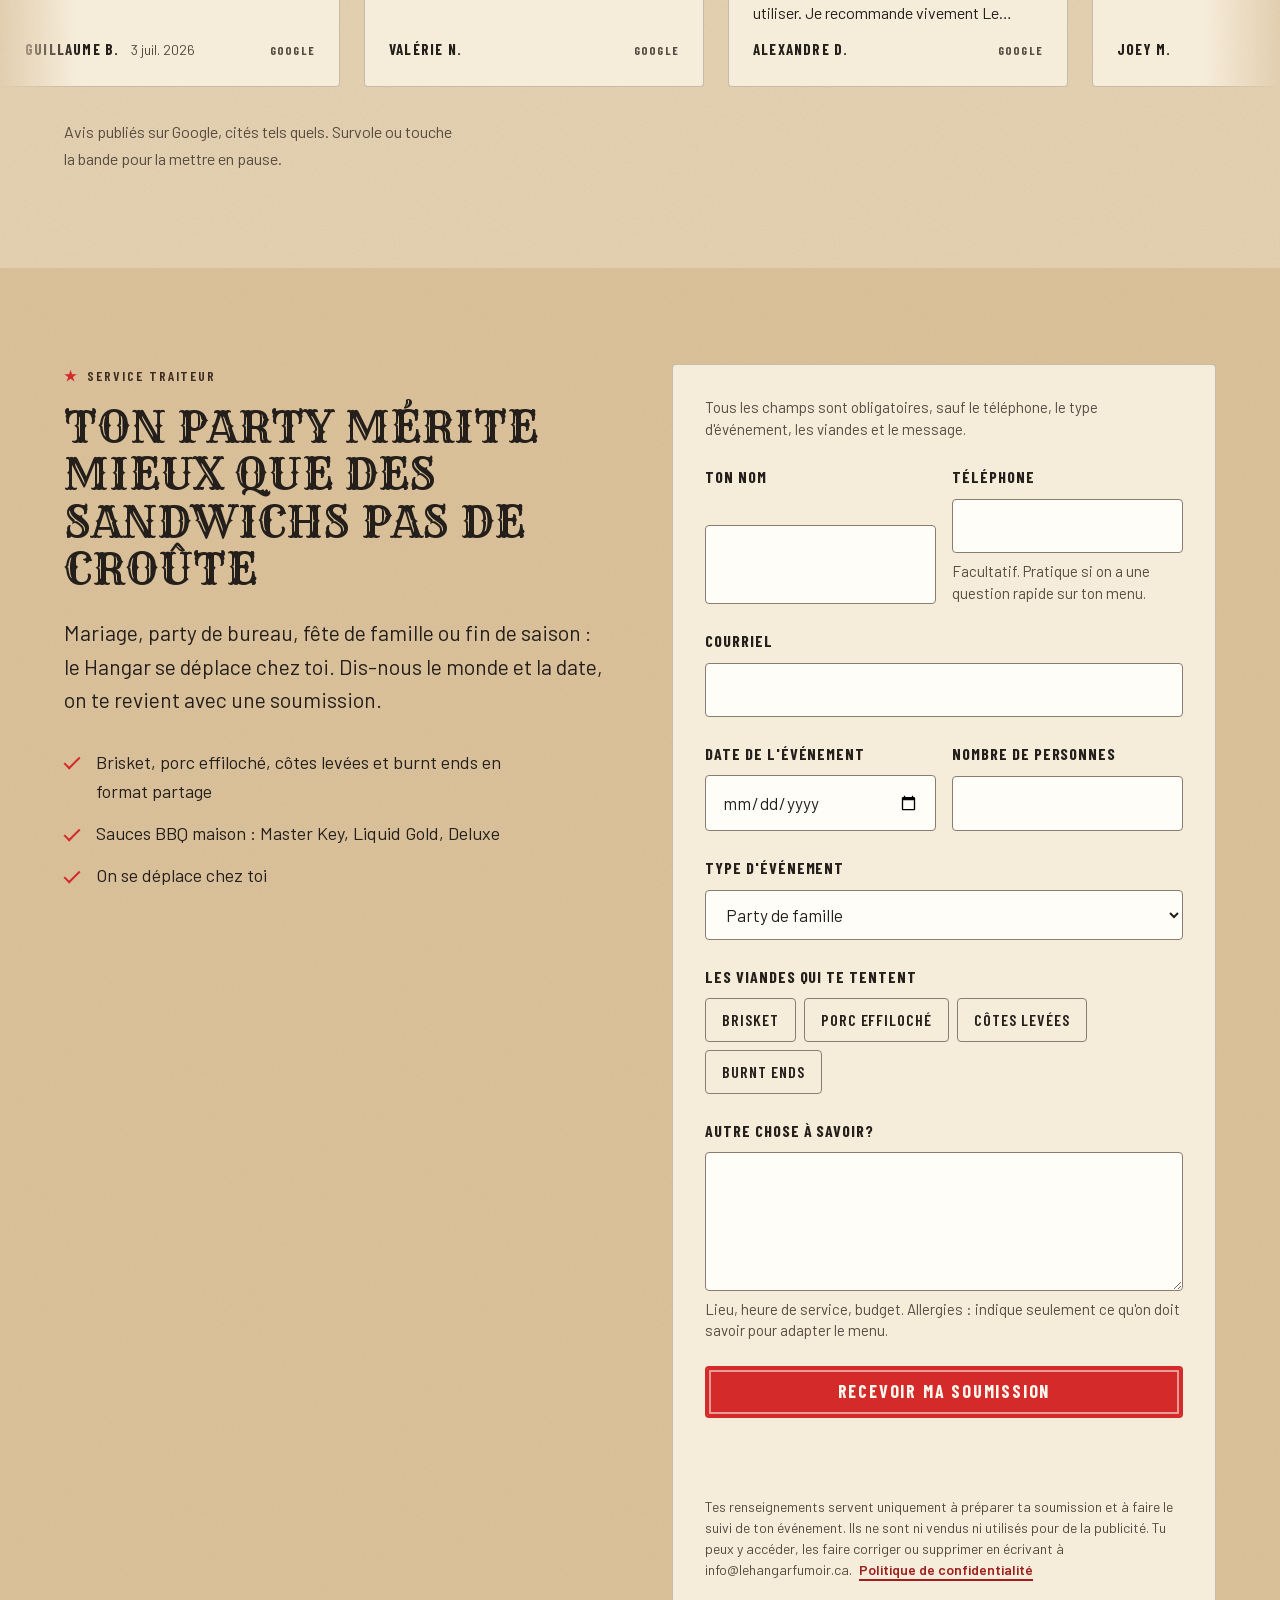
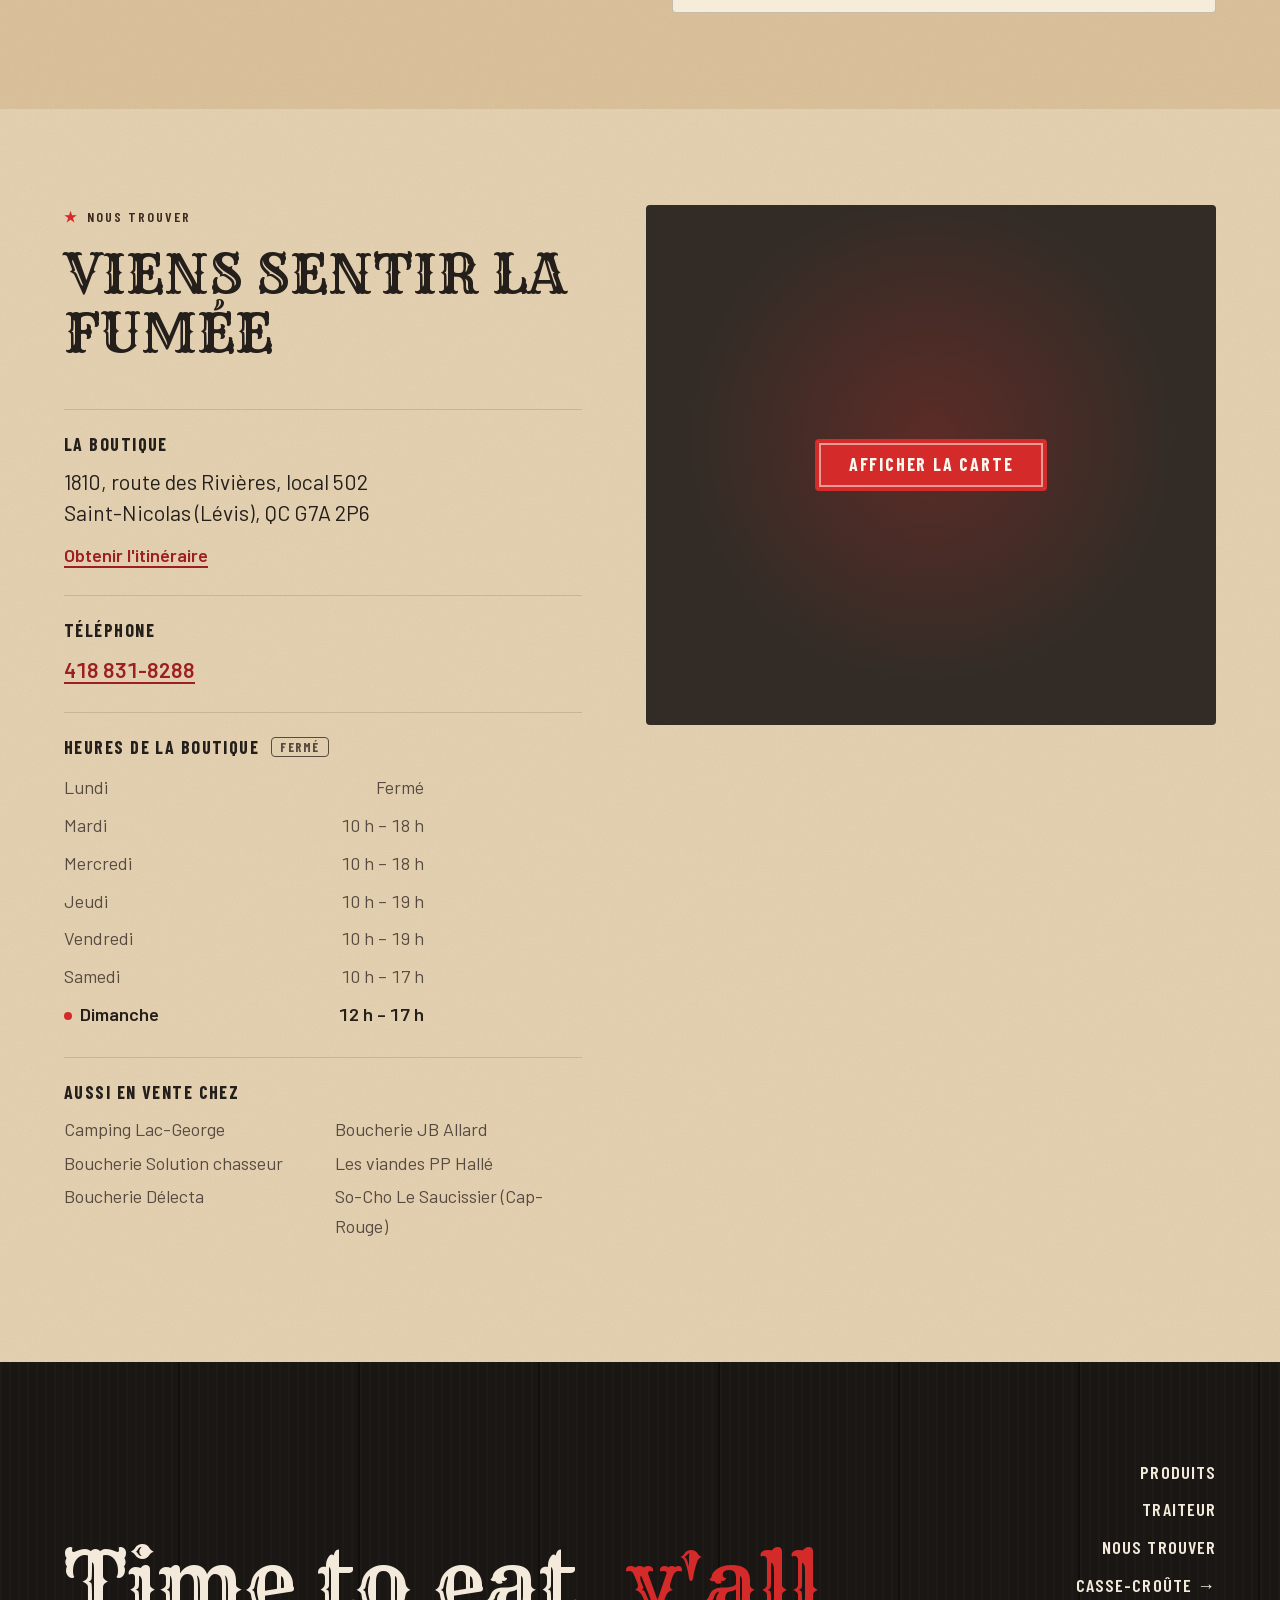
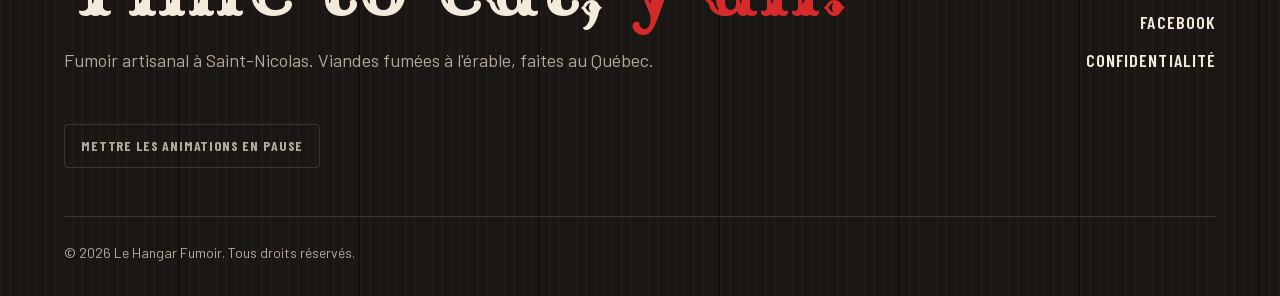
==== commit 203a2d71: "Casse-croûte : logo officiel (flamme) et thème rouge du logo - Logo complet « CASSE-CROUTE HANGAR » " ====
--- a/index.html
+++ b/index.html
@@ -152,7 +152,7 @@
           </div>
           <div class="steps15__path" data-count="15"></div>
           <div class="steps15__end steps15__end--cc">
-            <img src="assets/img/logo-cc-v3.svg" alt="" width="40" height="40">
+            <img src="assets/img/flamme-cc.svg" alt="" width="40" height="40">
             <span>Casse-croûte</span>
           </div>
         </div>
--- a/assets/css/style.css
+++ b/assets/css/style.css
@@ -477,7 +477,7 @@
 .steps15 { display: flex; align-items: center; gap: var(--s4); }
 .steps15__end { flex: none; display: flex; flex-direction: column; align-items: center; gap: var(--s2); font-family: var(--f-label); font-weight: 700; font-size: .875rem; letter-spacing: .12em; text-transform: uppercase; color: var(--gris-clair); }
 .steps15__end img { width: 48px; height: 48px; }
-.steps15__end--cc { color: #F2B630; }
+.steps15__end--cc { color: #FF6B6F; }
 .steps15__path { flex: 1; display: flex; justify-content: space-between; align-items: center; height: 64px; min-width: 0; }
 .foot { width: clamp(9px, 2.2vw, 18px); height: auto; fill: var(--os); opacity: .12; transform: translateY(-10px) rotate(78deg); }
 .foot--r { transform: translateY(10px) rotate(102deg); }
@@ -488,7 +488,7 @@
   40%  { opacity: .75; fill: var(--os); }
   85%, 100% { opacity: .12; fill: var(--os); }
 }
-.nav a.nav__sister { color: #F2B630; opacity: 1; }
+.nav a.nav__sister { color: #FF6B6F; opacity: 1; }
 @media (max-width: 560px) {
   .steps15 { gap: var(--s2); }
   .steps15__end img { width: 36px; height: 36px; }
